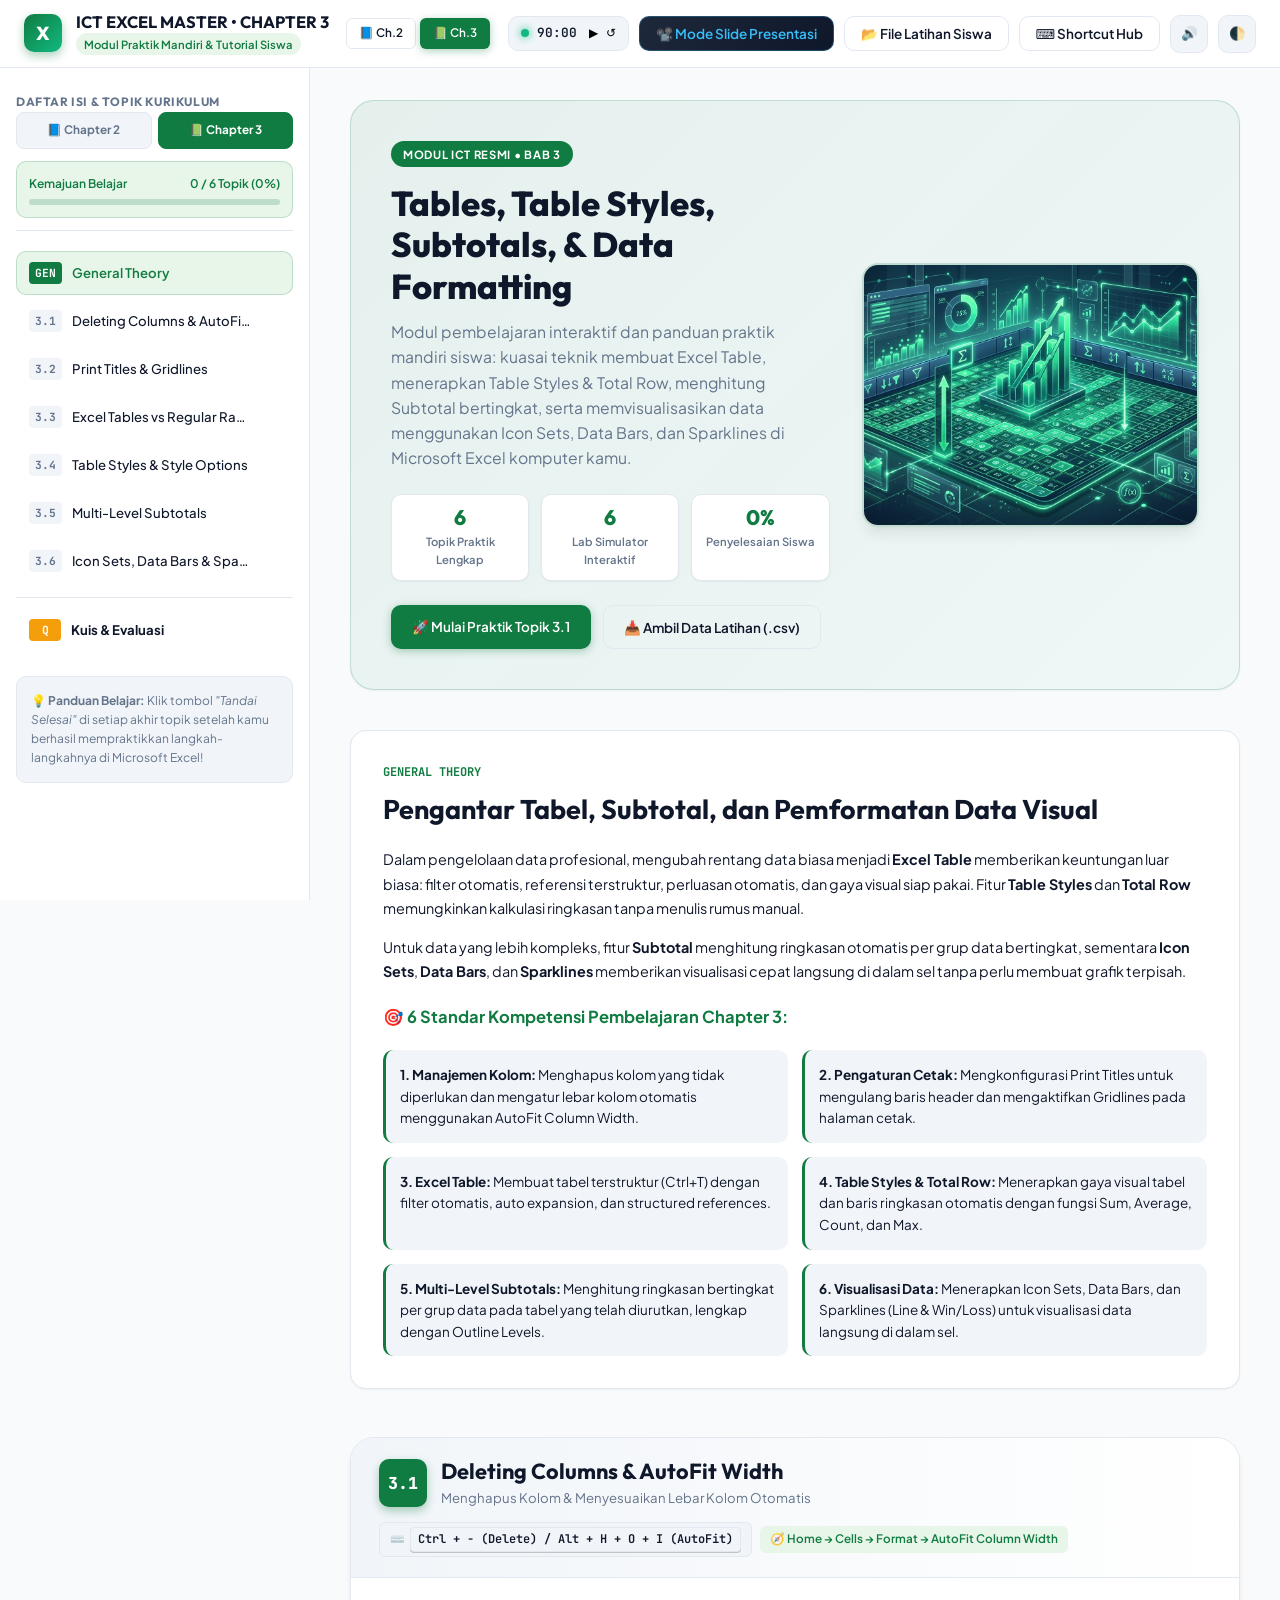
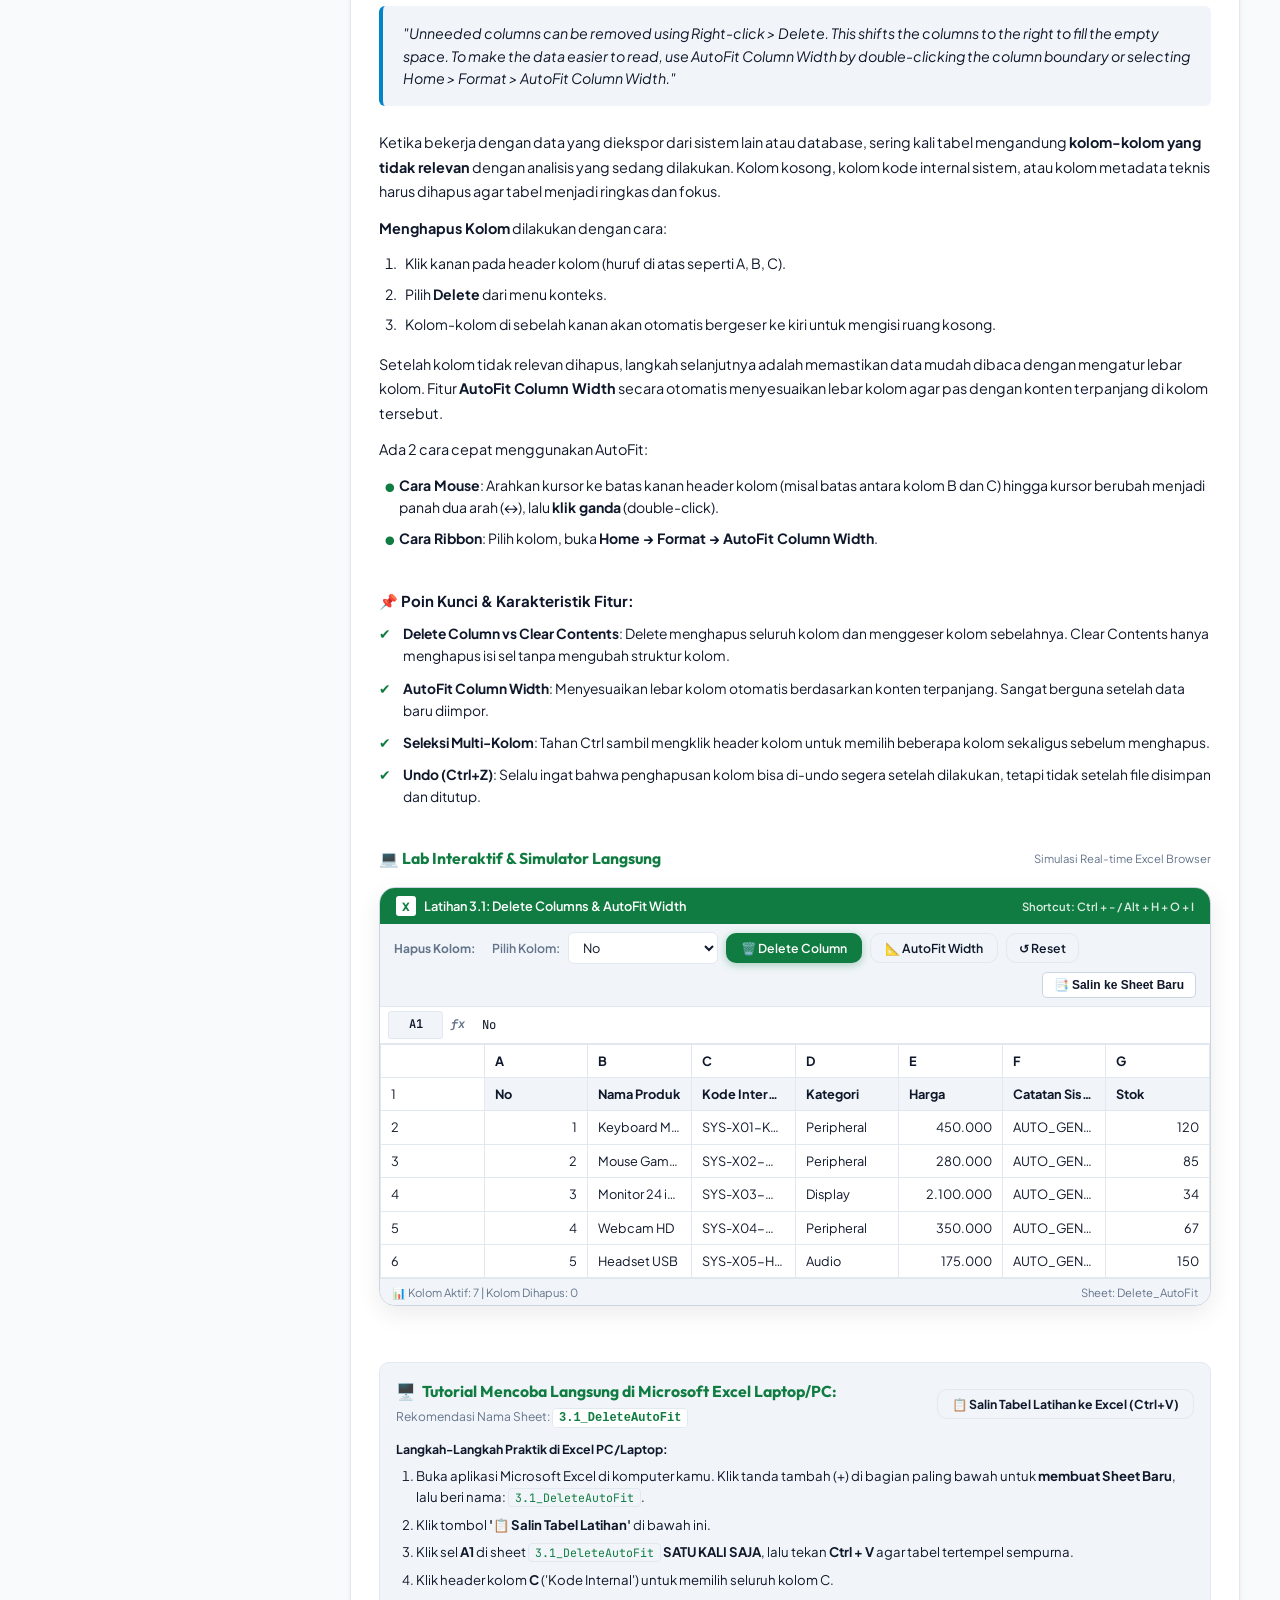
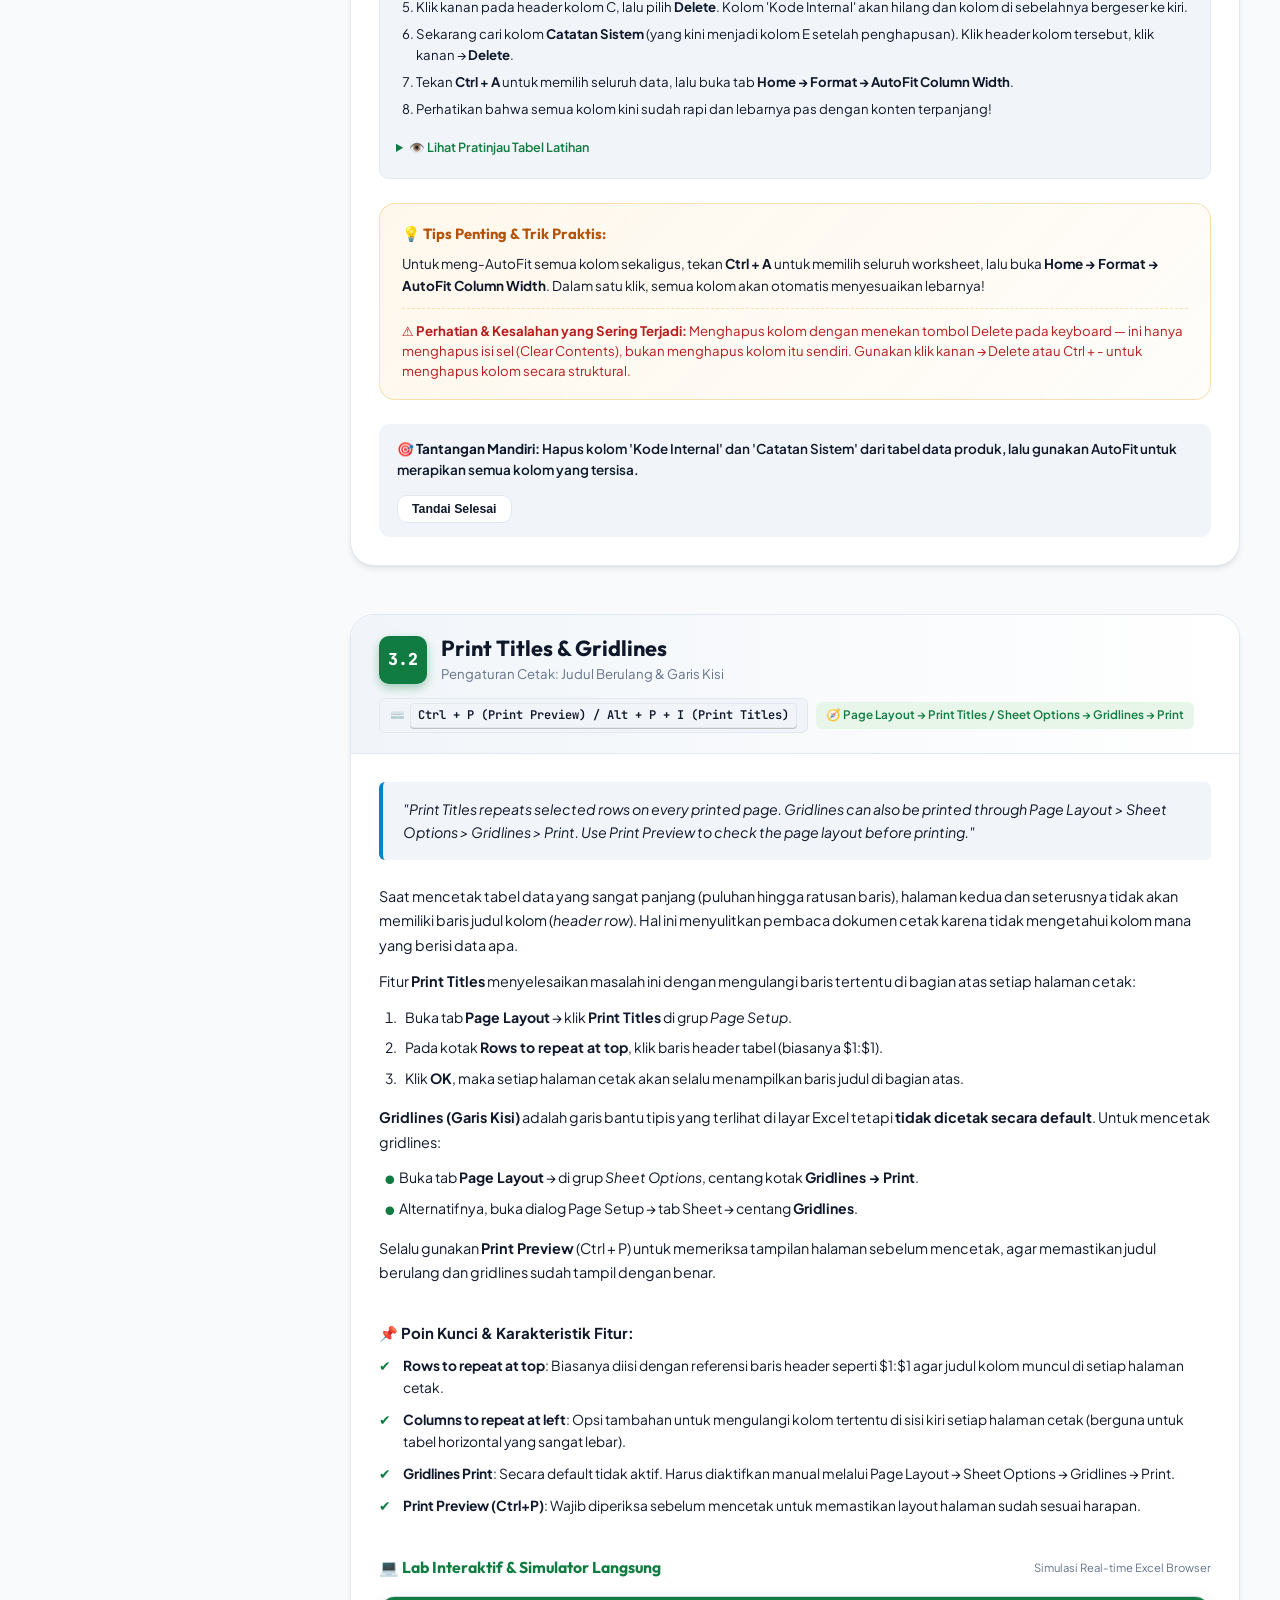
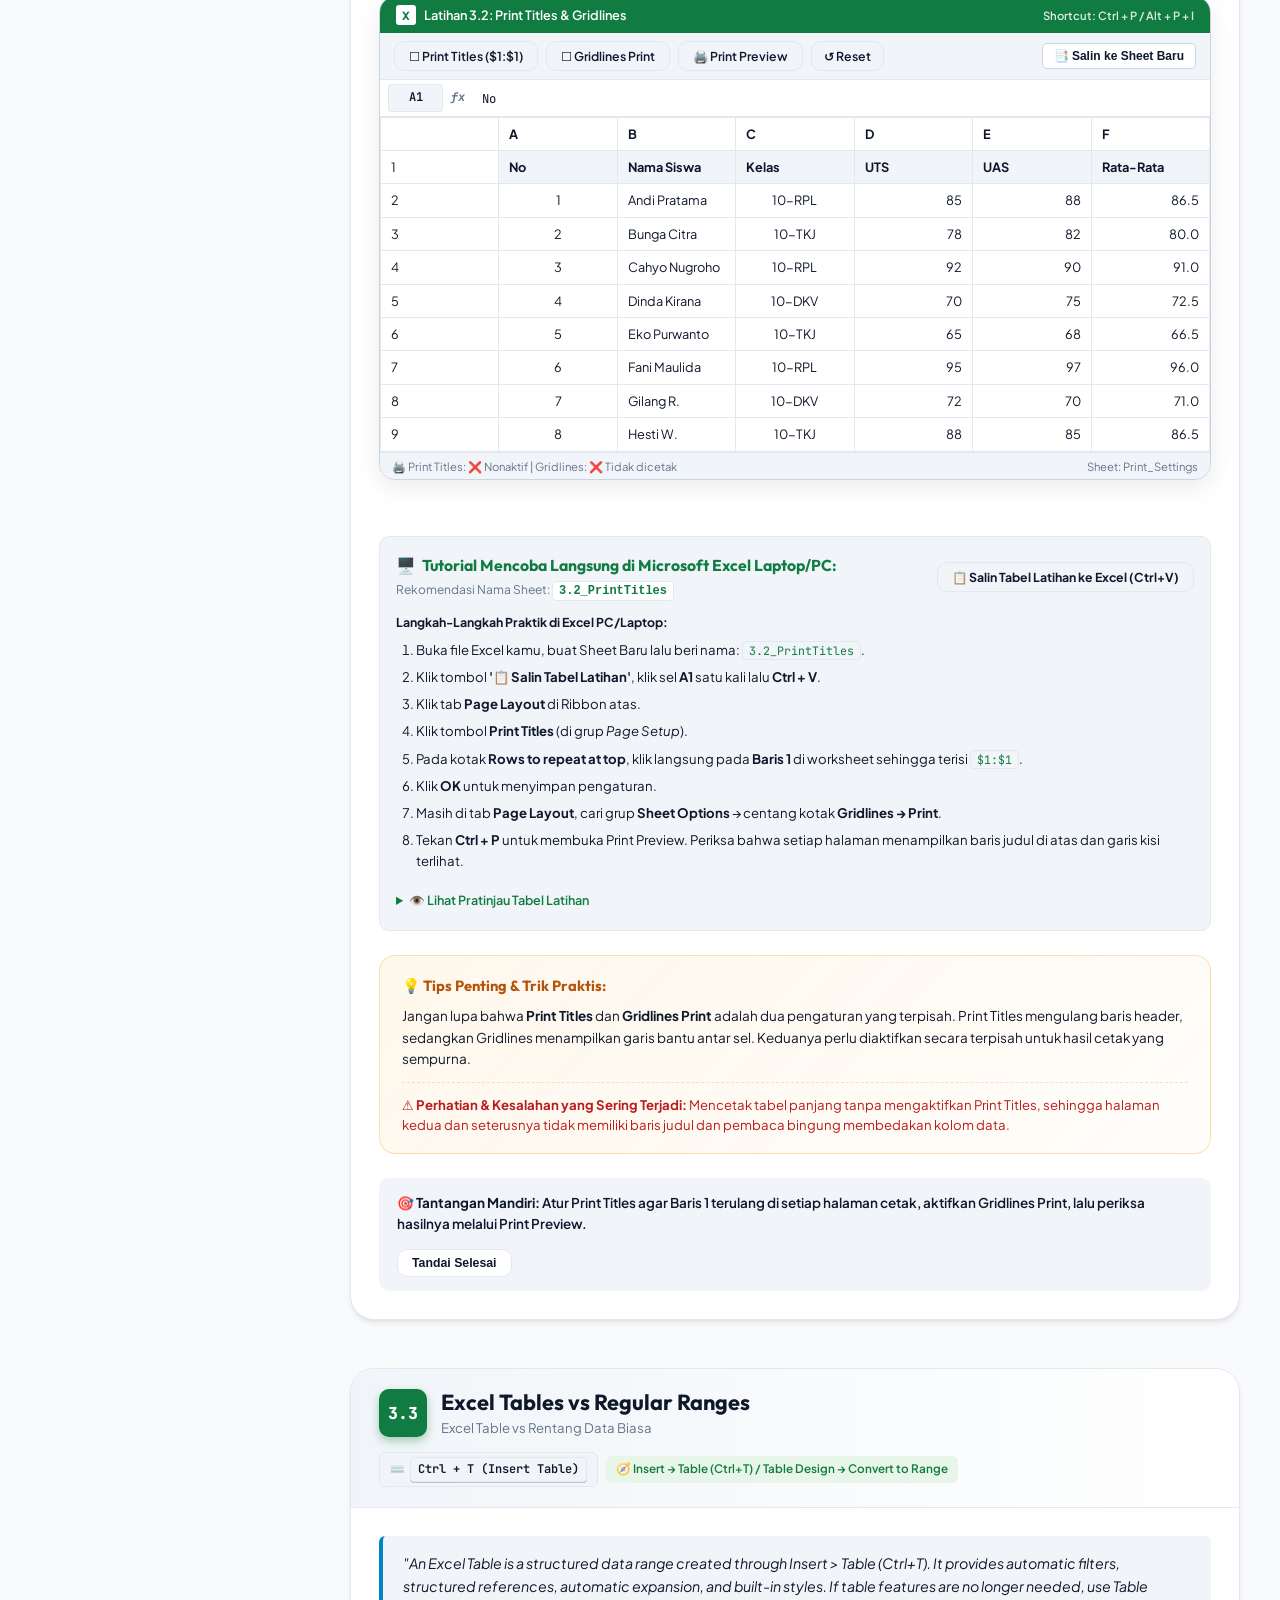
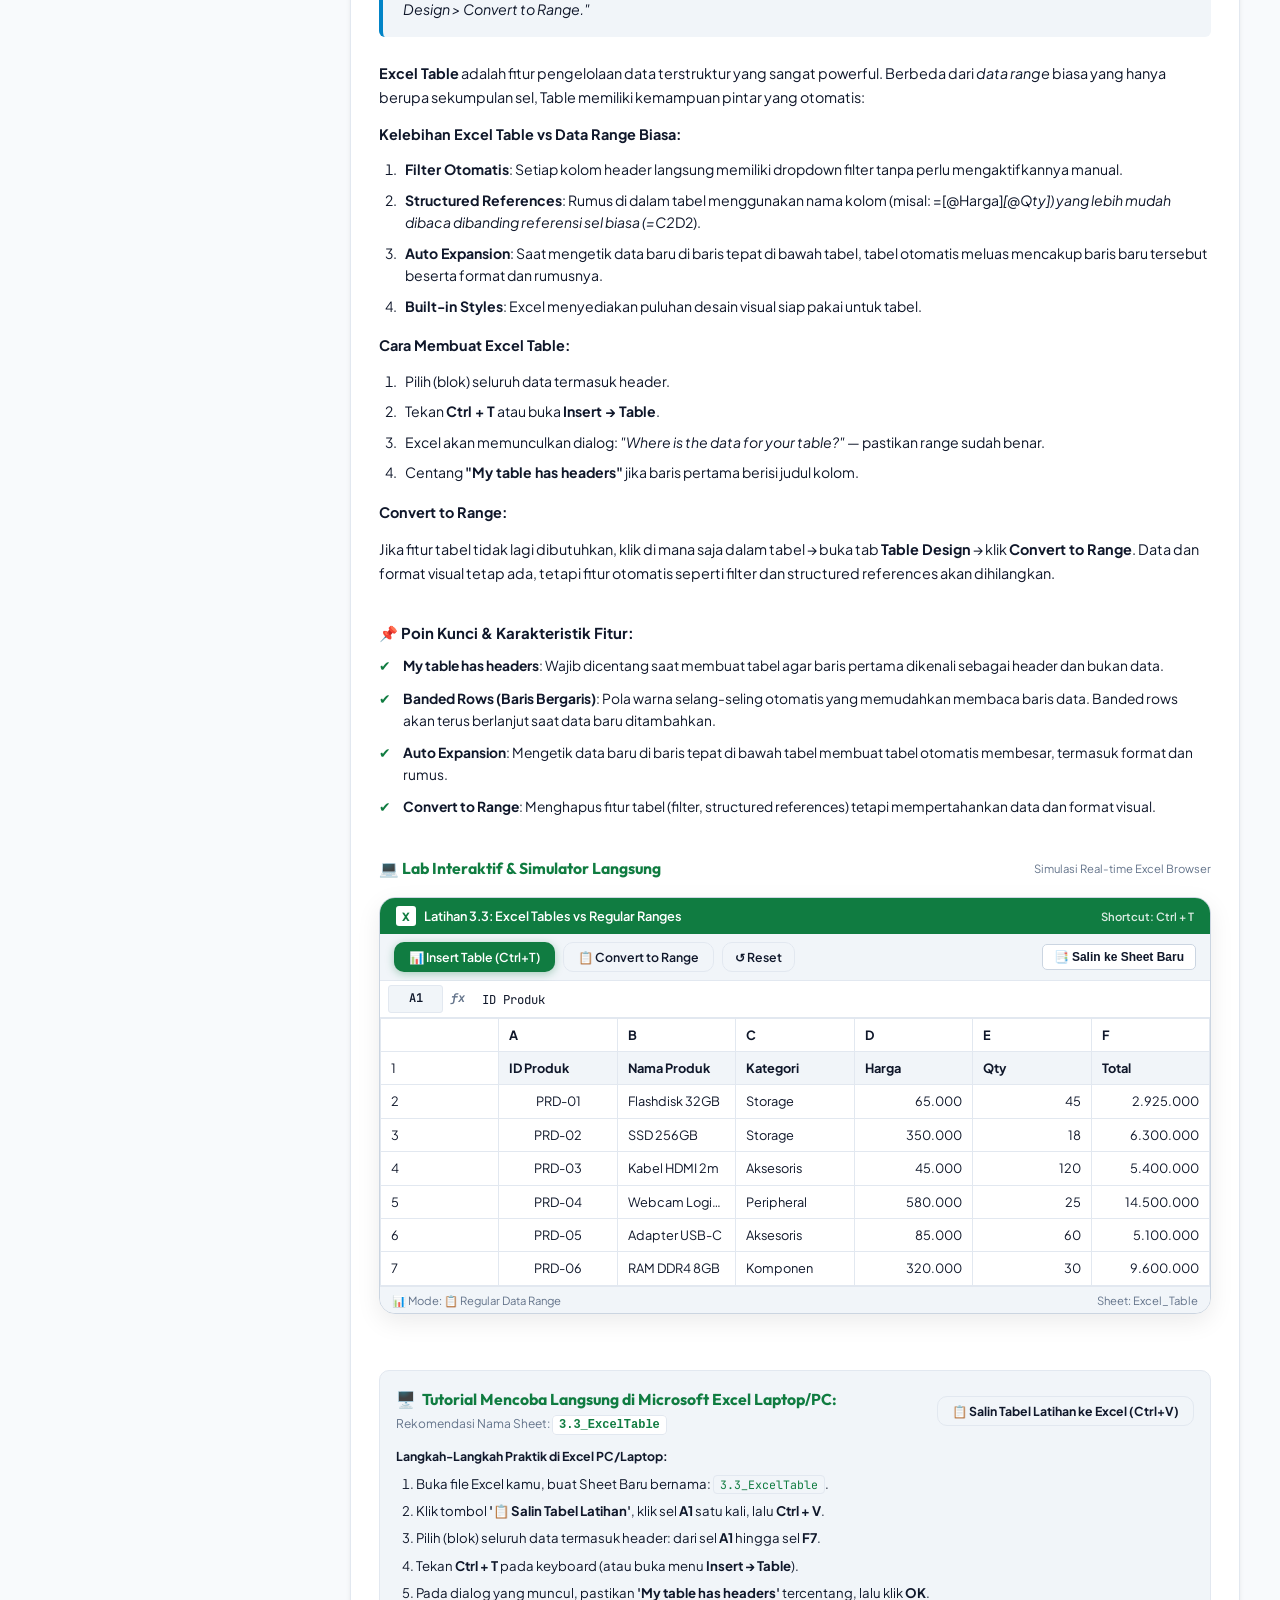
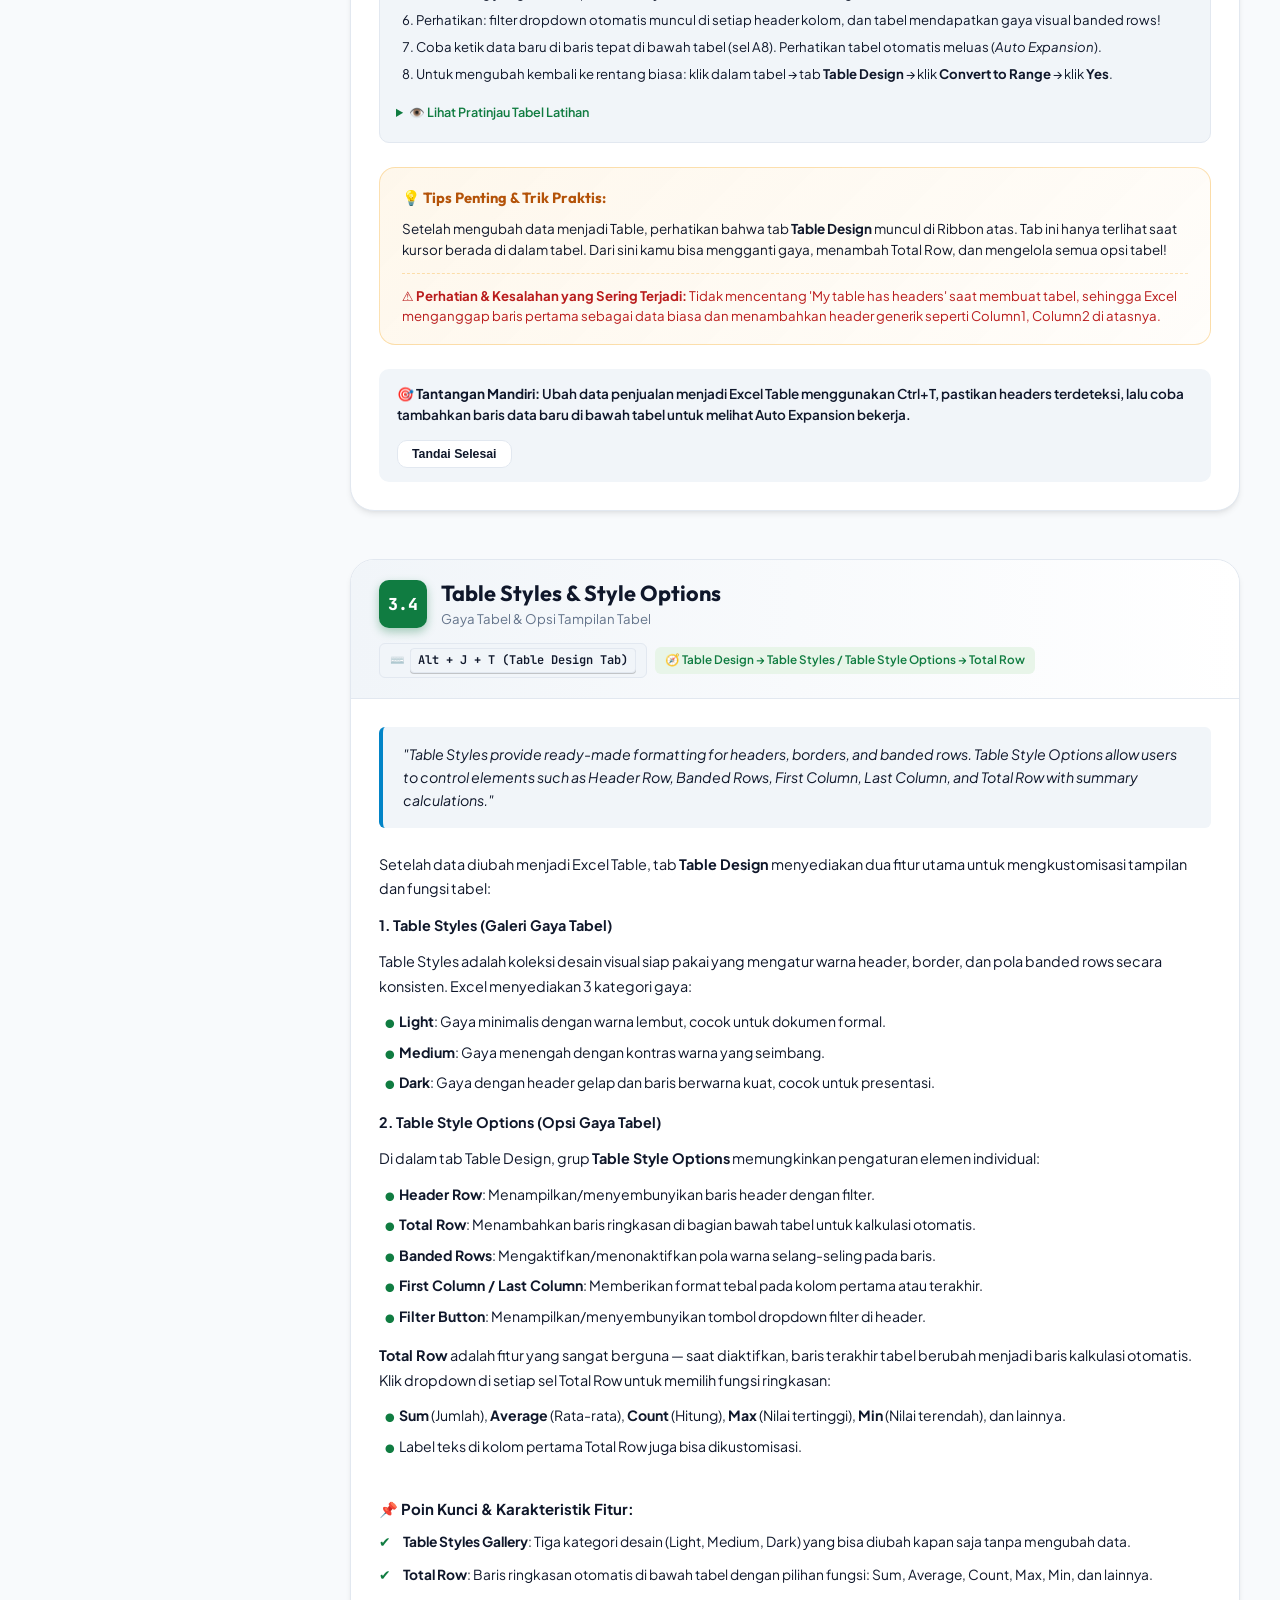
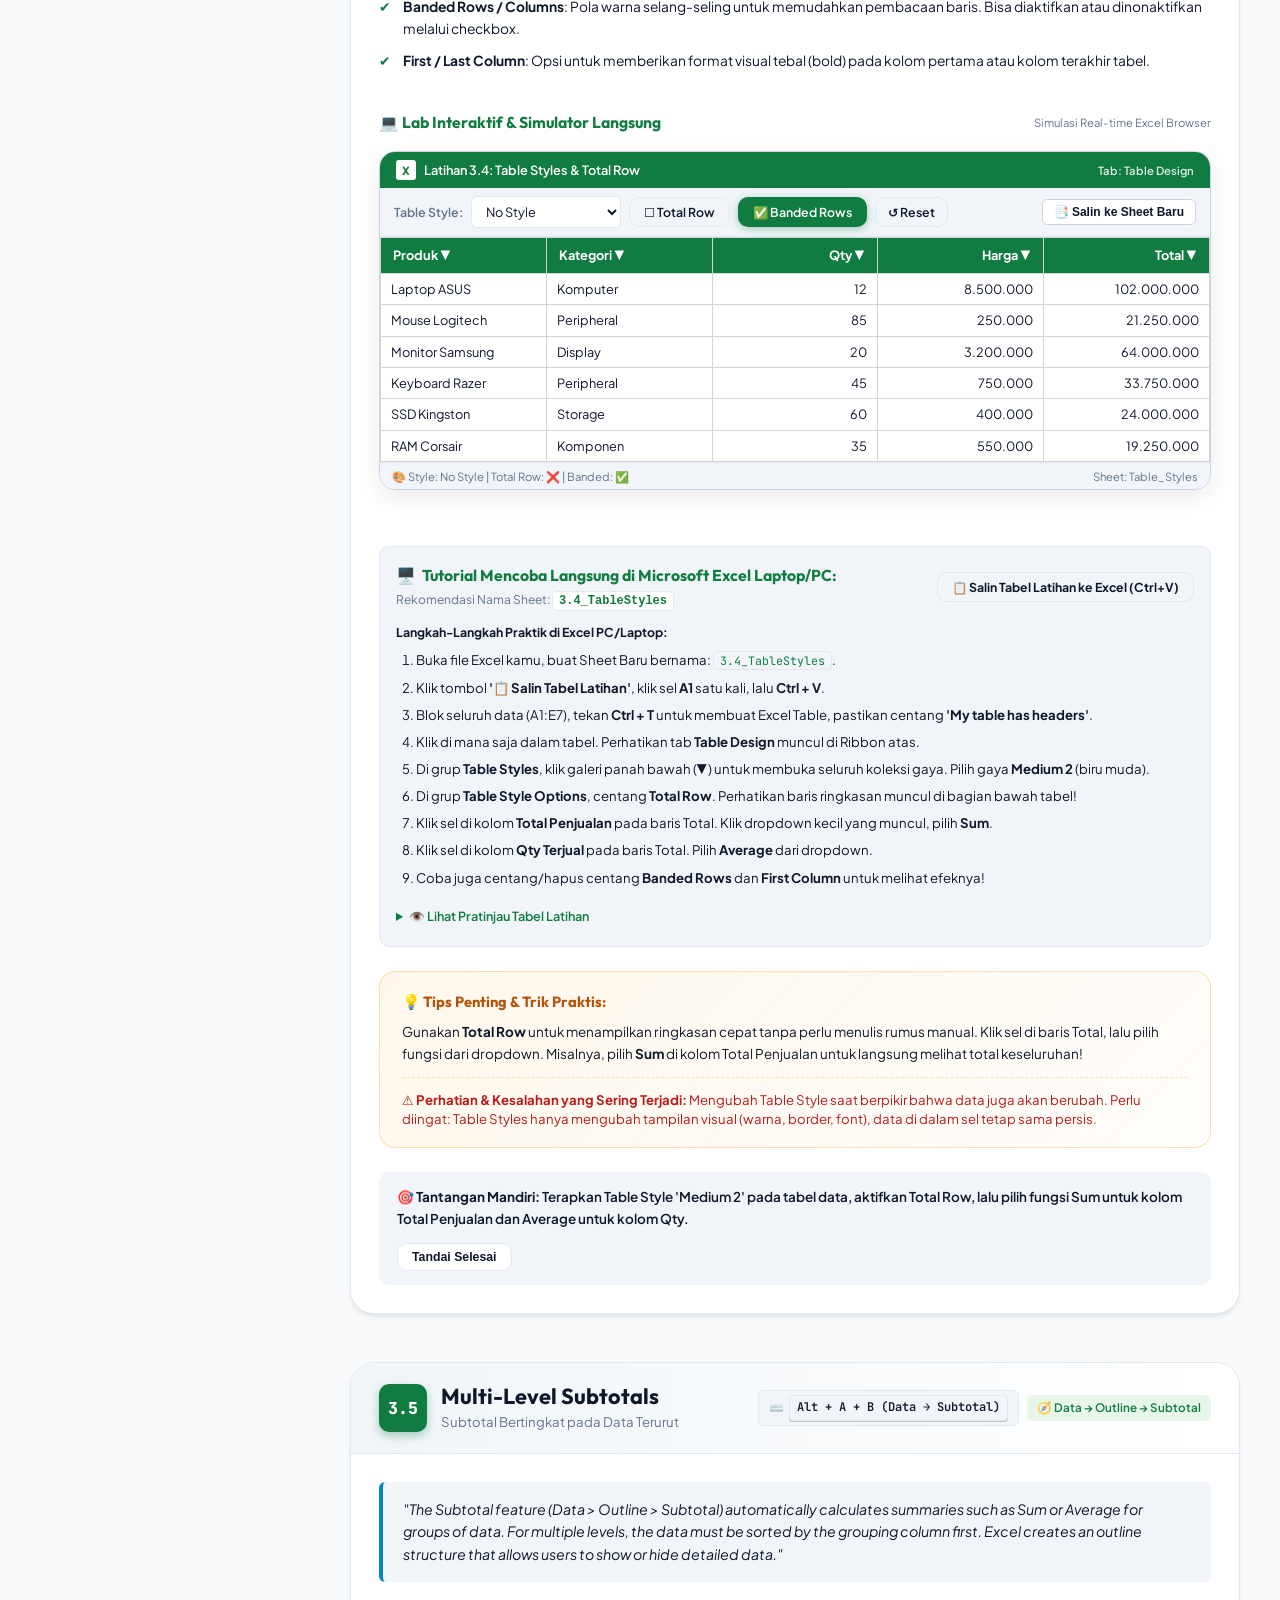
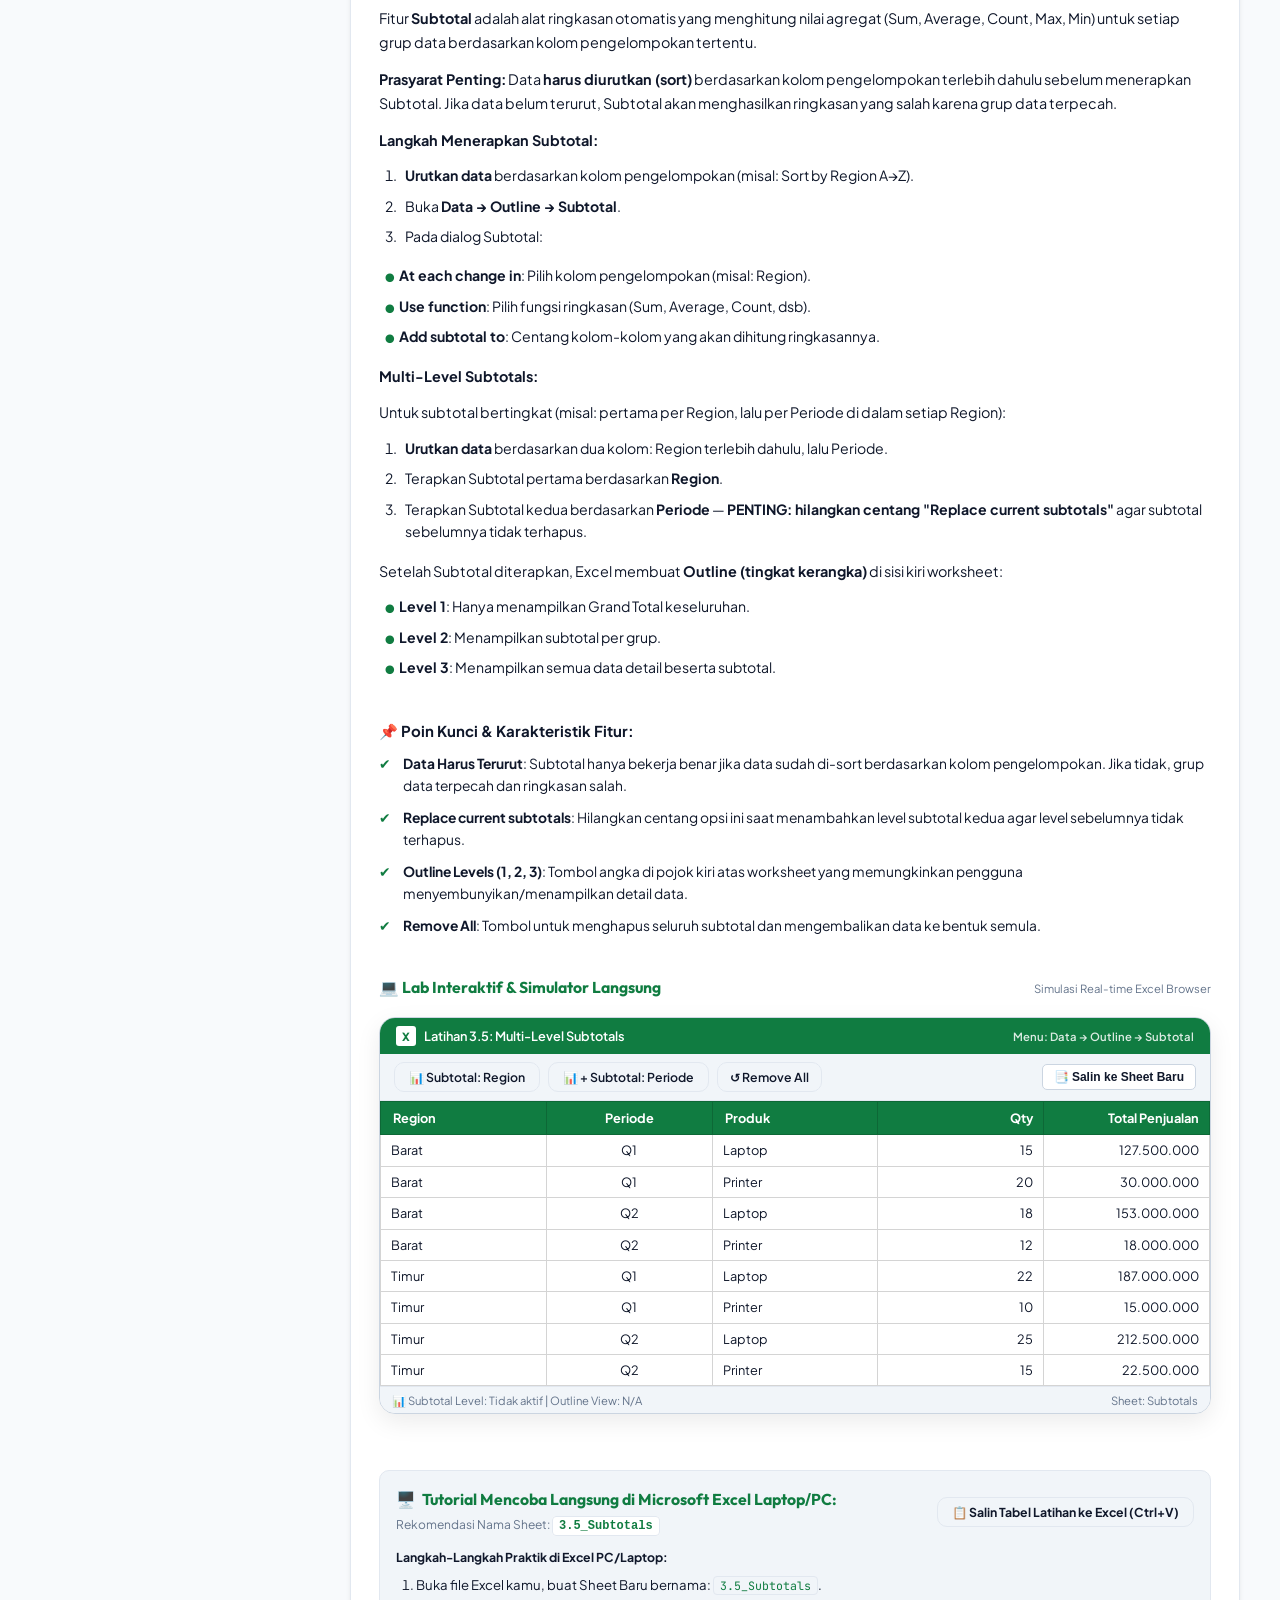
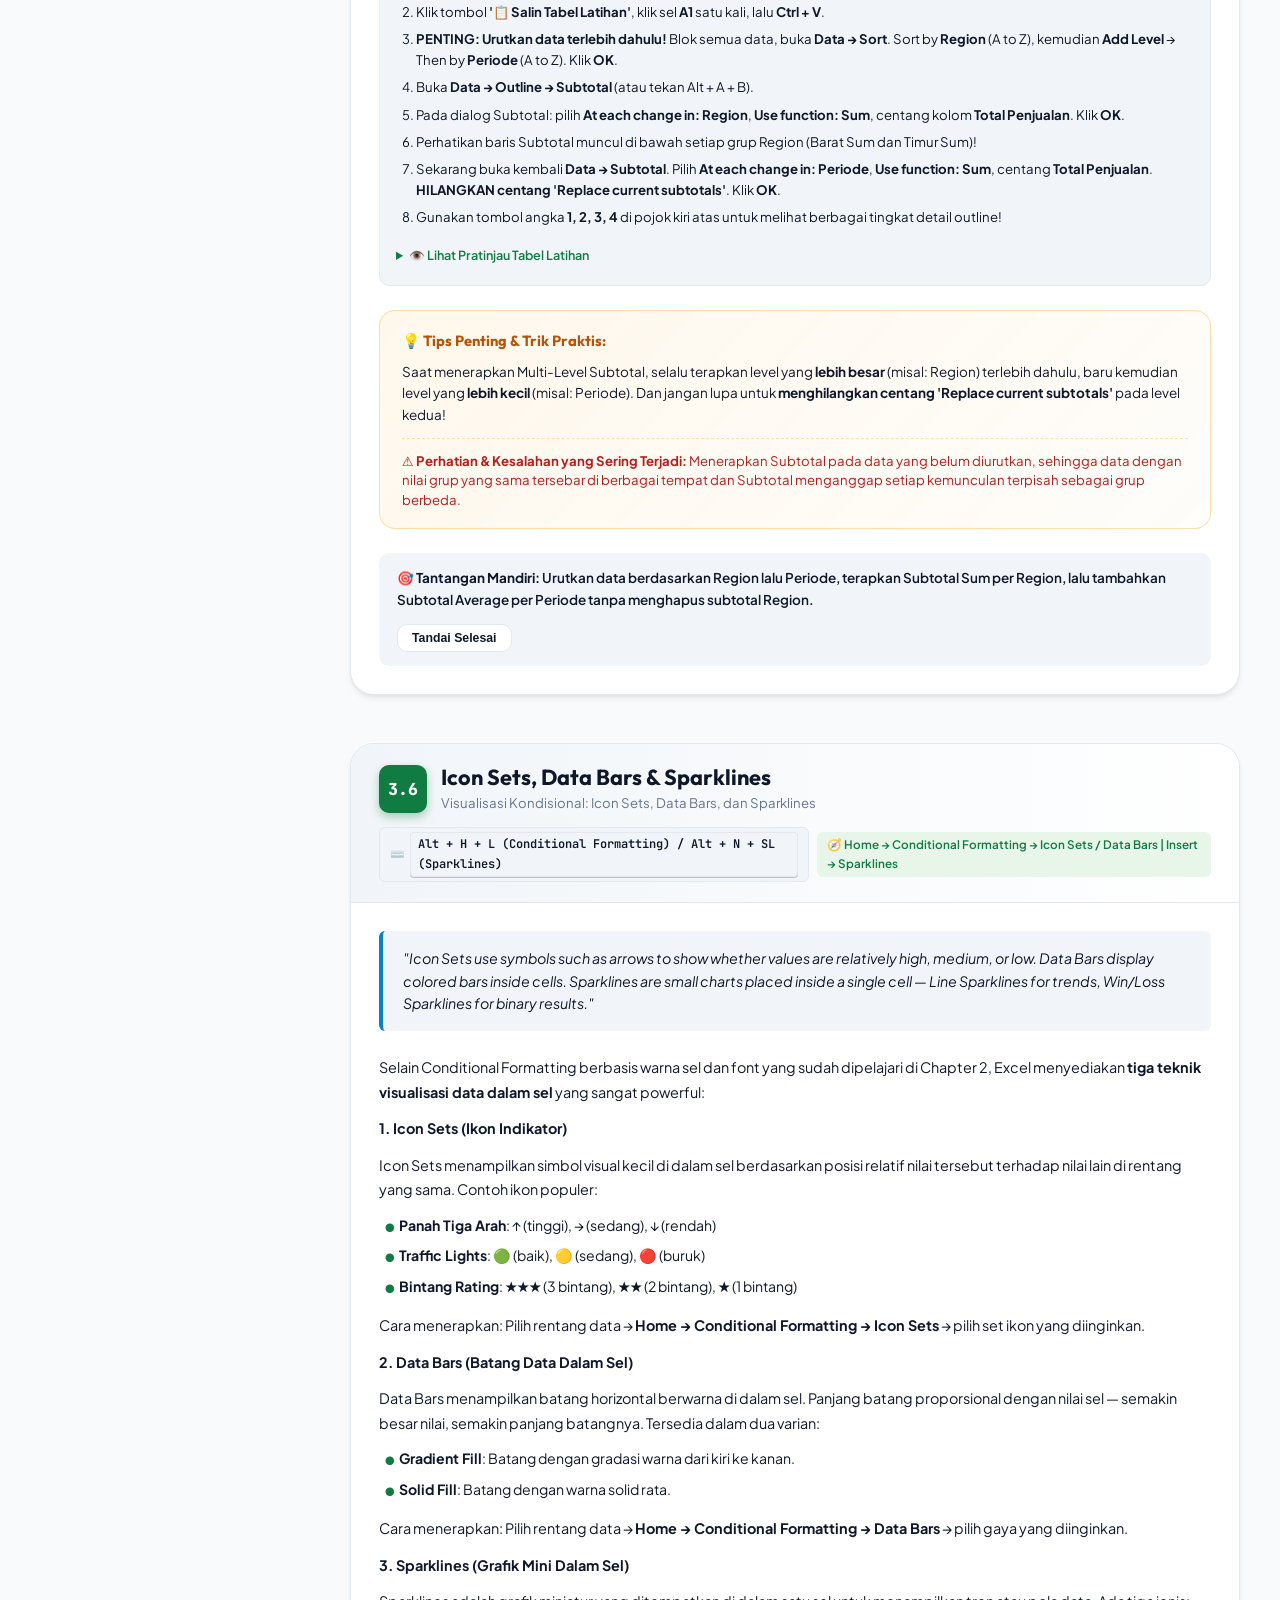
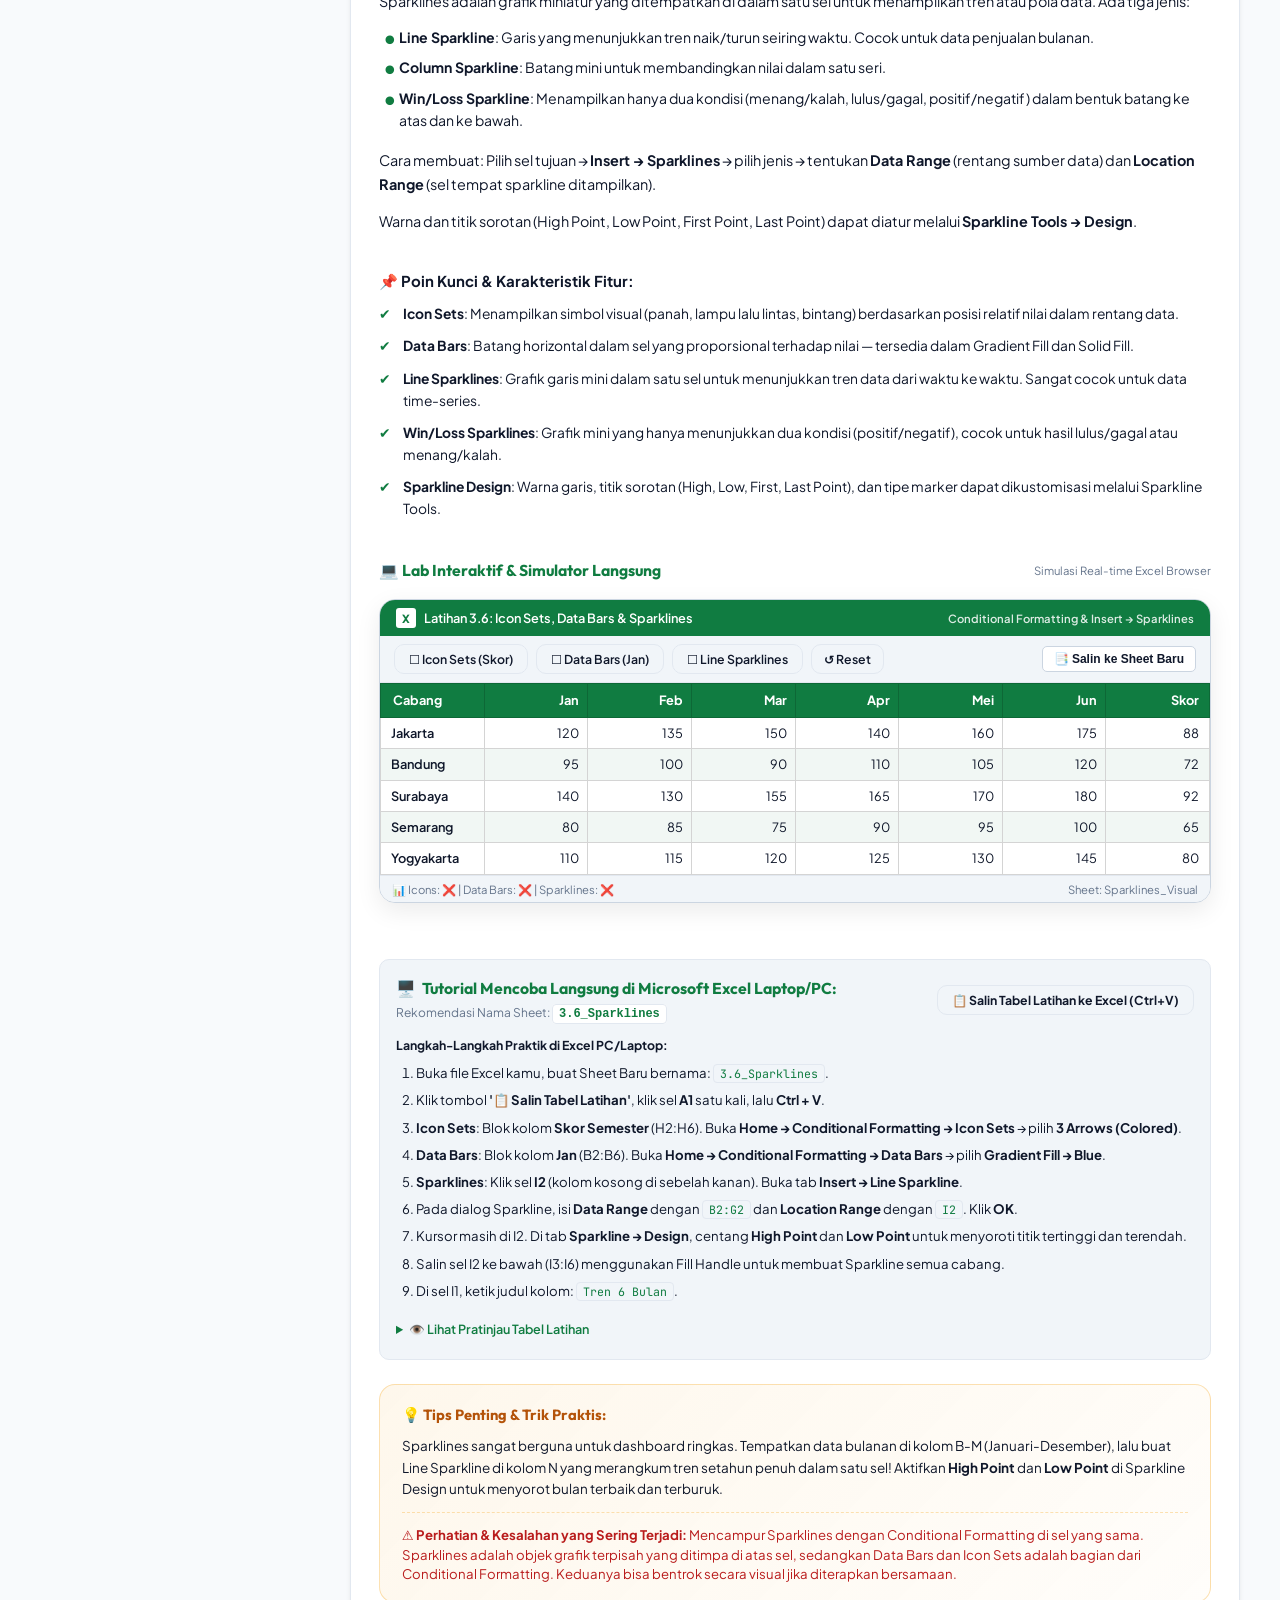
==== chapter3.html @ c806e27d "feat: add Chapter 3 curriculum module and teacher presentation mode suite" ====
<!DOCTYPE html>
<html lang="id">
<head>
  <meta charset="UTF-8">
  <meta name="viewport" content="width=device-width, initial-scale=1.0">
  <title>Modul ICT Excel: Chapter 3 - Tables, Table Styles, Subtotals, & Data Formatting</title>
  <meta name="description" content="Platform tutorial interaktif dan modul praktik mandiri siswa untuk Microsoft Excel Chapter 3: Tables, Table Styles, Subtotals, Icon Sets, Data Bars, dan Sparklines.">
  <meta name="keywords" content="Tutorial Excel, ICT Excel, Belajar Excel, Excel Table, Table Styles, Total Row, Subtotals, Icon Sets, Data Bars, Sparklines, AutoFit, Print Titles">

  <!-- Stylesheets -->
  <link rel="stylesheet" href="css/style.css?v=3.1">
  <link rel="stylesheet" href="css/excel-components.css?v=3.1">
</head>
<body>

  <!-- ================= TOPBAR ================= -->
  <header class="topbar">
    <div class="brand-section">
      <button class="btn-icon" id="btn-mobile-menu" aria-label="Menu">☰</button>
      <div class="brand-logo-icon">X</div>
      <div class="brand-info">
        <h1>ICT EXCEL MASTER • CHAPTER 3</h1>
        <span class="brand-badge">Modul Praktik Mandiri & Tutorial Siswa</span>
      </div>
    </div>

    <!-- Topbar Actions -->
    <div class="topbar-actions">
      <!-- Chapter Navigation -->
      <div class="chapter-nav-pills" style="display:flex; gap:4px; align-items:center; margin-right:8px;">
        <a href="index.html" class="btn btn-outline" style="padding:5px 12px; font-size:0.78rem; border-radius:6px; text-decoration:none;">
          📘 Ch.2
        </a>
        <span class="btn btn-primary" style="padding:5px 12px; font-size:0.78rem; border-radius:6px; cursor:default;">
          📗 Ch.3
        </span>
      </div>

      <!-- Classroom Timer -->
      <div class="class-timer-badge" title="Pacing Timer Praktik Mandiri">
        <span class="timer-dot"></span>
        <span id="timer-countdown">90:00</span>
        <button id="btn-timer-toggle" style="background:none; border:none; cursor:pointer; font-size:0.8rem; margin-left:4px;" title="Mulai / Jeda Timer">▶</button>
        <button id="btn-timer-reset" style="background:none; border:none; cursor:pointer; font-size:0.8rem;" title="Reset Timer (90 Menit)">↺</button>
      </div>

      <!-- Slideshow Presentation Mode Button -->
      <button class="btn btn-presenter" id="btn-open-presentation" title="Buka Mode Slide Pembelajaran Layar Penuh">
        📽️ Mode Slide Presentasi
      </button>

      <!-- Practice Datasets Button -->
      <button class="btn btn-outline" id="btn-open-datasets" title="Unduh File CSV / Contoh Data Latihan">
        📂 File Latihan Siswa
      </button>

      <!-- Shortcuts Cheat Sheet Button -->
      <button class="btn btn-outline" id="btn-open-shortcuts" title="Daftar Pintasan Keyboard Excel">
        ⌨️ Shortcut Hub
      </button>

      <!-- Sound Toggle -->
      <button class="btn-icon" id="btn-toggle-sound" title="Suara Aktif">🔊</button>

      <!-- Theme Mode Toggle -->
      <button class="btn-icon" id="btn-toggle-theme" title="Ubah Mode Gelap / Terang">🌓</button>
    </div>
  </header>

  <!-- ================= APP LAYOUT ================= -->
  <div class="app-layout">

    <!-- ================= SIDEBAR ================= -->
    <aside class="sidebar" id="app-sidebar">
      <div class="sidebar-header">
        <span class="sidebar-title">Daftar Isi & Topik Kurikulum</span>

        <!-- Chapter Switcher in Sidebar -->
        <div style="display:flex; gap:6px; margin-bottom:12px;">
          <a href="index.html" style="flex:1; text-decoration:none; padding:8px 10px; border-radius:8px; text-align:center; font-size:0.78rem; font-weight:700; background:var(--bg-subtle); color:var(--text-muted); border:1px solid var(--border-color); transition:all 0.2s;">
            📘 Chapter 2
          </a>
          <span style="flex:1; padding:8px 10px; border-radius:8px; text-align:center; font-size:0.78rem; font-weight:700; background:var(--excel-green); color:white; border:1px solid var(--excel-green);">
            📗 Chapter 3
          </span>
        </div>

        <div class="progress-card">
          <div class="progress-header">
            <span>Kemajuan Belajar</span>
            <span id="progress-text">0 / 6 Topik (0%)</span>
          </div>
          <div class="progress-bar-bg">
            <div class="progress-bar-fill" id="progress-bar-fill"></div>
          </div>
        </div>
      </div>

      <!-- Navigation Menu -->
      <ul class="nav-menu" id="sidebar-nav-list">
        <!-- Rendered by js/app-ch3.js -->
      </ul>

      <div style="margin-top:24px; padding:14px; background:var(--bg-subtle); border-radius:var(--radius-md); font-size:0.8rem; color:var(--text-muted); border:1px solid var(--border-color);">
        💡 <strong>Panduan Belajar:</strong> Klik tombol <em>"Tandai Selesai"</em> di setiap akhir topik setelah kamu berhasil mempraktikkan langkah-langkahnya di Microsoft Excel!
      </div>
    </aside>

    <!-- ================= MAIN CONTENT ================= -->
    <main class="main-content">

      <!-- ================= HERO SECTION ================= -->
      <section class="hero-card" id="overview">
        <div>
          <span class="hero-tag">Modul ICT Resmi • Bab 3</span>
          <h1 class="hero-title">
            Tables, Table Styles, Subtotals, & Data Formatting
          </h1>
          <p class="hero-subtitle">
            Modul pembelajaran interaktif dan panduan praktik mandiri siswa: kuasai teknik membuat Excel Table, menerapkan Table Styles & Total Row, menghitung Subtotal bertingkat, serta memvisualisasikan data menggunakan Icon Sets, Data Bars, dan Sparklines di Microsoft Excel komputer kamu.
          </p>

          <div class="hero-meta-grid">
            <div class="hero-stat-pill">
              <div class="hero-stat-num">6</div>
              <div class="hero-stat-label">Topik Praktik Lengkap</div>
            </div>
            <div class="hero-stat-pill">
              <div class="hero-stat-num">6</div>
              <div class="hero-stat-label">Lab Simulator Interaktif</div>
            </div>
            <div class="hero-stat-pill">
              <div class="hero-stat-num" id="hero-stat-progress">0%</div>
              <div class="hero-stat-label">Penyelesaian Siswa</div>
            </div>
          </div>

          <div style="display:flex; gap:12px; flex-wrap:wrap;">
            <a href="#topic-3-1" class="btn btn-primary" style="padding:10px 20px;">
              🚀 Mulai Praktik Topik 3.1
            </a>
            <button class="btn btn-outline" onclick="App.openModal('datasets-modal')" style="padding:10px 20px;">
              📥 Ambil Data Latihan (.csv)
            </button>
          </div>
        </div>

        <div class="hero-banner-frame">
          <img src="assets/hero-banner.jpg" alt="Excel Data Analytics Dashboard Illustration" class="hero-banner-img">
        </div>
      </section>

      <!-- ================= GENERAL THEORY ================= -->
      <section class="general-theory-card">
        <span class="section-eyebrow">General Theory</span>
        <h2 class="section-heading">Pengantar Tabel, Subtotal, dan Pemformatan Data Visual</h2>
        <p style="font-size:0.96rem; line-height:1.7; color:var(--text-main); margin-bottom:14px;">
          Dalam pengelolaan data profesional, mengubah rentang data biasa menjadi <strong>Excel Table</strong> memberikan keuntungan luar biasa: filter otomatis, referensi terstruktur, perluasan otomatis, dan gaya visual siap pakai. Fitur <strong>Table Styles</strong> dan <strong>Total Row</strong> memungkinkan kalkulasi ringkasan tanpa menulis rumus manual.
        </p>
        <p style="font-size:0.96rem; line-height:1.7; color:var(--text-main); margin-bottom:20px;">
          Untuk data yang lebih kompleks, fitur <strong>Subtotal</strong> menghitung ringkasan otomatis per grup data bertingkat, sementara <strong>Icon Sets</strong>, <strong>Data Bars</strong>, dan <strong>Sparklines</strong> memberikan visualisasi cepat langsung di dalam sel tanpa perlu membuat grafik terpisah.
        </p>

        <h3 style="font-size:1.1rem; font-weight:700; color:var(--excel-green); margin-bottom:12px;">
          🎯 6 Standar Kompetensi Pembelajaran Chapter 3:
        </h3>
        <div class="competencies-grid">
          <div class="competency-item">
            <span><strong>1. Manajemen Kolom:</strong> Menghapus kolom yang tidak diperlukan dan mengatur lebar kolom otomatis menggunakan AutoFit Column Width.</span>
          </div>
          <div class="competency-item">
            <span><strong>2. Pengaturan Cetak:</strong> Mengkonfigurasi Print Titles untuk mengulang baris header dan mengaktifkan Gridlines pada halaman cetak.</span>
          </div>
          <div class="competency-item">
            <span><strong>3. Excel Table:</strong> Membuat tabel terstruktur (Ctrl+T) dengan filter otomatis, auto expansion, dan structured references.</span>
          </div>
          <div class="competency-item">
            <span><strong>4. Table Styles & Total Row:</strong> Menerapkan gaya visual tabel dan baris ringkasan otomatis dengan fungsi Sum, Average, Count, dan Max.</span>
          </div>
          <div class="competency-item">
            <span><strong>5. Multi-Level Subtotals:</strong> Menghitung ringkasan bertingkat per grup data pada tabel yang telah diurutkan, lengkap dengan Outline Levels.</span>
          </div>
          <div class="competency-item">
            <span><strong>6. Visualisasi Data:</strong> Menerapkan Icon Sets, Data Bars, dan Sparklines (Line & Win/Loss) untuk visualisasi data langsung di dalam sel.</span>
          </div>
        </div>
      </section>

      <!-- ================= 6 TOPICS CONTAINER ================= -->
      <section class="topic-container" id="topics-render-container">
        <!-- Injected dynamically by js/app-ch3.js:
             Topic 3.1 to Topic 3.6 with theory, labs, teacher pedagogy, and challenges -->
      </section>

      <!-- ================= QUIZ & EVALUATION SECTION ================= -->
      <section class="quiz-section" id="quiz-section">
        <div class="quiz-header">
          <span class="section-eyebrow">Evaluasi Formatif</span>
          <h2 class="section-heading" style="font-size:2.1rem;">Kuis Evaluasi Pemahaman Siswa</h2>
          <p style="color:var(--text-muted); font-size:1rem;">
            Uji pemahaman komprehensif Anda mengenai 6 topik Chapter 3. Setiap soal berbasis studi kasus nyata yang sering ditemui di dunia administrasi dan pengolahan data.
          </p>
        </div>

        <!-- Live Quiz Progress Bar -->
        <div class="quiz-progress-banner" id="quiz-progress-banner">
          <div class="quiz-progress-meta">
            <span id="quiz-progress-text">Progres Pengerjaan: 0 / 6 Soal Terjawab (0%)</span>
            <span id="quiz-badge-status" style="font-size:0.8rem; font-weight:700; color:var(--text-muted); background:var(--bg-surface); padding:3px 10px; border-radius:999px; border:1px solid var(--border-color);">Status: Belum Dikumpulkan</span>
          </div>
          <div class="quiz-progress-track">
            <div class="quiz-progress-fill" id="quiz-progress-fill"></div>
          </div>
        </div>

        <div id="quiz-questions-list">
          <!-- Injected dynamically by js/app-ch3.js -->
        </div>

        <div style="display:flex; justify-content:center; gap:16px; margin-top:28px;">
          <button class="btn btn-primary" id="btn-submit-quiz" style="padding:12px 28px; font-size:1rem;">
            📝 Kumpulkan Jawaban & Hitung Skor
          </button>
          <button class="btn btn-outline" id="btn-reset-quiz" style="padding:12px 20px;">
            ↺ Reset Ulang Soal
          </button>
        </div>
      </section>

      <!-- ================= FOOTER ================= -->
      <footer style="margin-top:80px; padding-top:24px; border-top:1px solid var(--border-color); text-align:center; color:var(--text-muted); font-size:0.85rem;">
        <p><strong>Modul Pembelajaran ICT - Microsoft Excel Chapter 3</strong></p>
        <p style="margin-top:4px;">Dirancang khusus sebagai Modul Interaktif dan Panduan Praktik Mandiri Siswa.</p>
        <p style="margin-top:8px;">
          <a href="index.html" style="color:var(--excel-green); text-decoration:none; font-weight:600;">← Kembali ke Chapter 2</a>
        </p>
      </footer>

    </main>
  </div>

  <!-- ================= MODAL: SHORTCUTS CHEAT SHEET ================= -->
  <div class="modal-overlay" id="shortcuts-modal">
    <div class="modal-box">
      <div class="modal-header">
        <h3 class="modal-title">⌨️ Pintasan Keyboard Penting (Excel Shortcuts Chapter 3)</h3>
        <button class="btn-icon modal-close-btn">&times;</button>
      </div>
      <div class="modal-body">
        <p style="font-size:0.9rem; color:var(--text-muted); margin-bottom:16px;">
          Menguasai pintasan keyboard mempercepat pekerjaan pengelolaan tabel dan data formatting:
        </p>
        <table class="shortcut-table">
          <thead>
            <tr>
              <th>Fitur / Aksi</th>
              <th>Pintasan Windows</th>
              <th>Fungsi Utama</th>
            </tr>
          </thead>
          <tbody>
            <tr>
              <td><strong>Delete Column</strong></td>
              <td><kbd>Ctrl</kbd> + <kbd>-</kbd></td>
              <td>Menghapus kolom atau baris yang sedang dipilih secara struktural</td>
            </tr>
            <tr>
              <td><strong>Insert Table</strong></td>
              <td><kbd>Ctrl</kbd> + <kbd>T</kbd></td>
              <td>Mengubah data range menjadi Excel Table dengan filter dan gaya otomatis</td>
            </tr>
            <tr>
              <td><strong>Print Preview</strong></td>
              <td><kbd>Ctrl</kbd> + <kbd>P</kbd></td>
              <td>Membuka pratinjau cetak untuk memeriksa layout halaman</td>
            </tr>
            <tr>
              <td><strong>AutoFit Column Width</strong></td>
              <td><kbd>Alt</kbd> + <kbd>H</kbd> + <kbd>O</kbd> + <kbd>I</kbd></td>
              <td>Menyesuaikan lebar kolom agar pas dengan konten terpanjang</td>
            </tr>
            <tr>
              <td><strong>Conditional Formatting</strong></td>
              <td><kbd>Alt</kbd> + <kbd>H</kbd> + <kbd>L</kbd></td>
              <td>Akses Icon Sets, Data Bars, dan aturan format bersyarat lainnya</td>
            </tr>
            <tr>
              <td><strong>Subtotal</strong></td>
              <td><kbd>Alt</kbd> + <kbd>A</kbd> + <kbd>B</kbd></td>
              <td>Membuka dialog Subtotal untuk ringkasan data per grup</td>
            </tr>
            <tr>
              <td><strong>Sort Dialog</strong></td>
              <td><kbd>Alt</kbd> + <kbd>A</kbd> + <kbd>S</kbd> + <kbd>S</kbd></td>
              <td>Membuka dialog Sort untuk pengurutan data multi-level</td>
            </tr>
            <tr>
              <td><strong>Select All</strong></td>
              <td><kbd>Ctrl</kbd> + <kbd>A</kbd></td>
              <td>Memilih seluruh data atau worksheet untuk operasi massal</td>
            </tr>
          </tbody>
        </table>
      </div>
    </div>
  </div>

  <!-- ================= MODAL: PRACTICE DATASETS ================= -->
  <div class="modal-overlay" id="datasets-modal">
    <div class="modal-box">
      <div class="modal-header">
        <h3 class="modal-title">📂 Bank Data Latihan Siswa (Practice Datasets)</h3>
        <button class="btn-icon modal-close-btn">&times;</button>
      </div>
      <div class="modal-body">
        <p style="font-size:0.9rem; color:var(--text-muted); margin-bottom:16px;">
          Gunakan dataset siap pakai berikut untuk latihan di Microsoft Excel desktop atau tugas kelas:
        </p>
        <div id="datasets-list-container">
          <!-- Injected dynamically by js/app-ch3.js -->
        </div>
      </div>
    </div>
  </div>

  <!-- ================= MODAL: QUIZ RESULT ================= -->
  <div class="modal-overlay" id="quiz-result-modal">
    <div class="modal-box" id="quiz-result-modal-box">
      <!-- Injected dynamically by js/app-ch3.js -->
    </div>
  </div>

  <!-- ================= MODAL: COPY SUCCESS & EXCEL PASTE GUIDE ================= -->
  <div class="modal-overlay" id="copy-success-modal">
    <div class="modal-box" style="max-width: 600px;">
      <div class="modal-header">
        <h3 class="modal-title" style="color:var(--excel-green); display:flex; align-items:center; gap:8px;">
          <span>📋</span> Tabel & Desain Siap Ditempel ke Excel!
        </h3>
        <button class="btn-icon modal-close-btn">&times;</button>
      </div>
      <div class="modal-body" id="copy-success-modal-body">
        <!-- Injected dynamically by js/app-ch3.js -->
      </div>
    </div>
  </div>

  <!-- ================= TEACHER PRESENTATION OVERLAY ================= -->
  <div id="presentation-overlay">
    <!-- Pres Topbar -->
    <div class="pres-topbar">
      <div style="display:flex; align-items:center; gap:12px;">
        <span style="font-weight:800; font-family:var(--font-heading); color:#38bdf8;">📽️ MODE SLIDE PEMBELAJARAN</span>
        <span style="font-size:0.8rem; background:#1e293b; color:#94a3b8; padding:3px 10px; border-radius:4px;">
          Gunakan Tombol Panah [ ← / → ] atau Space
        </span>
      </div>

      <div style="display:flex; align-items:center; gap:12px;">
        <button class="btn btn-outline" id="btn-pres-laser" style="padding:6px 14px; font-size:0.82rem; border-color:#334155; color:#f8fafc;" title="Nyalakan Laser Pointer Virtual (Tekan L)">
          🔴 Laser Pointer (L)
        </button>
        <button class="btn btn-outline" id="btn-pres-close" style="padding:6px 14px; font-size:0.82rem; border-color:#334155; color:#f8fafc;">
          ✕ Tutup Presentasi (Esc)
        </button>
      </div>
    </div>

    <!-- Pres Slide Viewport -->
    <div class="pres-slide-viewport">
      <div id="pres-slide-render">
        <!-- Injected by js/presentation-mode.js -->
      </div>
    </div>

    <!-- Pres Footer Navigation -->
    <div class="pres-footer-bar">
      <button class="btn btn-outline" id="btn-pres-prev" style="color:white; border-color:#334155;">
        ← Slide Sebelumnya
      </button>

      <div id="pres-slide-counter" style="font-family:var(--font-mono); font-size:1.05rem; font-weight:700; color:#38bdf8;">
        1 / 9
      </div>

      <button class="btn btn-primary" id="btn-pres-next" style="background:#0284c7; border-color:#0284c7;">
        Slide Berikutnya →
      </button>
    </div>
  </div>

  <!-- Virtual Laser Pointer Element -->
  <div class="laser-pointer-dot" id="laser-pointer-dot"></div>

  <!-- Scripts -->
  <script src="js/data-ch3.js?v=3.1"></script>
  <script src="js/spreadsheet-simulators-ch3.js?v=3.1"></script>
  <script src="js/presentation-mode-ch3.js?v=3.1"></script>
  <script src="js/app-ch3.js?v=3.1"></script>
</body>
</html>
---- css/style.css ----
/* =====================================================================
   DESIGN SYSTEM - ICT EXCEL CHAPTER 2 TUTORIAL & TEACHING PLATFORM
   ===================================================================== */

@import url('https://fonts.googleapis.com/css2?family=JetBrains+Mono:wght@400;500;600;700&family=Outfit:wght@400;500;600;700;800&family=Plus+Jakarta+Sans:wght@300;400;500;600;700;800&display=swap');

:root {
  /* Colors */
  --excel-green: #107c41;
  --excel-green-hover: #0d6836;
  --excel-green-light: #e8f5e9;
  --excel-green-glow: rgba(16, 124, 65, 0.35);
  --accent-mint: #10b981;
  --accent-blue: #0284c7;
  --accent-amber: #f59e0b;
  --accent-rose: #f43f5e;
  --accent-purple: #8b5cf6;

  /* Theme Tokens - Default Light */
  --bg-main: #f8fafc;
  --bg-surface: #ffffff;
  --bg-subtle: #f1f5f9;
  --bg-card: #ffffff;
  --border-color: #e2e8f0;
  --border-focus: #107c41;
  --text-main: #0f172a;
  --text-muted: #64748b;
  --text-light: #94a3b8;
  --shadow-sm: 0 1px 2px 0 rgba(0, 0, 0, 0.05);
  --shadow-md: 0 4px 6px -1px rgba(0, 0, 0, 0.08), 0 2px 4px -2px rgba(0, 0, 0, 0.06);
  --shadow-lg: 0 10px 15px -3px rgba(0, 0, 0, 0.08), 0 4px 6px -4px rgba(0, 0, 0, 0.04);
  --shadow-glow: 0 0 25px var(--excel-green-glow);

  /* Fonts */
  --font-body: 'Plus Jakarta Sans', system-ui, -apple-system, sans-serif;
  --font-heading: 'Outfit', system-ui, sans-serif;
  --font-mono: 'JetBrains Mono', monospace;

  /* Layout */
  --sidebar-width: 310px;
  --topbar-height: 68px;
  --radius-sm: 6px;
  --radius-md: 10px;
  --radius-lg: 16px;
  --radius-xl: 24px;
}

/* Dark Theme */
body.dark-mode {
  --bg-main: #0b1120;
  --bg-surface: #111827;
  --bg-subtle: #1e293b;
  --bg-card: #151f32;
  --border-color: #1e293b;
  --border-focus: #10b981;
  --text-main: #f8fafc;
  --text-muted: #94a3b8;
  --text-light: #64748b;
  --excel-green-light: rgba(16, 124, 65, 0.2);
  --shadow-sm: 0 1px 2px 0 rgba(0, 0, 0, 0.4);
  --shadow-md: 0 4px 12px rgba(0, 0, 0, 0.5);
  --shadow-lg: 0 12px 24px rgba(0, 0, 0, 0.6);
  --shadow-glow: 0 0 30px rgba(16, 185, 129, 0.25);
}

/* Base Styles */
* {
  margin: 0;
  padding: 0;
  box-sizing: border-box;
}

html {
  scroll-behavior: smooth;
  font-size: 15px;
}

body {
  font-family: var(--font-body);
  background-color: var(--bg-main);
  color: var(--text-main);
  line-height: 1.6;
  min-height: 100vh;
  display: flex;
  flex-direction: column;
  overflow-x: hidden;
  transition: background-color 0.3s ease, color 0.3s ease;
}

/* Scrollbar */
::-webkit-scrollbar {
  width: 8px;
  height: 8px;
}
::-webkit-scrollbar-track {
  background: var(--bg-main);
}
::-webkit-scrollbar-thumb {
  background: var(--text-light);
  border-radius: 4px;
}
::-webkit-scrollbar-thumb:hover {
  background: var(--excel-green);
}

/* Top Navigation Bar */
.topbar {
  position: fixed;
  top: 0;
  left: 0;
  right: 0;
  height: var(--topbar-height);
  background: rgba(255, 255, 255, 0.88);
  backdrop-filter: blur(12px);
  -webkit-backdrop-filter: blur(12px);
  border-bottom: 1px solid var(--border-color);
  z-index: 1000;
  display: flex;
  align-items: center;
  justify-content: space-between;
  padding: 0 24px;
  transition: all 0.3s ease;
}

body.dark-mode .topbar {
  background: rgba(17, 24, 39, 0.88);
}

.brand-section {
  display: flex;
  align-items: center;
  gap: 14px;
}

.brand-logo-icon {
  width: 38px;
  height: 38px;
  background: linear-gradient(135deg, #107c41, #10b981);
  color: white;
  border-radius: var(--radius-md);
  display: flex;
  align-items: center;
  justify-content: center;
  font-weight: 800;
  font-size: 1.25rem;
  font-family: var(--font-heading);
  box-shadow: 0 4px 10px var(--excel-green-glow);
}

.brand-info h1 {
  font-family: var(--font-heading);
  font-size: 1.1rem;
  font-weight: 700;
  color: var(--text-main);
  line-height: 1.2;
}

.brand-badge {
  font-size: 0.75rem;
  font-weight: 600;
  color: var(--excel-green);
  background: var(--excel-green-light);
  padding: 2px 8px;
  border-radius: 12px;
  display: inline-block;
  margin-top: 2px;
}

/* Topbar Actions */
.topbar-actions {
  display: flex;
  align-items: center;
  gap: 10px;
}

.btn {
  display: inline-flex;
  align-items: center;
  justify-content: center;
  gap: 8px;
  padding: 8px 16px;
  border-radius: var(--radius-md);
  font-size: 0.9rem;
  font-weight: 600;
  cursor: pointer;
  border: 1px solid transparent;
  transition: all 0.2s cubic-bezier(0.4, 0, 0.2, 1);
  text-decoration: none;
  font-family: var(--font-body);
}

.btn:active {
  transform: scale(0.98);
}

.btn-primary {
  background: var(--excel-green);
  color: #ffffff;
  box-shadow: 0 2px 8px var(--excel-green-glow);
}

.btn-primary:hover {
  background: var(--excel-green-hover);
  box-shadow: 0 4px 14px var(--excel-green-glow);
}

.btn-outline {
  background: transparent;
  border-color: var(--border-color);
  color: var(--text-main);
}

.btn-outline:hover {
  background: var(--bg-subtle);
  border-color: var(--text-muted);
}

.btn-presenter {
  background: linear-gradient(135deg, #1e293b, #0f172a);
  color: #38bdf8;
  border: 1px solid rgba(56, 189, 248, 0.3);
}

.btn-presenter:hover {
  background: #0f172a;
  border-color: #38bdf8;
  box-shadow: 0 0 15px rgba(56, 189, 248, 0.2);
}

#btn-mobile-menu {
  display: none;
}

.btn-icon {
  width: 38px;
  height: 38px;
  padding: 0;
  border-radius: var(--radius-md);
  background: var(--bg-subtle);
  border: 1px solid var(--border-color);
  color: var(--text-main);
}

.btn-icon:hover {
  background: var(--border-color);
}

/* Classroom Timer Bar */
.class-timer-badge {
  display: flex;
  align-items: center;
  gap: 8px;
  background: var(--bg-subtle);
  padding: 6px 12px;
  border-radius: var(--radius-md);
  border: 1px solid var(--border-color);
  font-family: var(--font-mono);
  font-size: 0.85rem;
  font-weight: 600;
  color: var(--text-main);
}

.timer-dot {
  width: 8px;
  height: 8px;
  border-radius: 50%;
  background: var(--accent-mint);
  box-shadow: 0 0 8px var(--accent-mint);
  animation: pulse-dot 2s infinite;
}

@keyframes pulse-dot {
  0%, 100% { opacity: 1; transform: scale(1); }
  50% { opacity: 0.4; transform: scale(0.85); }
}

/* App Container Layout */
.app-layout {
  display: flex;
  margin-top: var(--topbar-height);
  min-height: calc(100vh - var(--topbar-height));
  position: relative;
}

/* Sidebar Navigation */
.sidebar {
  width: var(--sidebar-width);
  background: var(--bg-surface);
  border-right: 1px solid var(--border-color);
  position: fixed;
  top: var(--topbar-height);
  bottom: 0;
  left: 0;
  overflow-y: auto;
  padding: 20px 16px;
  z-index: 900;
  transition: transform 0.3s ease;
}

.sidebar-header {
  margin-bottom: 20px;
  padding-bottom: 12px;
  border-bottom: 1px solid var(--border-color);
}

.sidebar-title {
  font-family: var(--font-heading);
  font-size: 0.8rem;
  font-weight: 700;
  text-transform: uppercase;
  letter-spacing: 0.05em;
  color: var(--text-muted);
}

.progress-card {
  background: var(--excel-green-light);
  border: 1px solid rgba(16, 124, 65, 0.2);
  border-radius: var(--radius-md);
  padding: 12px;
  margin-top: 10px;
}

.progress-header {
  display: flex;
  justify-content: space-between;
  font-size: 0.8rem;
  font-weight: 600;
  color: var(--excel-green);
  margin-bottom: 6px;
}

.progress-bar-bg {
  width: 100%;
  height: 6px;
  background: rgba(16, 124, 65, 0.2);
  border-radius: 3px;
  overflow: hidden;
}

.progress-bar-fill {
  height: 100%;
  background: var(--excel-green);
  width: 0%;
  transition: width 0.4s ease;
}

/* Nav Menu Items */
.nav-menu {
  list-style: none;
  display: flex;
  flex-direction: column;
  gap: 4px;
}

.nav-link {
  display: flex;
  align-items: center;
  justify-content: space-between;
  padding: 10px 12px;
  border-radius: var(--radius-md);
  color: var(--text-main);
  text-decoration: none;
  font-size: 0.88rem;
  font-weight: 500;
  transition: all 0.2s ease;
  border: 1px solid transparent;
}

.nav-link:hover {
  background: var(--bg-subtle);
  color: var(--excel-green);
}

.nav-link.active {
  background: var(--excel-green-light);
  color: var(--excel-green);
  border-color: rgba(16, 124, 65, 0.2);
  font-weight: 600;
}

.nav-link-left {
  display: flex;
  align-items: center;
  gap: 10px;
  overflow: hidden;
}

.nav-badge-num {
  font-family: var(--font-mono);
  font-size: 0.75rem;
  font-weight: 700;
  background: var(--bg-subtle);
  color: var(--text-muted);
  padding: 2px 6px;
  border-radius: 4px;
  min-width: 32px;
  text-align: center;
}

.nav-link.active .nav-badge-num {
  background: var(--excel-green);
  color: #ffffff;
}

.nav-check-icon {
  color: var(--accent-mint);
  opacity: 0;
  transition: opacity 0.2s ease;
}

.nav-link.completed .nav-check-icon {
  opacity: 1;
}

/* Main Content Area */
.main-content {
  margin-left: var(--sidebar-width);
  flex: 1;
  padding: 32px 40px 80px;
  max-width: 1200px;
}

/* Hero Section */
.hero-card {
  position: relative;
  background: linear-gradient(135deg, rgba(16, 124, 65, 0.08) 0%, rgba(16, 185, 129, 0.04) 100%);
  border: 1px solid rgba(16, 124, 65, 0.2);
  border-radius: var(--radius-xl);
  overflow: hidden;
  padding: 40px;
  margin-bottom: 40px;
  display: grid;
  grid-template-columns: 1.3fr 1fr;
  gap: 32px;
  align-items: center;
  box-shadow: var(--shadow-sm);
}

body.dark-mode .hero-card {
  background: linear-gradient(135deg, rgba(16, 124, 65, 0.15) 0%, rgba(15, 23, 42, 0.6) 100%);
  border-color: rgba(16, 185, 129, 0.2);
}

.hero-tag {
  display: inline-flex;
  align-items: center;
  gap: 6px;
  background: var(--excel-green);
  color: white;
  padding: 4px 12px;
  border-radius: 20px;
  font-size: 0.75rem;
  font-weight: 700;
  text-transform: uppercase;
  letter-spacing: 0.06em;
  margin-bottom: 16px;
}

.hero-title {
  font-family: var(--font-heading);
  font-size: 2.3rem;
  font-weight: 800;
  line-height: 1.2;
  color: var(--text-main);
  margin-bottom: 12px;
}

.hero-subtitle {
  font-size: 1.05rem;
  color: var(--text-muted);
  margin-bottom: 24px;
}

.hero-meta-grid {
  display: grid;
  grid-template-columns: repeat(3, 1fr);
  gap: 12px;
  margin-bottom: 24px;
}

.hero-stat-pill {
  background: var(--bg-surface);
  border: 1px solid var(--border-color);
  padding: 12px;
  border-radius: var(--radius-md);
  text-align: center;
  box-shadow: var(--shadow-sm);
}

.hero-stat-num {
  font-family: var(--font-heading);
  font-size: 1.4rem;
  font-weight: 800;
  color: var(--excel-green);
  line-height: 1;
}

.hero-stat-label {
  font-size: 0.75rem;
  font-weight: 600;
  color: var(--text-muted);
  margin-top: 4px;
}

.hero-banner-frame {
  position: relative;
  border-radius: var(--radius-lg);
  overflow: hidden;
  box-shadow: var(--shadow-lg);
  border: 2px solid rgba(16, 124, 65, 0.2);
}

.hero-banner-img {
  width: 100%;
  height: 260px;
  object-fit: cover;
  display: block;
  transition: transform 0.5s ease;
}

.hero-banner-frame:hover .hero-banner-img {
  transform: scale(1.04);
}

/* General Theory Section */
.general-theory-card {
  background: var(--bg-surface);
  border: 1px solid var(--border-color);
  border-radius: var(--radius-lg);
  padding: 32px;
  margin-bottom: 48px;
  box-shadow: var(--shadow-sm);
}

.section-eyebrow {
  font-family: var(--font-mono);
  font-size: 0.8rem;
  font-weight: 700;
  color: var(--excel-green);
  text-transform: uppercase;
  margin-bottom: 6px;
  display: block;
}

.section-heading {
  font-family: var(--font-heading);
  font-size: 1.8rem;
  font-weight: 700;
  color: var(--text-main);
  margin-bottom: 16px;
}

.competencies-grid {
  display: grid;
  grid-template-columns: repeat(auto-fill, minmax(280px, 1fr));
  gap: 14px;
  margin-top: 20px;
}

.competency-item {
  display: flex;
  align-items: flex-start;
  gap: 10px;
  background: var(--bg-subtle);
  padding: 14px;
  border-radius: var(--radius-md);
  border-left: 3px solid var(--excel-green);
  font-size: 0.9rem;
  color: var(--text-main);
}

/* Topic Section Cards */
.topic-container {
  display: flex;
  flex-direction: column;
  gap: 48px;
}

.topic-card {
  background: var(--bg-surface);
  border: 1px solid var(--border-color);
  border-radius: var(--radius-xl);
  overflow: hidden;
  box-shadow: var(--shadow-md);
  scroll-margin-top: 90px;
  transition: border-color 0.2s ease, box-shadow 0.2s ease;
}

.topic-card:hover {
  border-color: rgba(16, 124, 65, 0.4);
  box-shadow: var(--shadow-lg);
}

.topic-header-bar {
  background: linear-gradient(90deg, var(--bg-subtle), var(--bg-surface));
  border-bottom: 1px solid var(--border-color);
  padding: 20px 28px;
  display: flex;
  align-items: center;
  justify-content: space-between;
  flex-wrap: wrap;
  gap: 14px;
}

.topic-title-group {
  display: flex;
  align-items: center;
  gap: 14px;
}

.topic-num-badge {
  font-family: var(--font-mono);
  font-size: 1.1rem;
  font-weight: 800;
  background: var(--excel-green);
  color: white;
  width: 48px;
  height: 48px;
  border-radius: var(--radius-md);
  display: flex;
  align-items: center;
  justify-content: center;
  box-shadow: 0 4px 10px var(--excel-green-glow);
}

.topic-headings h2 {
  font-family: var(--font-heading);
  font-size: 1.45rem;
  font-weight: 700;
  color: var(--text-main);
  line-height: 1.2;
}

.topic-subheading {
  font-size: 0.88rem;
  color: var(--text-muted);
  margin-top: 2px;
}

.topic-header-badges {
  display: flex;
  align-items: center;
  gap: 8px;
}

.shortcut-badge {
  background: var(--bg-subtle);
  border: 1px solid var(--border-color);
  font-family: var(--font-mono);
  font-size: 0.78rem;
  font-weight: 600;
  padding: 4px 10px;
  border-radius: var(--radius-sm);
  color: var(--text-main);
  display: inline-flex;
  align-items: center;
  gap: 5px;
}

.ribbon-badge {
  background: var(--excel-green-light);
  color: var(--excel-green);
  font-size: 0.78rem;
  font-weight: 600;
  padding: 4px 10px;
  border-radius: var(--radius-sm);
  display: inline-flex;
  align-items: center;
  gap: 5px;
}

.topic-body {
  padding: 28px;
  display: flex;
  flex-direction: column;
  gap: 24px;
}

/* Theory & Explanation */
.topic-summary-box {
  background: var(--bg-subtle);
  border-left: 4px solid var(--accent-blue);
  padding: 16px 20px;
  border-radius: var(--radius-sm);
  font-size: 0.95rem;
  color: var(--text-main);
  font-style: italic;
}

.theory-text {
  font-size: 0.96rem;
  color: var(--text-main);
  line-height: 1.7;
}

.theory-text p {
  margin-bottom: 12px;
}

.theory-bullet-list {
  list-style: none;
  margin: 10px 0 16px 0;
  padding-left: 0;
  display: flex;
  flex-direction: column;
  gap: 8px;
}

.theory-bullet-list li {
  position: relative;
  padding-left: 20px;
  font-size: 0.94rem;
  line-height: 1.6;
  color: var(--text-main);
}

.theory-bullet-list li::before {
  content: "•";
  position: absolute;
  left: 4px;
  color: var(--excel-green);
  font-size: 1.3rem;
  line-height: 1.2;
  font-weight: 900;
}

.theory-numbered-list {
  margin: 10px 0 16px 20px;
  display: flex;
  flex-direction: column;
  gap: 8px;
}

.theory-numbered-list li {
  font-size: 0.94rem;
  line-height: 1.6;
  color: var(--text-main);
  padding-left: 6px;
}

.inline-code {
  background: var(--bg-subtle);
  border: 1px solid var(--border-color);
  padding: 1px 6px;
  border-radius: 4px;
  font-family: var(--font-mono);
  font-size: 0.88em;
  color: var(--excel-green);
}

.key-points-list {
  list-style: none;
  display: flex;
  flex-direction: column;
  gap: 10px;
  margin-top: 10px;
}

.key-points-list li {
  position: relative;
  padding-left: 24px;
  font-size: 0.92rem;
  color: var(--text-main);
}

.key-points-list li::before {
  content: "✔";
  position: absolute;
  left: 0;
  color: var(--excel-green);
  font-weight: 700;
}

/* Student Tips & Pro-Tips Box */
.student-tips-box,
.teacher-pedagogy-box {
  background: linear-gradient(135deg, rgba(245, 158, 11, 0.08) 0%, rgba(245, 158, 11, 0.02) 100%);
  border: 1px solid rgba(245, 158, 11, 0.3);
  border-radius: var(--radius-lg);
  padding: 18px 22px;
}

.student-tips-title,
.pedagogy-title {
  display: flex;
  align-items: center;
  gap: 8px;
  font-family: var(--font-heading);
  font-size: 0.98rem;
  font-weight: 700;
  color: #b45309;
  margin-bottom: 8px;
}

body.dark-mode .student-tips-title,
body.dark-mode .pedagogy-title {
  color: #fbbf24;
}

.student-tips-content,
.pedagogy-content {
  font-size: 0.9rem;
  color: var(--text-main);
  line-height: 1.6;
}

.common-pitfall-box {
  margin-top: 12px;
  padding-top: 12px;
  border-top: 1px dashed rgba(245, 158, 11, 0.3);
  font-size: 0.88rem;
  color: #b91c1c;
  line-height: 1.5;
}

body.dark-mode .common-pitfall-box {
  color: #f87171;
}

/* Desktop Excel Practical Guide Box (Untuk Dicoba di Laptop/PC Siswa) */
.excel-desktop-guide-box {
  background: var(--bg-surface);
  border: 1.5px solid rgba(16, 124, 65, 0.35);
  border-radius: var(--radius-lg);
  padding: 24px;
  margin-top: 20px;
  box-shadow: 0 4px 12px rgba(16, 124, 65, 0.06);
  position: relative;
}

body.dark-mode .excel-desktop-guide-box {
  background: #131c2e;
  border-color: rgba(16, 185, 129, 0.35);
  box-shadow: 0 4px 12px rgba(0, 0, 0, 0.3);
}

.guide-box-header {
  display: flex;
  align-items: center;
  justify-content: space-between;
  flex-wrap: wrap;
  gap: 12px;
  margin-bottom: 18px;
  padding-bottom: 12px;
  border-bottom: 1px solid var(--border-color);
}

.guide-box-title {
  display: flex;
  align-items: center;
  gap: 10px;
  font-family: var(--font-heading);
  font-size: 1.15rem;
  font-weight: 700;
  color: var(--excel-green);
}

.copy-practice-btn {
  display: inline-flex;
  align-items: center;
  gap: 6px;
  background: var(--excel-green-light);
  color: var(--excel-green);
  border: 1px solid rgba(16, 124, 65, 0.3);
  padding: 6px 14px;
  border-radius: var(--radius-md);
  font-size: 0.82rem;
  font-weight: 600;
  cursor: pointer;
  transition: all 0.2s ease;
}

.copy-practice-btn:hover {
  background: var(--excel-green);
  color: #ffffff;
}

.sheet-target-pill {
  display: inline-flex;
  align-items: center;
  gap: 8px;
  background: var(--excel-green-light);
  border: 1px solid rgba(16, 124, 65, 0.25);
  padding: 6px 14px;
  border-radius: var(--radius-md);
  font-size: 0.86rem;
  color: var(--text-main);
  margin-bottom: 14px;
  flex-wrap: wrap;
}

.sheet-target-pill code {
  background: var(--bg-surface);
  border: 1px solid rgba(16, 124, 65, 0.4);
  padding: 2px 8px;
  border-radius: 4px;
  font-family: var(--font-mono);
  font-weight: 700;
  color: var(--excel-green);
  font-size: 0.9rem;
}

/* Visual Table Preview in Desktop Guide Box */
.desktop-sample-table-container {
  background: var(--bg-surface);
  border: 1.5px solid var(--border-color);
  border-radius: var(--radius-md);
  padding: 16px;
  margin-bottom: 16px;
  box-shadow: 0 2px 8px rgba(0, 0, 0, 0.04);
}

body.dark-mode .desktop-sample-table-container {
  background: #0f172a;
  border-color: #334155;
  box-shadow: 0 2px 8px rgba(0, 0, 0, 0.3);
}

.sample-table-header-info {
  display: flex;
  align-items: center;
  justify-content: space-between;
  flex-wrap: wrap;
  gap: 8px;
  margin-bottom: 12px;
  padding-bottom: 8px;
  border-bottom: 1px dashed var(--border-color);
}

.sample-table-badge {
  font-family: var(--font-heading);
  font-size: 0.88rem;
  font-weight: 700;
  color: var(--excel-green);
  display: inline-flex;
  align-items: center;
  gap: 6px;
}

.sample-table-hint {
  font-size: 0.78rem;
  color: var(--text-muted);
}

.sample-table-wrapper {
  overflow-x: auto;
  border-radius: 6px;
  border: 1px solid rgba(16, 124, 65, 0.3);
  margin-bottom: 8px;
  background: #ffffff;
}

.sample-table-wrapper table {
  width: 100%;
  border-collapse: collapse;
  font-family: Calibri, 'Segoe UI', Arial, sans-serif;
  font-size: 11pt;
}

.sample-table-wrapper th,
.sample-table-wrapper td {
  user-select: text;
}

/* Excel Paste Pro-Tip Box (Rahasia Agar Desain Persis Sama) */
.excel-paste-pro-tip {
  background: linear-gradient(135deg, rgba(16, 124, 65, 0.08), rgba(6, 182, 212, 0.08));
  border: 1.5px solid rgba(16, 124, 65, 0.35);
  border-radius: var(--radius-md);
  padding: 16px 18px;
  margin-bottom: 18px;
}

body.dark-mode .excel-paste-pro-tip {
  background: linear-gradient(135deg, rgba(16, 185, 129, 0.12), rgba(6, 182, 212, 0.12));
  border-color: rgba(16, 185, 129, 0.4);
}

.paste-tip-badge {
  display: inline-flex;
  align-items: center;
  gap: 6px;
  background: var(--excel-green);
  color: #ffffff;
  font-family: var(--font-heading);
  font-size: 0.76rem;
  font-weight: 800;
  letter-spacing: 0.05em;
  padding: 3px 10px;
  border-radius: 4px;
  margin-bottom: 10px;
}

.paste-tip-content p {
  font-size: 0.92rem;
  font-weight: 700;
  color: var(--text-main);
  margin-bottom: 8px;
}

.paste-tip-steps {
  margin: 0 0 10px 0;
  padding-left: 20px;
  display: flex;
  flex-direction: column;
  gap: 6px;
  font-size: 0.88rem;
  color: var(--text-main);
  line-height: 1.5;
}

.paste-tip-steps code {
  background: var(--bg-surface);
  border: 1px solid rgba(16, 124, 65, 0.35);
  padding: 1px 6px;
  border-radius: 4px;
  font-weight: 700;
  color: var(--excel-green);
}

.paste-warning-note {
  font-size: 0.82rem;
  color: #b91c1c;
  background: rgba(239, 68, 68, 0.1);
  border-left: 3px solid #ef4444;
  padding: 8px 12px;
  border-radius: 4px;
  line-height: 1.45;
}

body.dark-mode .paste-warning-note {
  color: #fca5a5;
  background: rgba(239, 68, 68, 0.18);
}

.desktop-steps-list {
  list-style: none;
  display: flex;
  flex-direction: column;
  gap: 12px;
  margin-bottom: 18px;
}

.desktop-step-item {
  display: flex;
  align-items: flex-start;
  gap: 12px;
  font-size: 0.92rem;
  color: var(--text-main);
  line-height: 1.6;
}

.step-num-badge {
  background: var(--excel-green);
  color: #ffffff;
  font-family: var(--font-mono);
  font-weight: 700;
  font-size: 0.75rem;
  padding: 2px 8px;
  border-radius: 4px;
  min-width: 70px;
  text-align: center;
  flex-shrink: 0;
  margin-top: 2px;
}

.expected-result-box {
  background: rgba(16, 185, 129, 0.1);
  border-left: 4px solid var(--accent-mint);
  padding: 12px 16px;
  border-radius: var(--radius-sm);
  font-size: 0.88rem;
  color: var(--text-main);
  line-height: 1.5;
}

.expected-result-box strong {
  color: var(--excel-green);
}

/* Hands-on Exercise Bar */
.exercise-action-bar {
  display: flex;
  align-items: center;
  justify-content: space-between;
  background: var(--bg-subtle);
  border-radius: var(--radius-md);
  padding: 14px 18px;
  gap: 14px;
  flex-wrap: wrap;
}

.exercise-label {
  display: flex;
  align-items: center;
  gap: 10px;
  font-size: 0.9rem;
  font-weight: 600;
  color: var(--text-main);
}

.complete-topic-btn {
  display: inline-flex;
  align-items: center;
  gap: 6px;
  font-size: 0.82rem;
  font-weight: 600;
  padding: 6px 14px;
  border-radius: var(--radius-md);
  border: 1px solid var(--border-color);
  background: var(--bg-surface);
  color: var(--text-main);
  cursor: pointer;
  transition: all 0.2s ease;
}

.complete-topic-btn.is-completed {
  background: var(--excel-green);
  color: white;
  border-color: var(--excel-green);
}

/* Quiz Section */
.quiz-section {
  margin-top: 60px;
  background: var(--bg-surface);
  border: 1px solid var(--border-color);
  border-radius: var(--radius-xl);
  padding: 36px;
  box-shadow: var(--shadow-md);
}

.quiz-header {
  text-align: center;
  max-width: 650px;
  margin: 0 auto 36px;
}

.quiz-progress-bar {
  display: flex;
  align-items: center;
  justify-content: space-between;
  margin-bottom: 24px;
  padding: 12px 18px;
  background: var(--bg-subtle);
  border-radius: var(--radius-md);
  font-weight: 600;
  font-size: 0.9rem;
}

.quiz-card {
  background: var(--bg-main);
  border: 1px solid var(--border-color);
  border-radius: var(--radius-lg);
  padding: 24px;
  margin-bottom: 20px;
}

.quiz-question-text {
  font-family: var(--font-heading);
  font-size: 1.15rem;
  font-weight: 700;
  color: var(--text-main);
  margin-bottom: 18px;
  line-height: 1.4;
}

.quiz-options {
  display: flex;
  flex-direction: column;
  gap: 10px;
}

/* Quiz Progress Indicator Bar */
.quiz-progress-banner {
  background: var(--bg-subtle);
  border: 1px solid var(--border-color);
  border-radius: var(--radius-md);
  padding: 16px 20px;
  margin-bottom: 24px;
  display: flex;
  flex-direction: column;
  gap: 10px;
}

.quiz-progress-meta {
  display: flex;
  justify-content: space-between;
  align-items: center;
  font-size: 0.9rem;
  font-weight: 700;
  color: var(--text-main);
}

.quiz-progress-track {
  width: 100%;
  height: 8px;
  background: var(--border-color);
  border-radius: 999px;
  overflow: hidden;
}

.quiz-progress-fill {
  height: 100%;
  width: 0%;
  background: linear-gradient(90deg, var(--excel-green) 0%, #10b981 100%);
  border-radius: 999px;
  transition: width 0.3s cubic-bezier(0.4, 0, 0.2, 1);
}

.quiz-option-btn {
  display: flex;
  align-items: center;
  text-align: left;
  padding: 14px 18px;
  border-radius: var(--radius-md);
  background: var(--bg-surface);
  border: 1.5px solid var(--border-color);
  color: var(--text-main);
  font-size: 0.92rem;
  cursor: pointer;
  transition: all 0.2s ease;
  font-family: var(--font-body);
  gap: 12px;
  position: relative;
  width: 100%;
}

.quiz-opt-letter {
  font-weight: 700;
  width: 28px;
  font-family: var(--font-mono);
  color: var(--text-muted);
  flex-shrink: 0;
}

.quiz-opt-text {
  flex: 1;
}

.quiz-opt-radio {
  width: 20px;
  height: 20px;
  border-radius: 50%;
  border: 2px solid var(--border-color);
  display: flex;
  align-items: center;
  justify-content: center;
  margin-left: auto;
  flex-shrink: 0;
  transition: all 0.2s ease;
}

.quiz-option-btn:hover:not(:disabled) {
  border-color: var(--excel-green);
  background: var(--excel-green-light);
  transform: translateX(4px);
}

.quiz-option-btn:hover:not(:disabled) .quiz-opt-radio {
  border-color: var(--excel-green);
}

/* ACTIVE / SELECTED STATE */
.quiz-option-btn.selected {
  border-color: var(--excel-green) !important;
  background: rgba(16, 124, 65, 0.09) !important;
  box-shadow: 0 0 0 2px rgba(16, 124, 65, 0.25) !important;
  font-weight: 600;
  color: var(--text-main);
}

.quiz-option-btn.selected .quiz-opt-letter {
  color: var(--excel-green);
}

.quiz-option-btn.selected .quiz-opt-radio {
  border-color: var(--excel-green);
  background: var(--excel-green);
}

.quiz-option-btn.selected .quiz-opt-radio::after {
  content: '';
  width: 8px;
  height: 8px;
  border-radius: 50%;
  background: #ffffff;
}

body.dark-mode .quiz-option-btn.selected {
  border-color: var(--accent-mint) !important;
  background: rgba(16, 185, 129, 0.16) !important;
  box-shadow: 0 0 0 2px rgba(16, 185, 129, 0.3) !important;
}

body.dark-mode .quiz-option-btn.selected .quiz-opt-letter {
  color: var(--accent-mint);
}

body.dark-mode .quiz-option-btn.selected .quiz-opt-radio {
  border-color: var(--accent-mint);
  background: var(--accent-mint);
}

/* SUBMITTED STATES */
.quiz-option-btn.selected-correct {
  background: rgba(16, 185, 129, 0.18) !important;
  border-color: #10b981 !important;
  color: #065f46 !important;
  font-weight: 700;
}

.quiz-option-btn.selected-correct .quiz-opt-radio {
  border-color: #10b981;
  background: #10b981;
}

.quiz-option-btn.selected-correct .quiz-opt-radio::after {
  content: '✓';
  color: #ffffff;
  font-size: 11px;
  font-weight: 900;
}

body.dark-mode .quiz-option-btn.selected-correct {
  background: rgba(16, 185, 129, 0.25) !important;
  border-color: #34d399 !important;
  color: #a7f3d0 !important;
}

.quiz-option-btn.selected-wrong {
  background: rgba(244, 63, 94, 0.15) !important;
  border-color: var(--accent-rose) !important;
  color: var(--accent-rose) !important;
  font-weight: 700;
}

.quiz-option-btn.selected-wrong .quiz-opt-radio {
  border-color: var(--accent-rose);
  background: var(--accent-rose);
}

.quiz-option-btn.selected-wrong .quiz-opt-radio::after {
  content: '✕';
  color: #ffffff;
  font-size: 11px;
  font-weight: 900;
}

body.dark-mode .quiz-option-btn.selected-wrong {
  background: rgba(244, 63, 94, 0.25) !important;
  border-color: #f87171 !important;
  color: #fca5a5 !important;
}

.quiz-explanation-box {
  margin-top: 16px;
  padding: 16px 20px;
  border-radius: var(--radius-md);
  background: var(--bg-surface);
  border-left: 4px solid var(--excel-green);
  border-top: 1px solid var(--border-color);
  border-right: 1px solid var(--border-color);
  border-bottom: 1px solid var(--border-color);
  font-size: 0.9rem;
  line-height: 1.6;
  display: none;
  animation: modal-pop 0.25s ease;
}

.quiz-result-modal {
  text-align: center;
  padding: 30px;
}

.quiz-score-badge {
  font-family: var(--font-heading);
  font-size: 3.5rem;
  font-weight: 800;
  color: var(--excel-green);
  line-height: 1;
  margin-bottom: 8px;
}

/* Modals */
.modal-overlay {
  position: fixed;
  top: 0;
  left: 0;
  right: 0;
  bottom: 0;
  background: rgba(0, 0, 0, 0.6);
  backdrop-filter: blur(6px);
  z-index: 2000;
  display: none;
  align-items: center;
  justify-content: center;
  padding: 20px;
}

.modal-overlay.active {
  display: flex;
}

.modal-box {
  background: var(--bg-surface);
  border: 1px solid var(--border-color);
  border-radius: var(--radius-xl);
  max-width: 720px;
  width: 100%;
  max-height: 90vh;
  overflow-y: auto;
  box-shadow: var(--shadow-lg);
  animation: modal-pop 0.3s cubic-bezier(0.34, 1.56, 0.64, 1);
}

@keyframes modal-pop {
  from { opacity: 0; transform: scale(0.95); }
  to { opacity: 1; transform: scale(1); }
}

.modal-header {
  padding: 20px 24px;
  border-bottom: 1px solid var(--border-color);
  display: flex;
  align-items: center;
  justify-content: space-between;
}

.modal-title {
  font-family: var(--font-heading);
  font-size: 1.25rem;
  font-weight: 700;
}

.modal-body {
  padding: 24px;
}

/* Shortcuts Cheat Sheet Table */
.shortcut-table {
  width: 100%;
  border-collapse: collapse;
}

.shortcut-table th {
  text-align: left;
  padding: 10px 14px;
  background: var(--bg-subtle);
  border-bottom: 2px solid var(--border-color);
  font-size: 0.8rem;
  text-transform: uppercase;
  color: var(--text-muted);
}

.shortcut-table td {
  padding: 12px 14px;
  border-bottom: 1px solid var(--border-color);
  font-size: 0.9rem;
}

kbd {
  background: var(--bg-subtle);
  border: 1px solid var(--border-color);
  border-radius: 4px;
  padding: 2px 7px;
  font-family: var(--font-mono);
  font-size: 0.8rem;
  box-shadow: 0 1px 0 rgba(0, 0, 0, 0.2);
}

/* Presentation Slideshow Mode */
#presentation-overlay {
  position: fixed;
  top: 0;
  left: 0;
  right: 0;
  bottom: 0;
  background: #090d16;
  color: #f8fafc;
  z-index: 3000;
  display: none;
  flex-direction: column;
}

#presentation-overlay.active {
  display: flex;
}

.pres-topbar {
  height: 60px;
  background: rgba(15, 23, 42, 0.9);
  border-bottom: 1px solid #1e293b;
  display: flex;
  align-items: center;
  justify-content: space-between;
  padding: 0 24px;
}

.pres-slide-viewport {
  flex: 1;
  display: flex;
  align-items: center;
  justify-content: center;
  padding: 30px;
  overflow-y: auto;
}

.pres-slide-card {
  max-width: 1050px;
  width: 100%;
  background: #111827;
  border: 1px solid #1f2937;
  border-radius: var(--radius-xl);
  padding: 48px;
  box-shadow: 0 25px 50px -12px rgba(0, 0, 0, 0.8);
  position: relative;
}

.pres-slide-header {
  display: flex;
  align-items: center;
  gap: 16px;
  margin-bottom: 24px;
}

.pres-slide-number {
  font-family: var(--font-mono);
  font-size: 1.3rem;
  font-weight: 800;
  color: var(--accent-mint);
  background: rgba(16, 185, 129, 0.15);
  padding: 6px 14px;
  border-radius: var(--radius-md);
}

.pres-slide-title {
  font-family: var(--font-heading);
  font-size: 2.2rem;
  font-weight: 800;
  color: #ffffff;
}

.pres-slide-content {
  font-size: 1.25rem;
  line-height: 1.7;
  color: #cbd5e1;
  margin-bottom: 28px;
}

.pres-slide-bullets {
  list-style: none;
  display: flex;
  flex-direction: column;
  gap: 16px;
  margin-bottom: 28px;
}

.pres-slide-bullets li {
  padding-left: 32px;
  position: relative;
  font-size: 1.15rem;
  color: #f1f5f9;
}

.pres-slide-bullets li::before {
  content: "→";
  position: absolute;
  left: 0;
  color: var(--accent-mint);
  font-weight: 700;
}

.pres-teacher-notes {
  background: rgba(245, 158, 11, 0.1);
  border: 1px solid rgba(245, 158, 11, 0.3);
  border-radius: var(--radius-md);
  padding: 16px 20px;
  font-size: 0.95rem;
  color: #fde68a;
}

.pres-footer-bar {
  height: 64px;
  background: #0f172a;
  border-top: 1px solid #1e293b;
  display: flex;
  align-items: center;
  justify-content: space-between;
  padding: 0 24px;
}

/* Laser Pointer Effect in Presenter Mode */
.laser-pointer-dot {
  position: fixed;
  width: 14px;
  height: 14px;
  background: #ef4444;
  border-radius: 50%;
  pointer-events: none;
  box-shadow: 0 0 16px #ef4444, 0 0 32px #ef4444;
  z-index: 9999;
  display: none;
  transform: translate(-50%, -50%);
}

/* Responsive Styles */
@media (max-width: 992px) {
  #btn-mobile-menu {
    display: inline-flex !important;
  }
  .sidebar {
    transform: translateX(-100%);
  }
  .sidebar.open {
    transform: translateX(0);
  }
  .main-content {
    margin-left: 0;
    padding: 24px 20px 60px;
  }
  .hero-card {
    grid-template-columns: 1fr;
  }
  .hero-banner-img {
    height: 180px;
  }
}

@media (max-width: 640px) {
  .hero-meta-grid {
    grid-template-columns: 1fr;
  }
  .topic-header-bar {
    padding: 16px;
  }
  .topic-body {
    padding: 16px;
  }
  .topbar {
    padding: 0 14px;
  }
  .topbar-actions .btn-presenter,
  .topbar-actions .btn-outline {
    display: none;
  }
}
---- css/excel-components.css ----
/* =====================================================================
   EXCEL SPREADSHEET COMPONENTS & SIMULATION LAB STYLES
   ===================================================================== */

.excel-window {
  background: var(--bg-surface);
  border: 1px solid #cbd5e1;
  border-radius: var(--radius-lg);
  overflow: hidden;
  box-shadow: 0 8px 24px rgba(0, 0, 0, 0.08);
  margin: 16px 0;
  display: flex;
  flex-direction: column;
}

body.dark-mode .excel-window {
  border-color: #334155;
  box-shadow: 0 8px 24px rgba(0, 0, 0, 0.4);
}

/* Excel Ribbon Header */
.excel-ribbon-bar {
  background: #107c41;
  color: #ffffff;
  padding: 8px 16px;
  display: flex;
  align-items: center;
  justify-content: space-between;
  font-size: 0.85rem;
  font-weight: 600;
}

.excel-ribbon-title {
  display: flex;
  align-items: center;
  gap: 8px;
}

.excel-ribbon-icon {
  background: white;
  color: #107c41;
  font-weight: 900;
  border-radius: 3px;
  width: 20px;
  height: 20px;
  display: flex;
  align-items: center;
  justify-content: center;
  font-size: 0.75rem;
}

.excel-tab-strip {
  display: flex;
  background: #0d6836;
  padding: 0 12px;
  gap: 2px;
  overflow-x: auto;
}

.excel-tab-item {
  padding: 5px 12px;
  font-size: 0.78rem;
  color: #e2e8f0;
  cursor: pointer;
  border-top-left-radius: 4px;
  border-top-right-radius: 4px;
  transition: all 0.2s ease;
}

.excel-tab-item.active {
  background: var(--bg-surface);
  color: var(--text-main);
  font-weight: 600;
}

body.dark-mode .excel-tab-item.active {
  background: #1e293b;
  color: #f8fafc;
}

/* Toolbar & Action Controls */
.excel-toolbar {
  background: var(--bg-subtle);
  border-bottom: 1px solid var(--border-color);
  padding: 8px 14px;
  display: flex;
  align-items: center;
  gap: 8px;
  flex-wrap: wrap;
}

.excel-tool-group {
  display: flex;
  align-items: center;
  gap: 4px;
  border-right: 1px solid var(--border-color);
  padding-right: 8px;
  margin-right: 4px;
}

.excel-btn-sm {
  background: var(--bg-surface);
  border: 1px solid #cbd5e1;
  border-radius: 5px;
  padding: 5px 11px;
  font-size: 0.8rem;
  font-weight: 600;
  color: var(--text-main);
  cursor: pointer;
  display: inline-flex;
  align-items: center;
  gap: 5px;
  transition: all 0.15s ease;
  white-space: nowrap;
}

body.dark-mode .excel-btn-sm {
  border-color: #475569;
}

.excel-btn-sm:hover {
  background: var(--excel-green-light);
  border-color: var(--excel-green);
  color: var(--excel-green);
  box-shadow: 0 1px 4px rgba(0, 0, 0, 0.06);
}

.excel-btn-sm.active {
  background: var(--excel-green);
  color: white;
  border-color: var(--excel-green);
}

/* Formula Bar */
.excel-formula-bar {
  display: flex;
  align-items: center;
  background: var(--bg-surface);
  border-bottom: 1px solid var(--border-color);
  padding: 4px 8px;
  gap: 8px;
  font-family: var(--font-mono);
  font-size: 0.8rem;
}

.excel-name-box {
  width: 55px;
  padding: 3px 6px;
  border: 1px solid var(--border-color);
  border-radius: 3px;
  background: var(--bg-subtle);
  text-align: center;
  font-weight: 600;
  color: var(--text-main);
}

.excel-fx-icon {
  font-style: italic;
  font-weight: 700;
  color: var(--text-muted);
  user-select: none;
}

.excel-formula-input {
  flex: 1;
  padding: 3px 8px;
  border: 1px solid transparent;
  background: transparent;
  color: var(--text-main);
  font-family: var(--font-mono);
  font-size: 0.82rem;
  outline: none;
}

.excel-formula-input:focus {
  border-color: var(--excel-green);
  background: var(--bg-surface);
}

/* Excel Grid Canvas */
.excel-grid-container {
  overflow-x: auto;
  background: var(--bg-surface);
  position: relative;
  max-height: 400px;
}

.excel-table {
  width: 100%;
  border-collapse: collapse;
  table-layout: fixed;
  font-size: 0.85rem;
}

.excel-table th,
.excel-table td {
  border: 1px solid #e2e8f0;
  padding: 6px 10px;
  text-align: left;
  white-space: nowrap;
  overflow: hidden;
  text-overflow: ellipsis;
  user-select: text; /* Memungkinkan siswa menyeleksi dan menyalin isi tabel langsung */
}

body.dark-mode .excel-table th,
body.dark-mode .excel-table td {
  border-color: #334155;
}

/* Headers */
.excel-col-header {
  background: #f1f5f9;
  color: #475569;
  font-weight: 600;
  text-align: center !important;
  font-family: var(--font-mono);
  font-size: 0.78rem;
  width: 120px;
  height: 26px;
}

body.dark-mode .excel-col-header {
  background: #1e293b;
  color: #94a3b8;
}

.excel-row-header {
  background: #f1f5f9;
  color: #475569;
  font-weight: 600;
  text-align: center !important;
  font-family: var(--font-mono);
  font-size: 0.78rem;
  width: 45px;
}

body.dark-mode .excel-row-header {
  background: #1e293b;
  color: #94a3b8;
}

.excel-corner-header {
  width: 45px;
  background: #e2e8f0;
}

body.dark-mode .excel-corner-header {
  background: #334155;
}

/* Excel Cell States */
.excel-cell {
  background: var(--bg-surface);
  color: var(--text-main);
  position: relative;
  cursor: cell;
  transition: background-color 0.2s ease, border-color 0.2s ease;
}

.excel-cell:hover {
  background: rgba(16, 124, 65, 0.05);
}

.excel-cell.selected {
  outline: 2px solid var(--excel-green);
  outline-offset: -1px;
  background: rgba(16, 124, 65, 0.08) !important;
  z-index: 2;
}

/* The Iconic Excel Fill Handle Square */
.excel-cell.selected::after {
  content: "";
  position: absolute;
  right: -3px;
  bottom: -3px;
  width: 7px;
  height: 7px;
  background: var(--excel-green);
  border: 1px solid white;
  cursor: crosshair;
  z-index: 5;
}

/* Flash Replacement Animation */
.excel-cell.flash-replace {
  animation: flash-green 1.2s cubic-bezier(0.2, 0.8, 0.2, 1);
}

@keyframes flash-green {
  0% { background-color: #86efac; transform: scale(1.05); }
  50% { background-color: #22c55e; color: white; }
  100% { background-color: transparent; transform: scale(1); }
}

/* Duplicate Highlight */
.excel-cell.is-duplicate {
  background-color: #fee2e2 !important;
  color: #b91c1c !important;
}

body.dark-mode .excel-cell.is-duplicate {
  background-color: rgba(239, 68, 68, 0.2) !important;
  color: #fca5a5 !important;
}

/* Conditional Formatting States */
.excel-cell.cf-below-avg {
  background-color: #ffe4e6 !important;
  color: #be123c !important;
  font-weight: 600;
}

body.dark-mode .excel-cell.cf-below-avg {
  background-color: rgba(244, 63, 94, 0.2) !important;
  color: #fda4af !important;
}

.excel-cell.cf-top {
  background-color: #dcfce7 !important;
  color: #15803d !important;
  font-weight: 600;
}

body.dark-mode .excel-cell.cf-top {
  background-color: rgba(34, 197, 94, 0.2) !important;
  color: #86efac !important;
}

/* Cell Styles */
.cell-style-good {
  background-color: #dcfce7 !important;
  color: #166534 !important;
}
.cell-style-bad {
  background-color: #fee2e2 !important;
  color: #991b1b !important;
}
.cell-style-neutral {
  background-color: #fef3c7 !important;
  color: #92400e !important;
}
.cell-style-accent1 {
  background-color: #e0f2fe !important;
  color: #0369a1 !important;
  font-weight: 700;
}
.cell-style-heading {
  font-weight: 800;
  border-bottom: 2px solid var(--excel-green) !important;
}

/* Hyperlink Cell */
.excel-link-cell {
  color: #0284c7 !important;
  text-decoration: underline !important;
  cursor: pointer !important;
}

.excel-link-cell:hover {
  color: #0369a1 !important;
}

/* Text Orientation Classes */
.text-angle-45 {
  transform: rotate(-45deg);
  transform-origin: center;
  display: inline-block;
}

.text-angle-vertical {
  writing-mode: vertical-rl;
  text-orientation: mixed;
  display: inline-block;
  padding: 6px 0;
}

/* Excel Bottom Sheet Tab Strip */
.excel-statusbar {
  background: #f1f5f9;
  border-top: 1px solid var(--border-color);
  padding: 4px 12px;
  display: flex;
  align-items: center;
  justify-content: space-between;
  font-size: 0.75rem;
  color: var(--text-muted);
}

body.dark-mode .excel-statusbar {
  background: #1e293b;
}

.excel-sheet-tabs {
  display: flex;
  align-items: center;
  gap: 4px;
}

.excel-sheet-tab {
  background: var(--bg-surface);
  border: 1px solid var(--border-color);
  padding: 3px 10px;
  border-radius: 3px;
  font-size: 0.75rem;
  font-weight: 600;
  color: var(--text-main);
  display: flex;
  align-items: center;
  gap: 6px;
}

.excel-sheet-tab.active {
  border-bottom: 2px solid var(--excel-green);
  color: var(--excel-green);
}

/* Simulator Control Panel */
.simulator-panel {
  background: var(--bg-subtle);
  border-top: 1px solid var(--border-color);
  padding: 16px;
  display: flex;
  flex-direction: column;
  gap: 12px;
}

.sim-row {
  display: flex;
  align-items: center;
  gap: 12px;
  flex-wrap: wrap;
}

.sim-input-group {
  display: flex;
  align-items: center;
  gap: 8px;
}

.sim-label {
  font-size: 0.82rem;
  font-weight: 600;
  color: var(--text-muted);
  min-width: 80px;
}

.sim-input {
  background: var(--bg-surface);
  border: 1px solid var(--border-color);
  padding: 6px 10px;
  border-radius: var(--radius-sm);
  font-size: 0.85rem;
  color: var(--text-main);
  font-family: var(--font-body);
}

.sim-input:focus {
  outline: none;
  border-color: var(--excel-green);
}

.sim-select {
  background: var(--bg-surface);
  border: 1px solid var(--border-color);
  padding: 6px 10px;
  border-radius: var(--radius-sm);
  font-size: 0.85rem;
  color: var(--text-main);
}

.sim-select:focus {
  outline: none;
  border-color: var(--excel-green);
}

.sim-toast {
  background: var(--excel-green-light);
  border-left: 3px solid var(--excel-green);
  padding: 8px 12px;
  border-radius: 4px;
  font-size: 0.82rem;
  font-weight: 600;
  color: var(--excel-green);
  animation: fade-in 0.3s ease;
}

@keyframes fade-in {
  from { opacity: 0; transform: translateY(-4px); }
  to { opacity: 1; transform: translateY(0); }
}

/* Delimiter Badge */
.delimiter-pill {
  font-family: var(--font-mono);
  background: #e0f2fe;
  color: #0284c7;
  padding: 2px 6px;
  border-radius: 4px;
  font-size: 0.75rem;
  font-weight: 700;
}

body.dark-mode .delimiter-pill {
  background: rgba(2, 132, 199, 0.2);
}
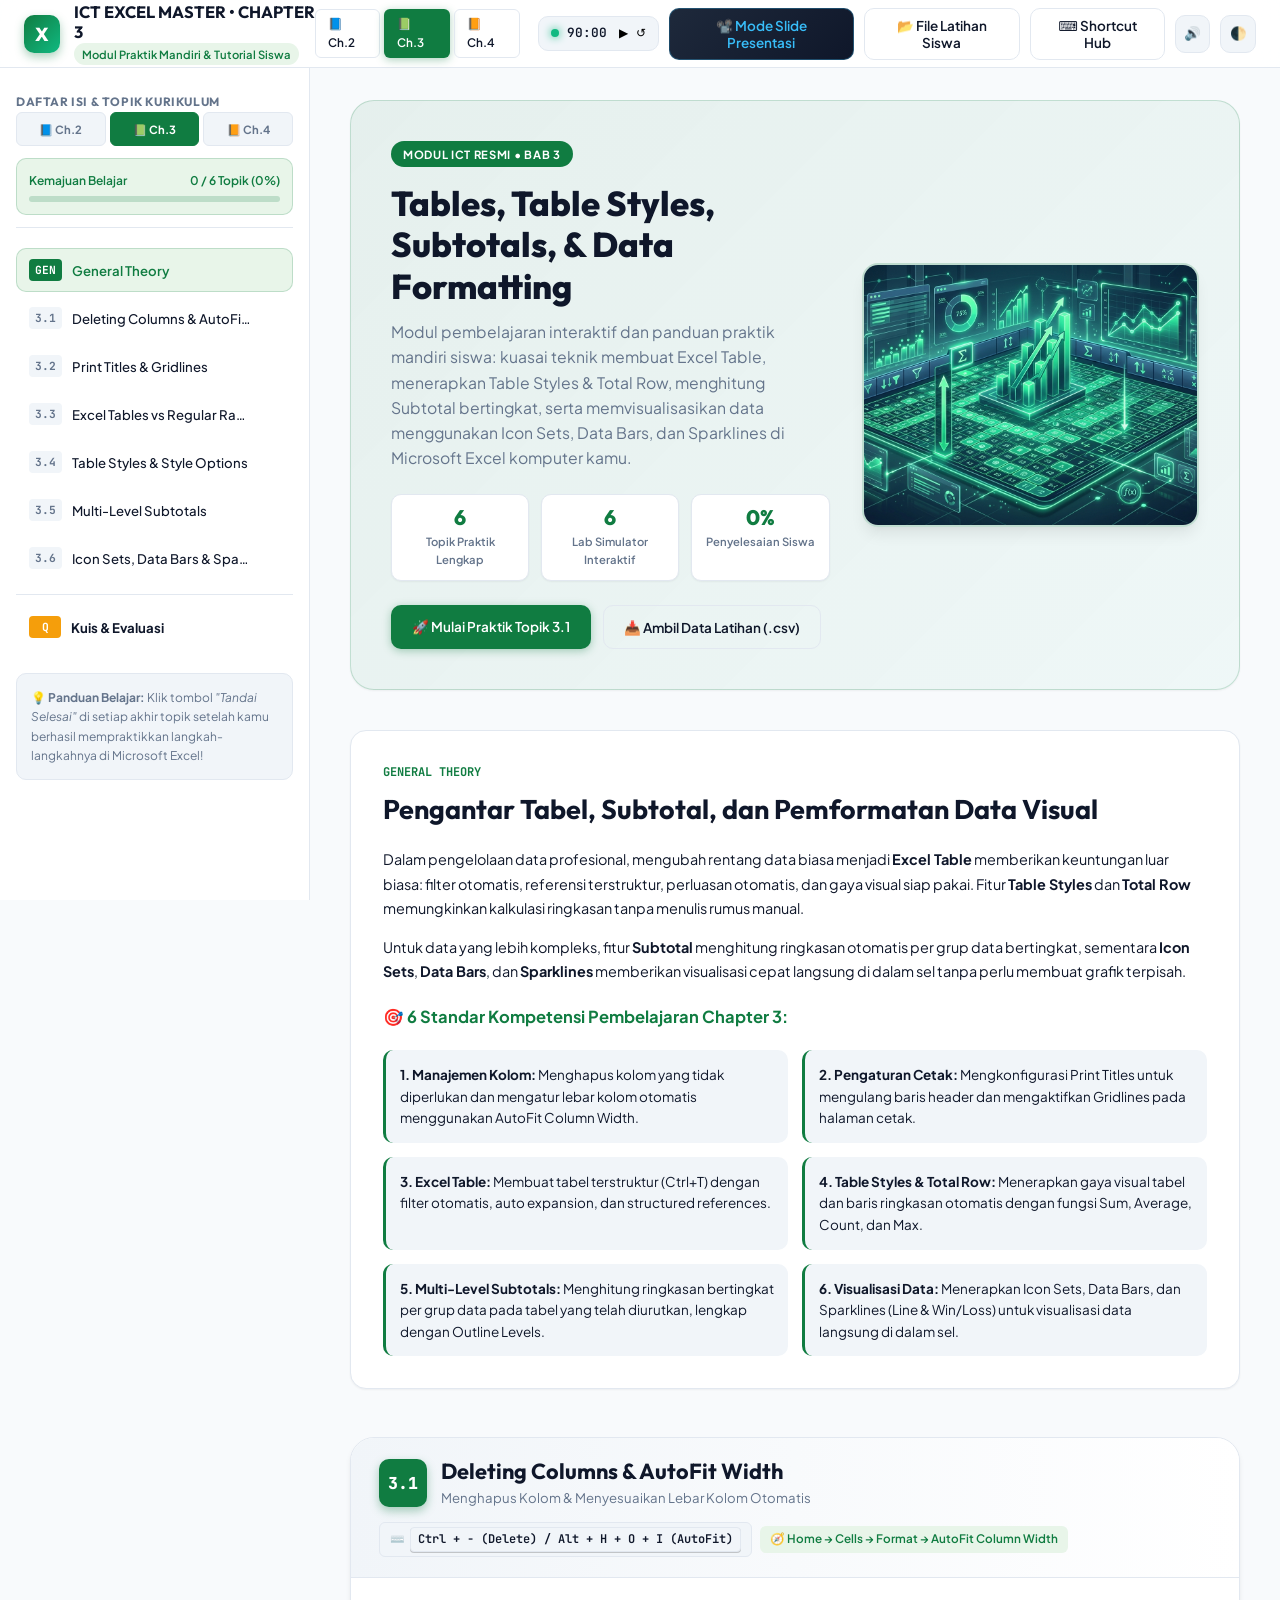
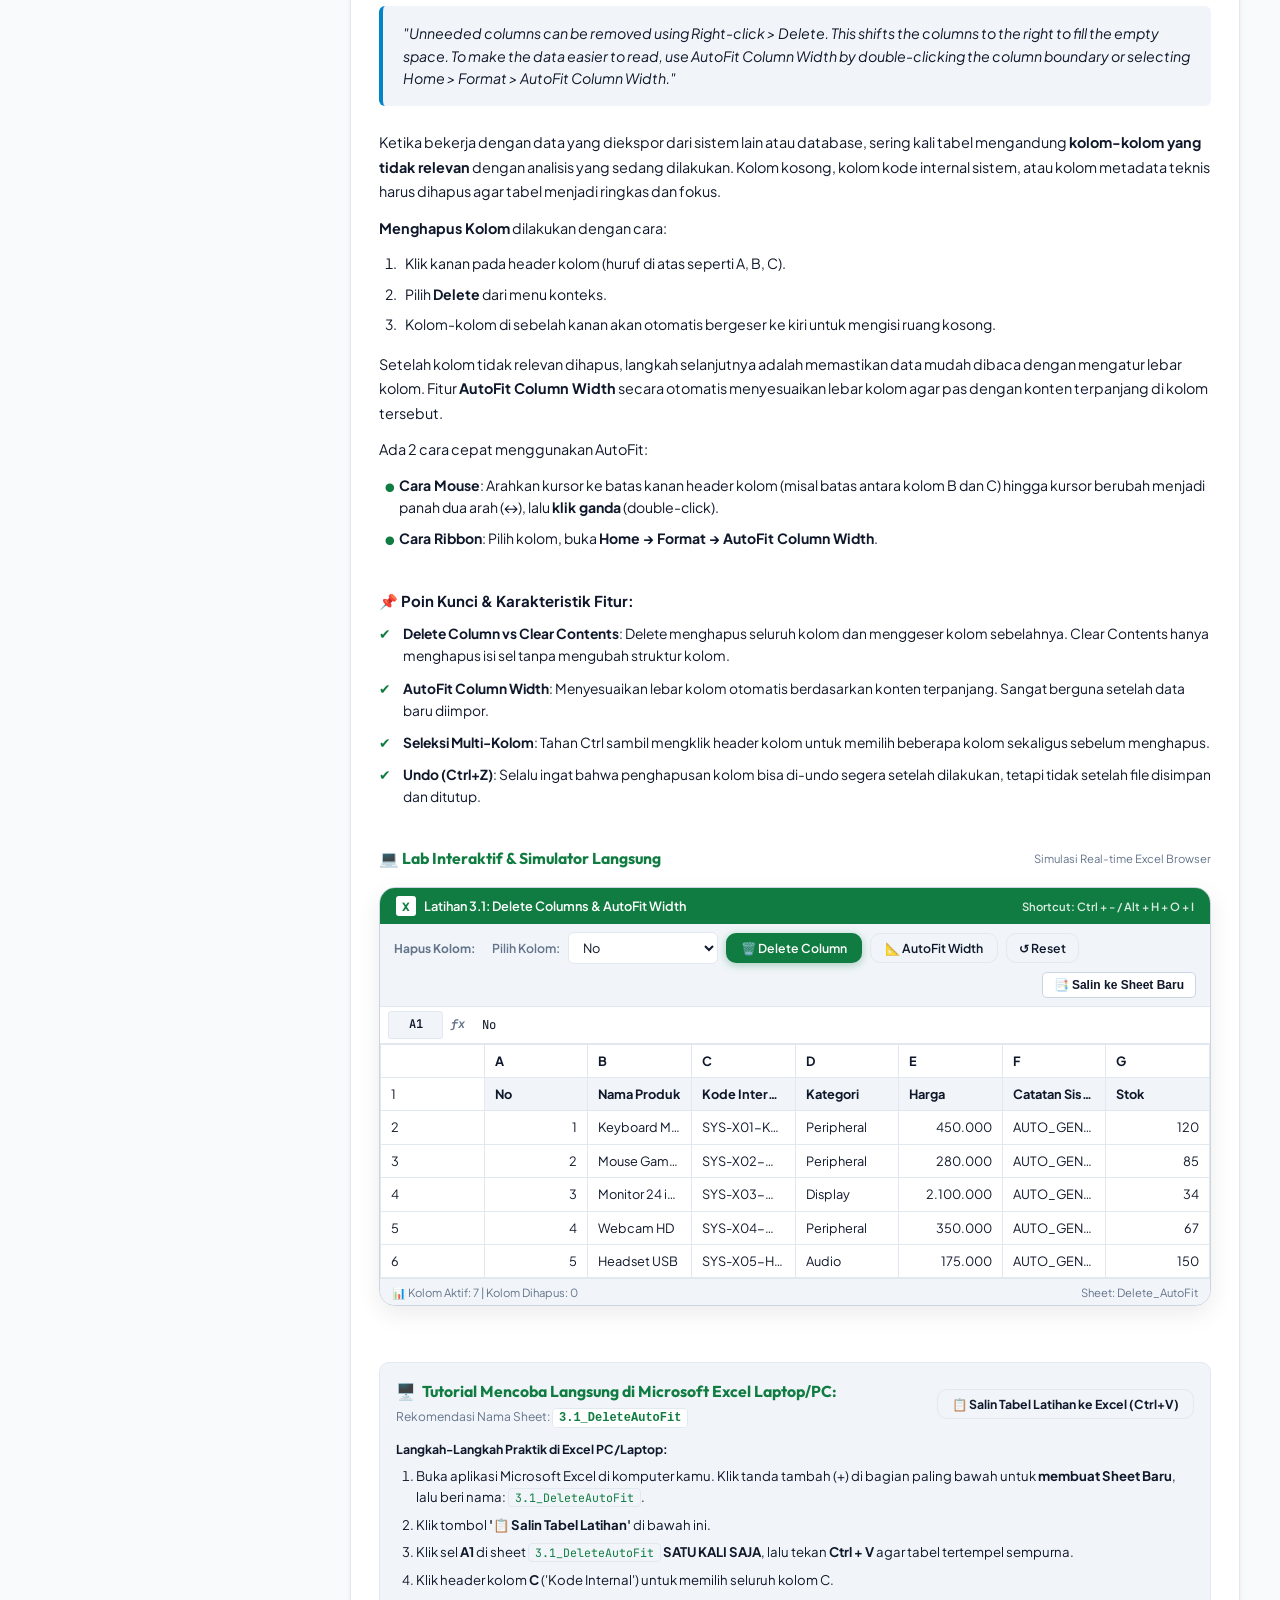
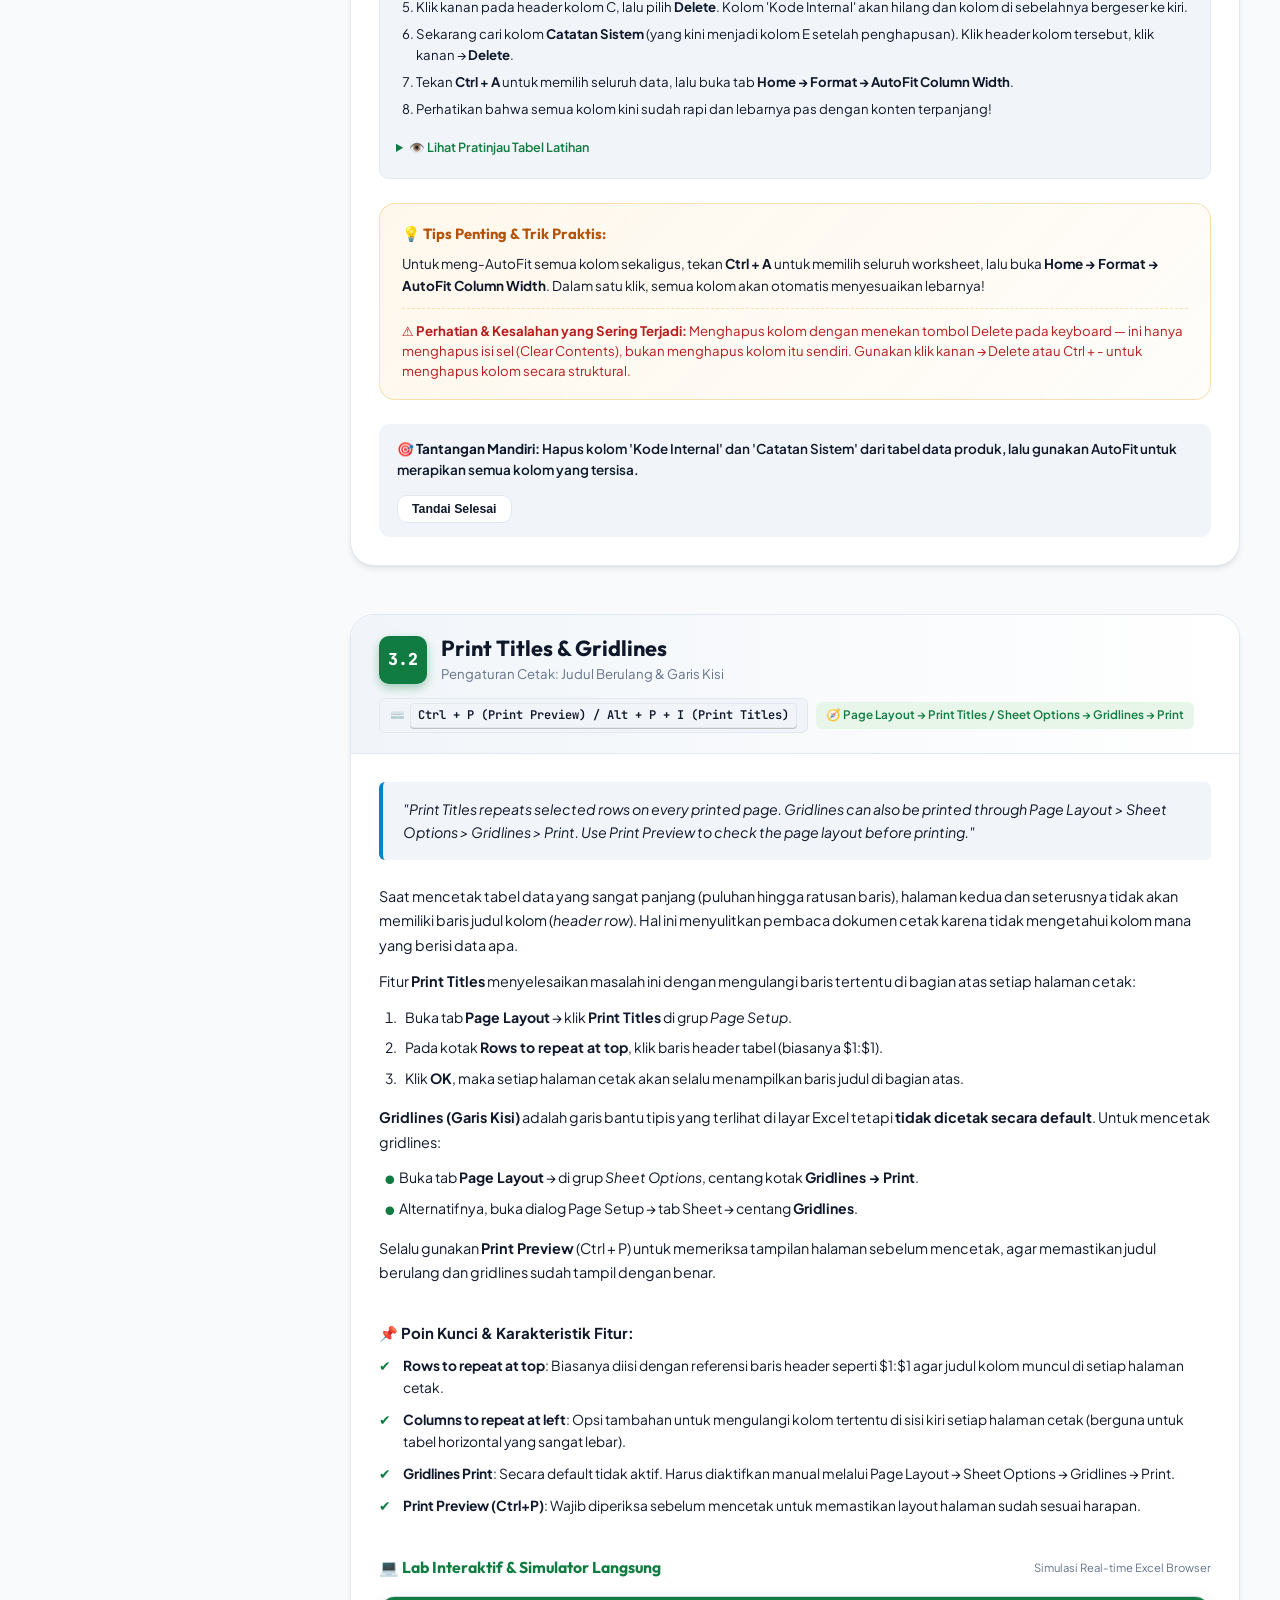
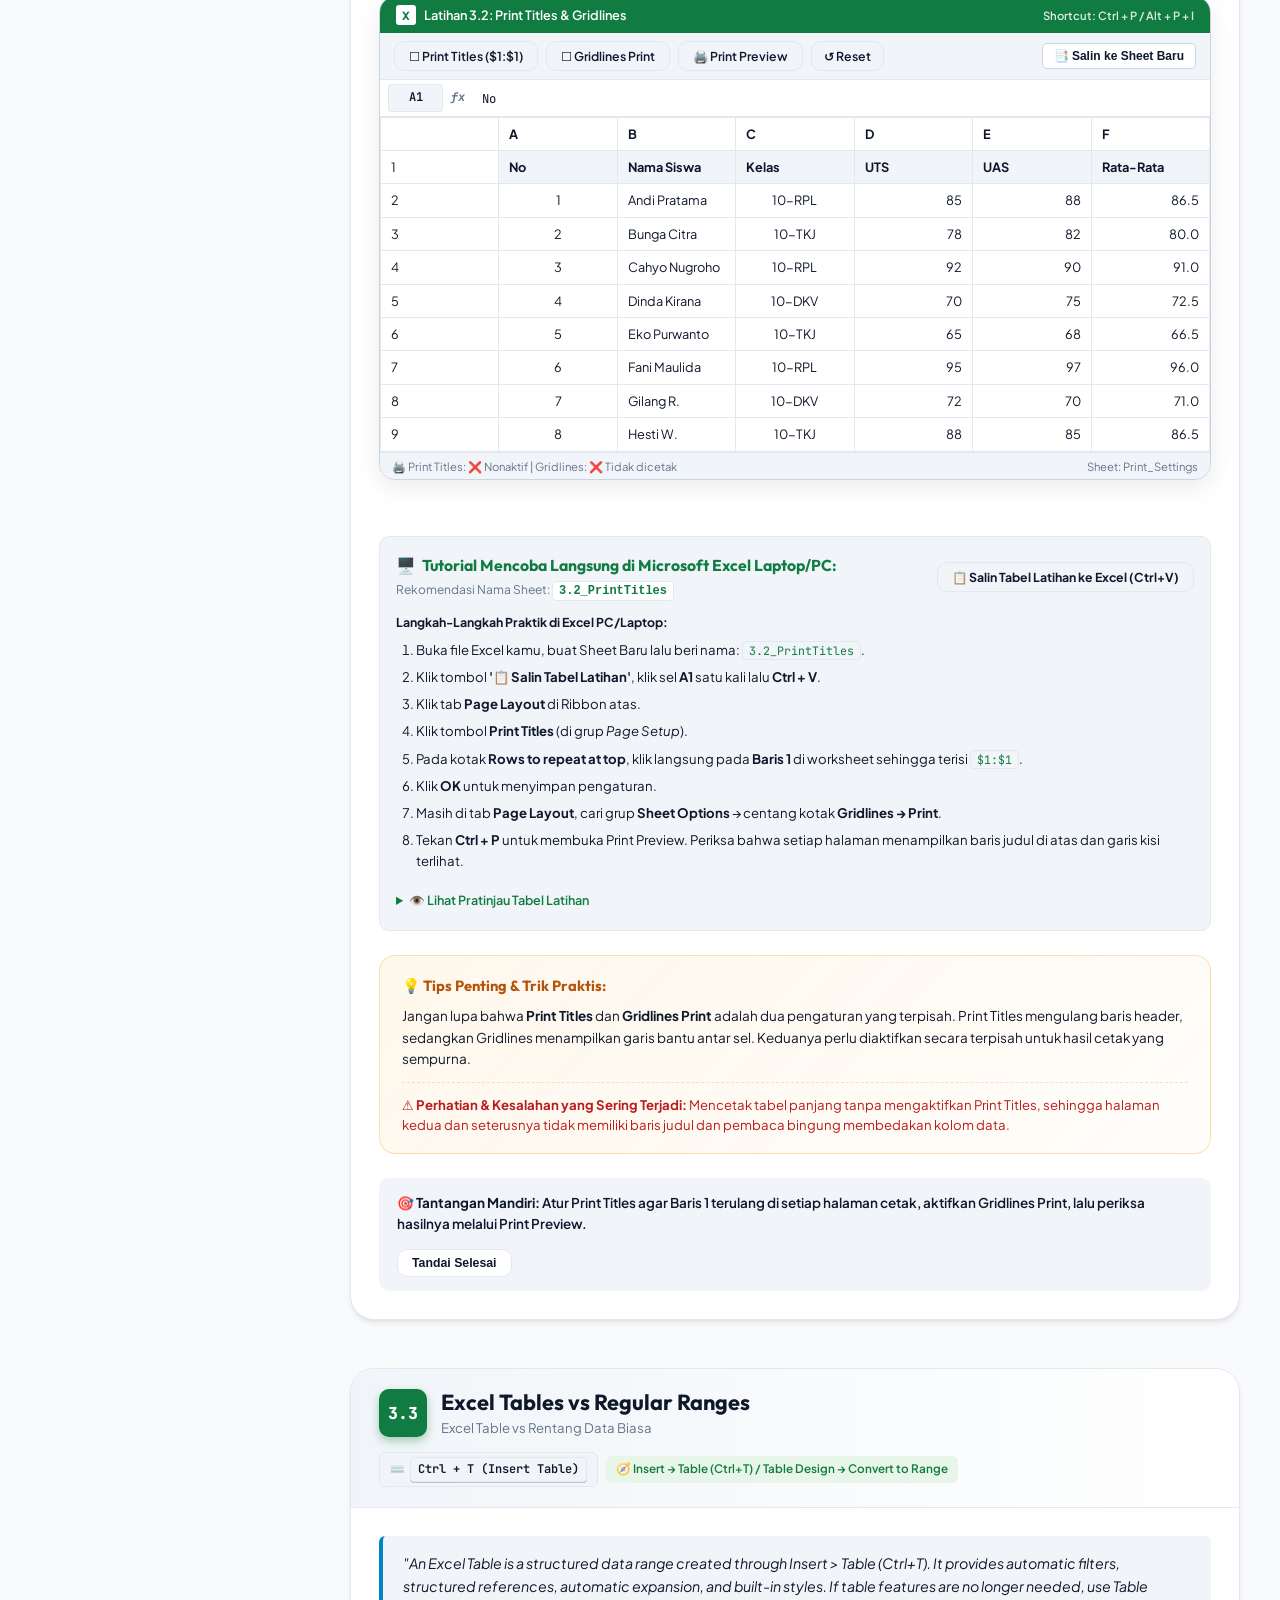
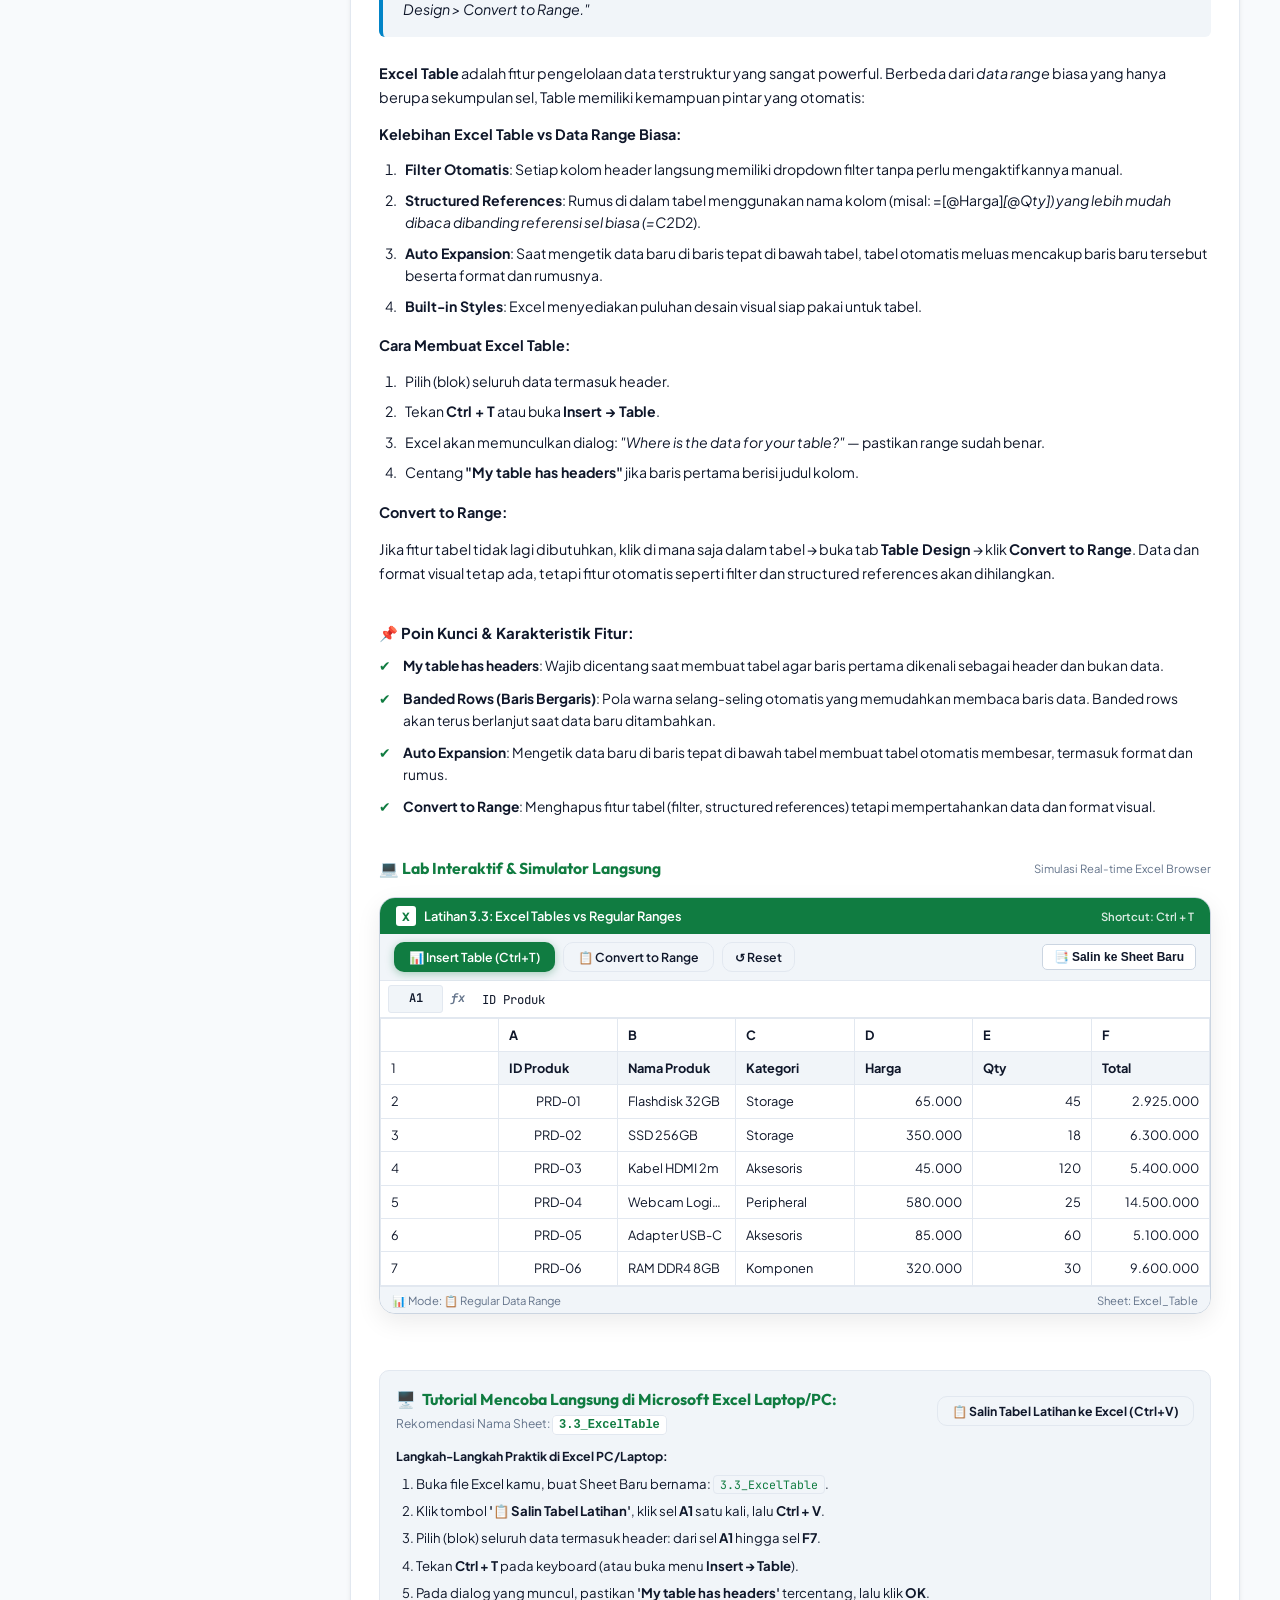
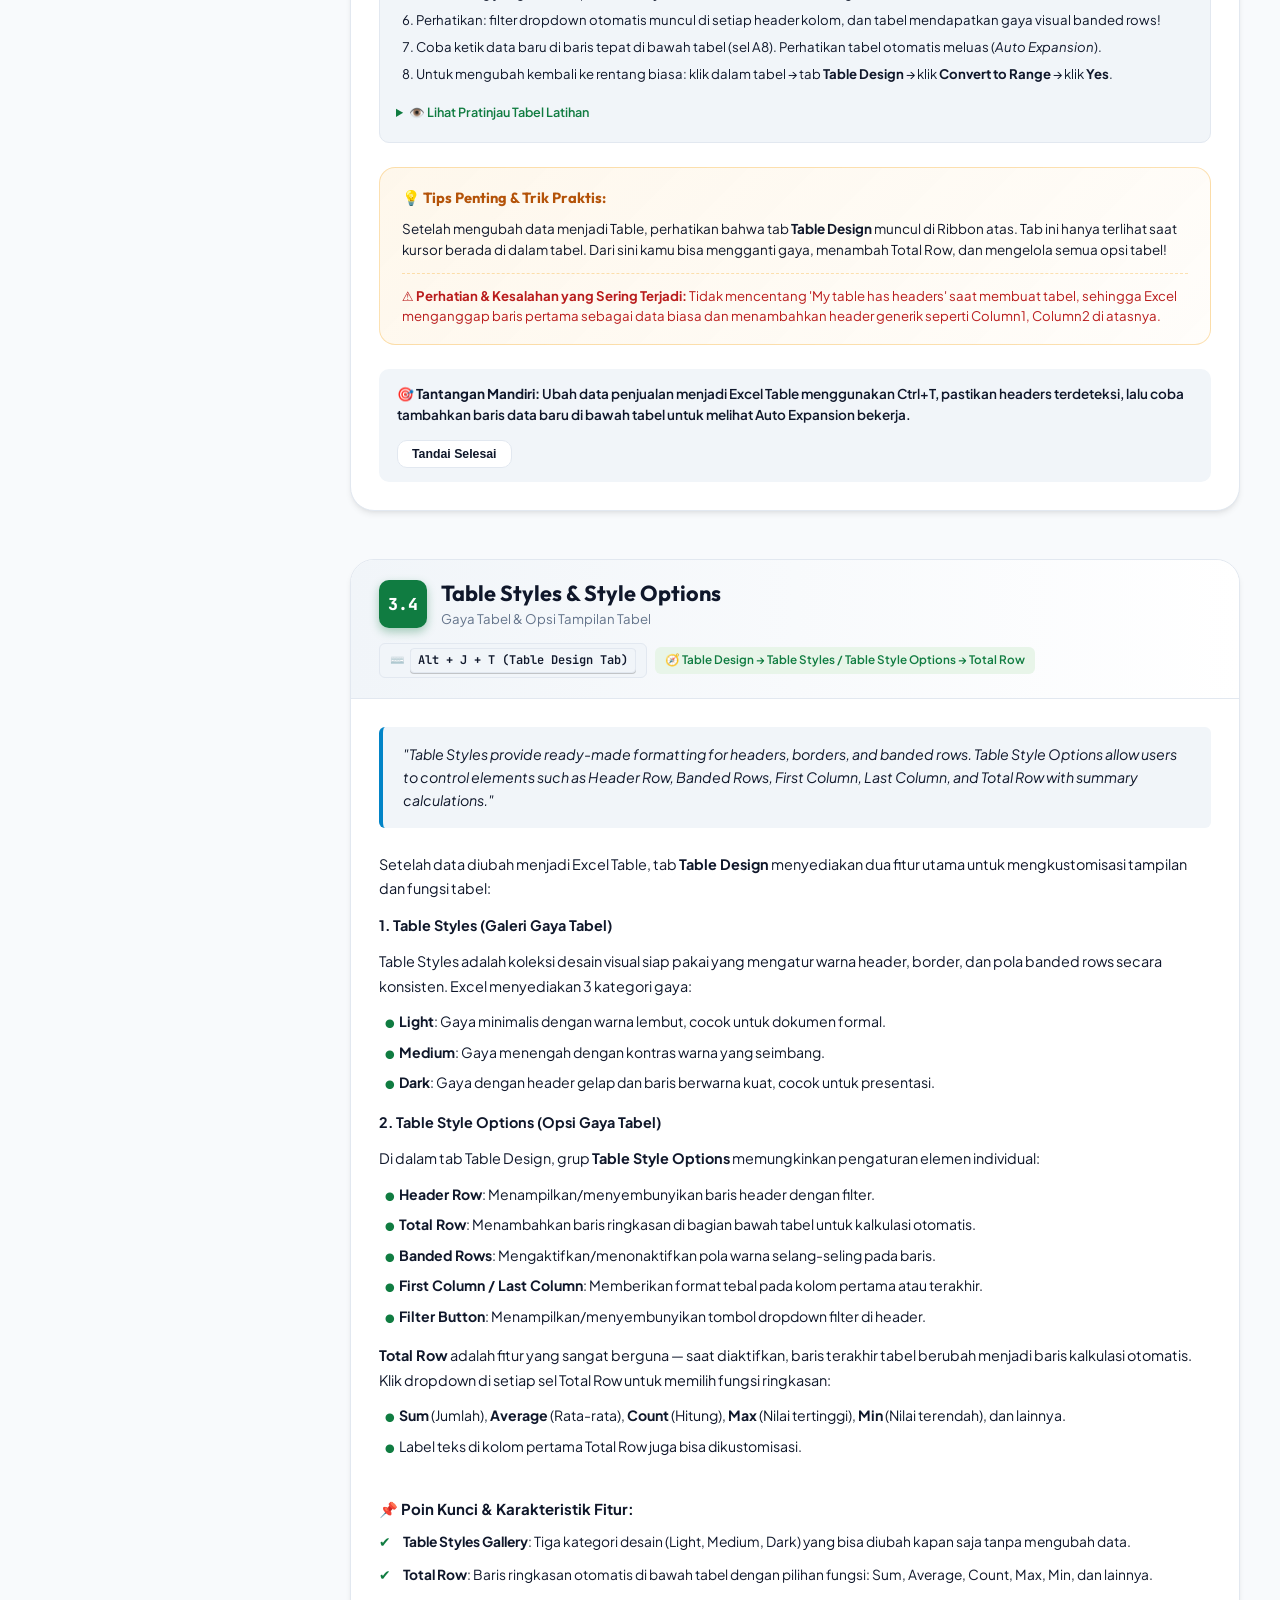
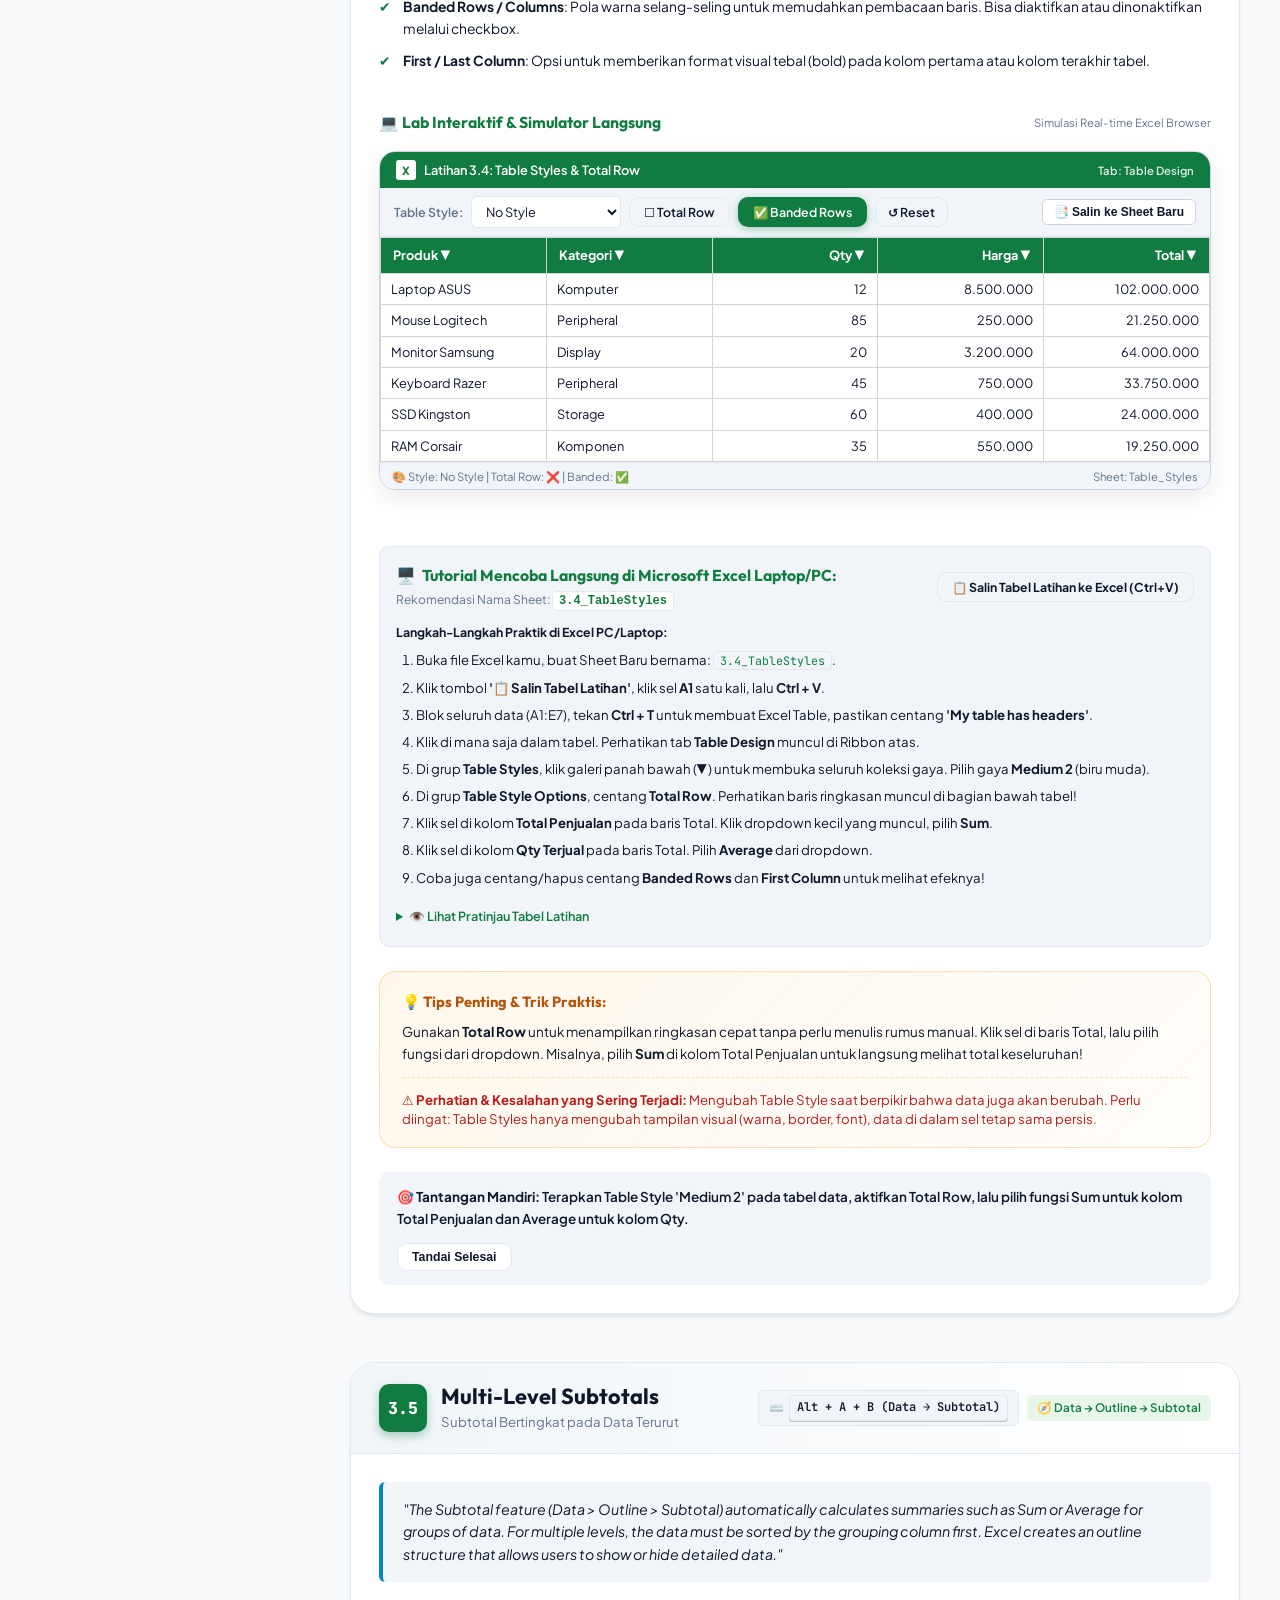
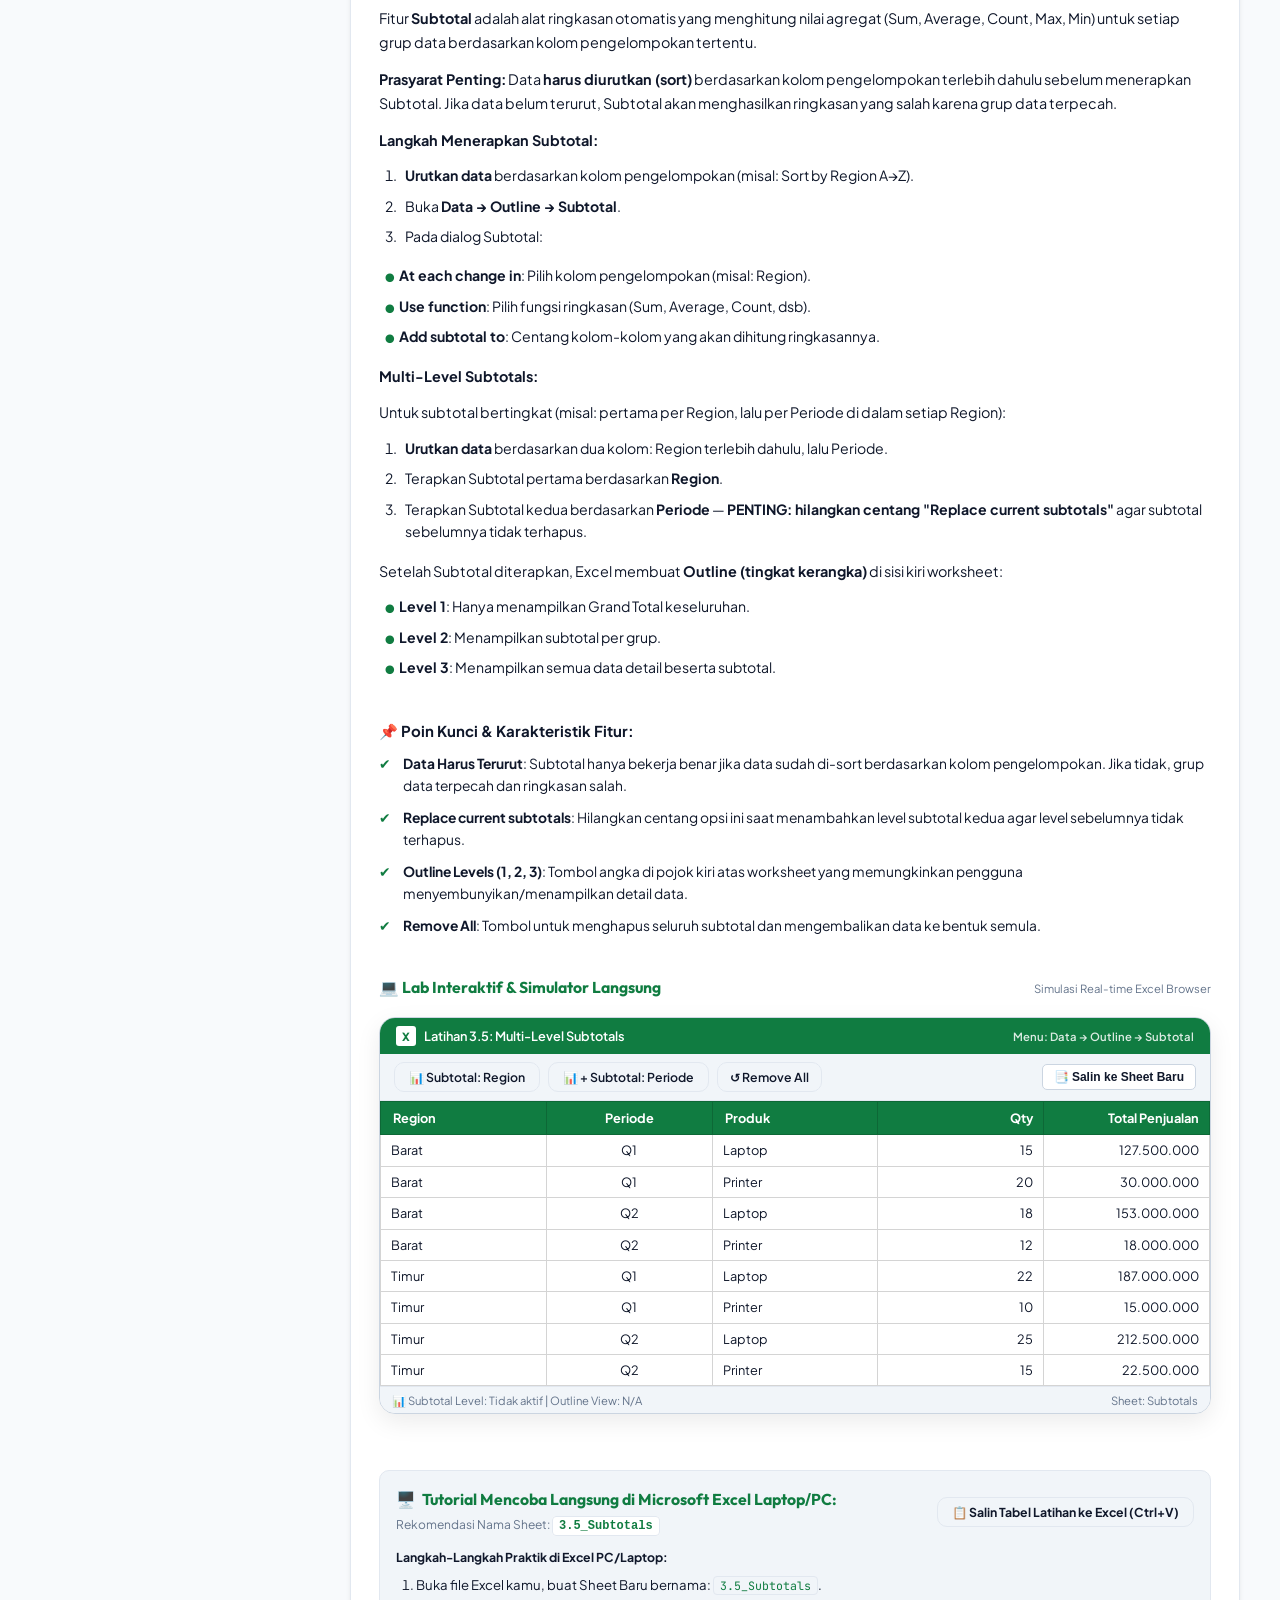
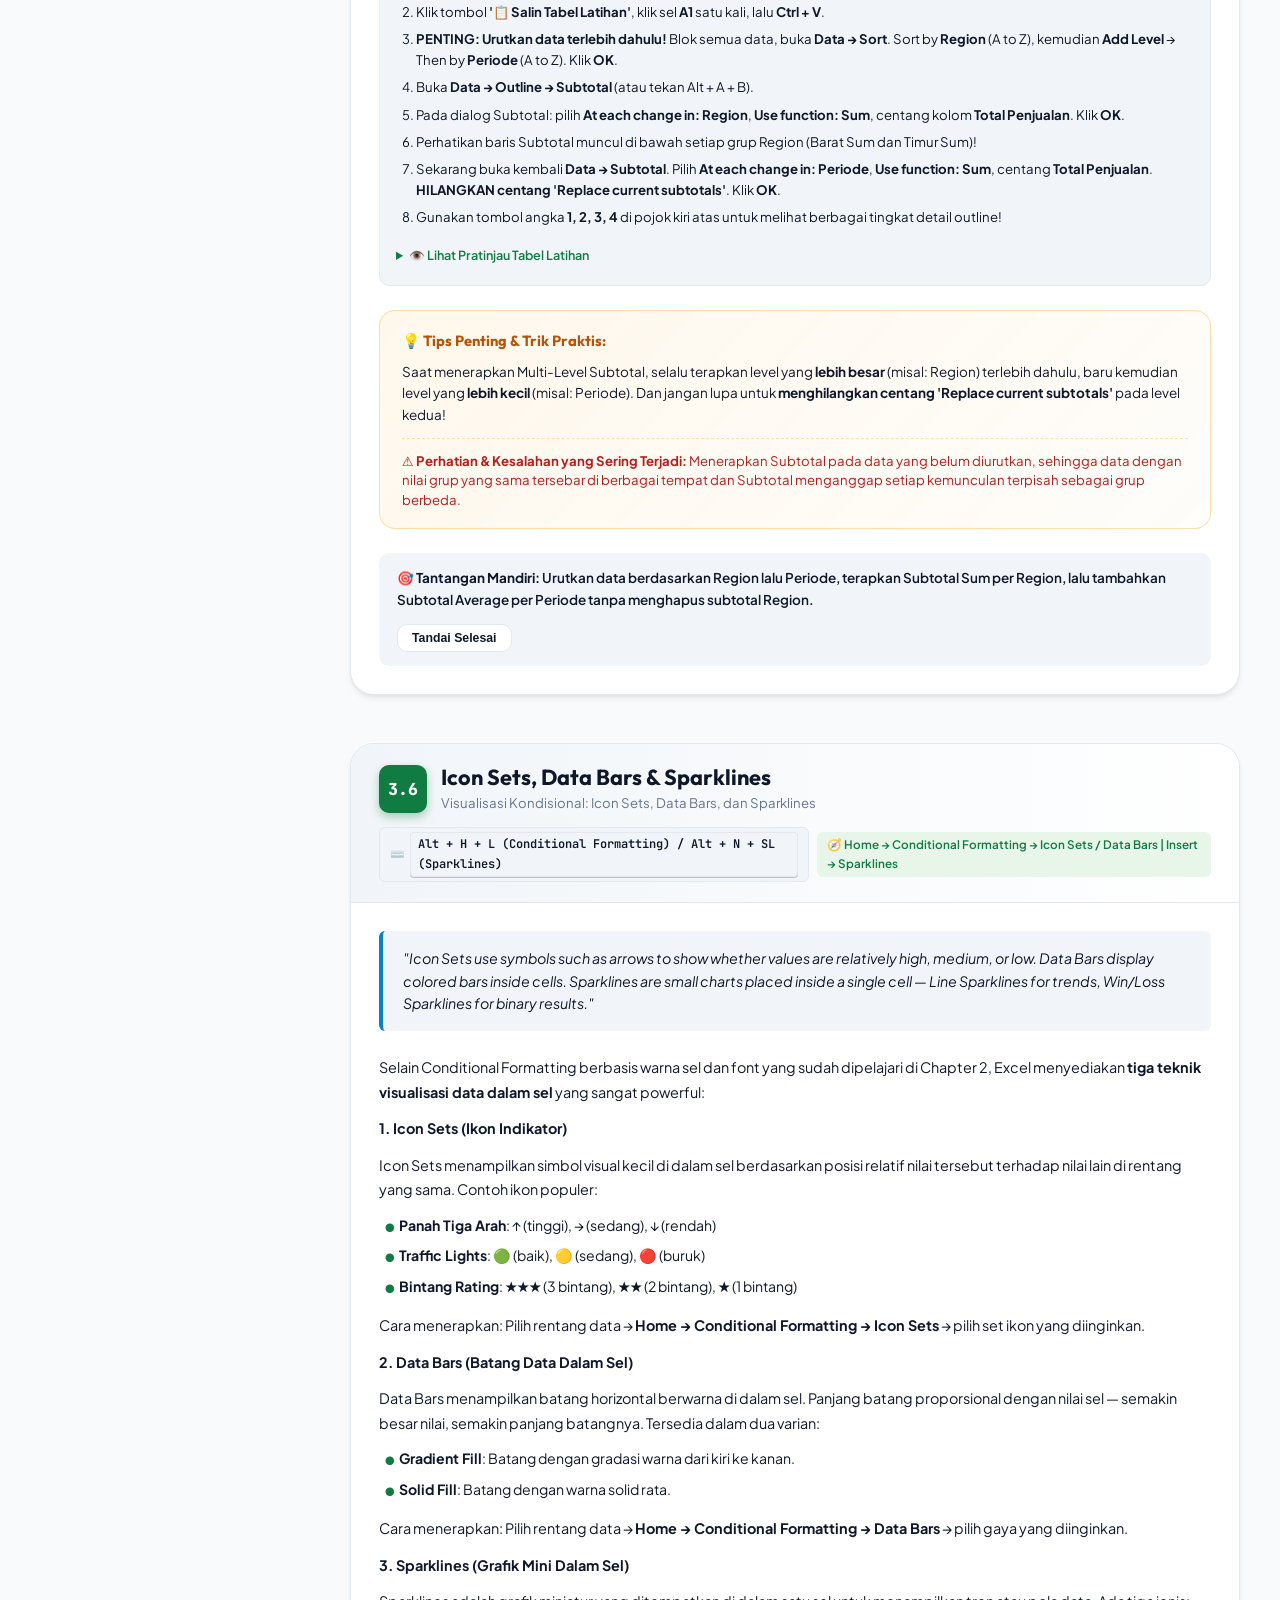
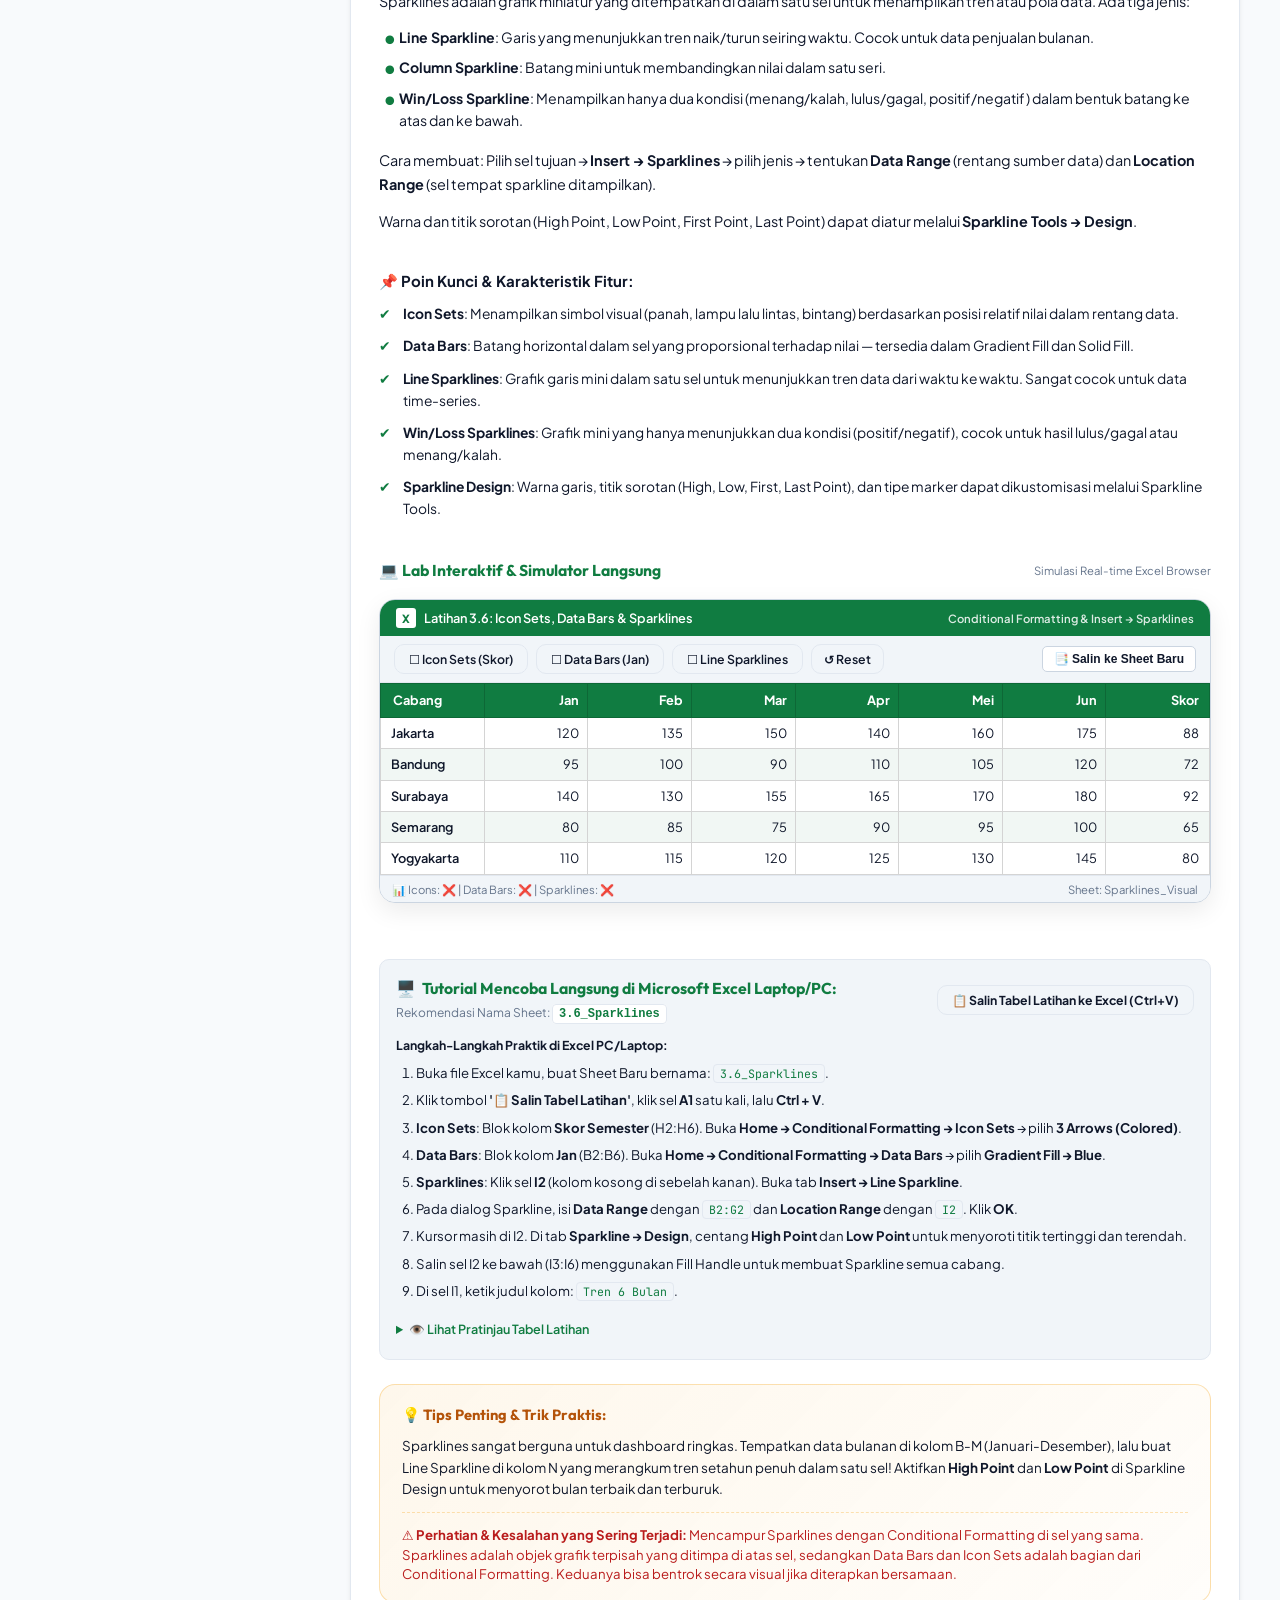
==== commit 5af79fe3: "feat: add Chapter 4 module with formulas, functions, and interactive simulators" ====
--- a/chapter3.html
+++ b/chapter3.html
@@ -34,6 +34,9 @@
         <span class="btn btn-primary" style="padding:5px 12px; font-size:0.78rem; border-radius:6px; cursor:default;">
           📗 Ch.3
         </span>
+        <a href="chapter4.html" class="btn btn-outline" style="padding:5px 12px; font-size:0.78rem; border-radius:6px; text-decoration:none;">
+          📙 Ch.4
+        </a>
       </div>
 
       <!-- Classroom Timer -->
@@ -76,13 +79,16 @@
         <span class="sidebar-title">Daftar Isi & Topik Kurikulum</span>
 
         <!-- Chapter Switcher in Sidebar -->
-        <div style="display:flex; gap:6px; margin-bottom:12px;">
-          <a href="index.html" style="flex:1; text-decoration:none; padding:8px 10px; border-radius:8px; text-align:center; font-size:0.78rem; font-weight:700; background:var(--bg-subtle); color:var(--text-muted); border:1px solid var(--border-color); transition:all 0.2s;">
-            📘 Chapter 2
+        <div style="display:flex; gap:4px; margin-bottom:12px;">
+          <a href="index.html" style="flex:1; text-decoration:none; padding:7px 6px; border-radius:6px; text-align:center; font-size:0.75rem; font-weight:700; background:var(--bg-subtle); color:var(--text-muted); border:1px solid var(--border-color); transition:all 0.2s;">
+            📘 Ch.2
           </a>
-          <span style="flex:1; padding:8px 10px; border-radius:8px; text-align:center; font-size:0.78rem; font-weight:700; background:var(--excel-green); color:white; border:1px solid var(--excel-green);">
-            📗 Chapter 3
+          <span style="flex:1; padding:7px 6px; border-radius:6px; text-align:center; font-size:0.75rem; font-weight:700; background:var(--excel-green); color:white; border:1px solid var(--excel-green);">
+            📗 Ch.3
           </span>
+          <a href="chapter4.html" style="flex:1; text-decoration:none; padding:7px 6px; border-radius:6px; text-align:center; font-size:0.75rem; font-weight:700; background:var(--bg-subtle); color:var(--text-muted); border:1px solid var(--border-color); transition:all 0.2s;">
+            📙 Ch.4
+          </a>
         </div>
 
         <div class="progress-card">
@@ -231,8 +237,10 @@
       <footer style="margin-top:80px; padding-top:24px; border-top:1px solid var(--border-color); text-align:center; color:var(--text-muted); font-size:0.85rem;">
         <p><strong>Modul Pembelajaran ICT - Microsoft Excel Chapter 3</strong></p>
         <p style="margin-top:4px;">Dirancang khusus sebagai Modul Interaktif dan Panduan Praktik Mandiri Siswa.</p>
-        <p style="margin-top:8px;">
+        <p style="margin-top:8px; display:flex; justify-content:center; gap:16px;">
           <a href="index.html" style="color:var(--excel-green); text-decoration:none; font-weight:600;">← Kembali ke Chapter 2</a>
+          <span>•</span>
+          <a href="chapter4.html" style="color:#d97706; text-decoration:none; font-weight:600;">Lanjut ke Chapter 4: Formulas & Functions →</a>
         </p>
       </footer>
 
--- a/css/style.css
+++ b/css/style.css
@@ -1645,3 +1645,266 @@
     display: none;
   }
 }
+
+/* ========================================================
+   BEGINNER QUICKSTART & FORMULA MASTERY GUIDE (CHAPTER 4)
+   ======================================================== */
+.beginner-guide-card {
+  background: var(--bg-surface);
+  border: 2px solid #d97706;
+  border-radius: var(--radius-lg);
+  padding: 24px;
+  margin-bottom: 28px;
+  box-shadow: 0 8px 24px rgba(217, 119, 6, 0.08);
+  position: relative;
+  overflow: hidden;
+}
+
+body.dark-mode .beginner-guide-card {
+  background: #141c2c;
+  border-color: #f59e0b;
+  box-shadow: 0 8px 24px rgba(0, 0, 0, 0.35);
+}
+
+.beginner-guide-badge {
+  display: inline-flex;
+  align-items: center;
+  gap: 6px;
+  background: rgba(217, 119, 6, 0.15);
+  color: #d97706;
+  font-family: var(--font-heading);
+  font-size: 0.8rem;
+  font-weight: 800;
+  padding: 4px 12px;
+  border-radius: 999px;
+  border: 1px solid rgba(217, 119, 6, 0.35);
+  margin-bottom: 10px;
+}
+
+body.dark-mode .beginner-guide-badge {
+  background: rgba(245, 158, 11, 0.2);
+  color: #fbbf24;
+  border-color: rgba(245, 158, 11, 0.4);
+}
+
+.beginner-guide-title {
+  font-family: var(--font-heading);
+  font-size: 1.45rem;
+  font-weight: 800;
+  color: var(--text-main);
+  margin-bottom: 8px;
+  display: flex;
+  align-items: center;
+  gap: 10px;
+}
+
+.beginner-guide-intro {
+  font-size: 0.94rem;
+  color: var(--text-muted);
+  line-height: 1.6;
+  margin-bottom: 20px;
+}
+
+.beginner-rules-grid {
+  display: grid;
+  grid-template-columns: repeat(auto-fit, minmax(260px, 1fr));
+  gap: 16px;
+  margin-bottom: 22px;
+}
+
+.beginner-rule-card {
+  background: var(--bg-subtle);
+  border: 1px solid var(--border-color);
+  border-radius: var(--radius-md);
+  padding: 16px;
+  display: flex;
+  flex-direction: column;
+  transition: transform 0.2s, box-shadow 0.2s;
+}
+
+.beginner-rule-card:hover {
+  transform: translateY(-2px);
+  box-shadow: 0 4px 12px rgba(0, 0, 0, 0.05);
+}
+
+.rule-card-header {
+  display: flex;
+  align-items: center;
+  gap: 10px;
+  margin-bottom: 10px;
+}
+
+.rule-card-icon {
+  width: 34px;
+  height: 34px;
+  border-radius: 8px;
+  display: flex;
+  align-items: center;
+  justify-content: center;
+  font-size: 1.1rem;
+  background: var(--bg-surface);
+  border: 1px solid var(--border-color);
+  flex-shrink: 0;
+}
+
+.rule-card-title {
+  font-family: var(--font-heading);
+  font-size: 0.96rem;
+  font-weight: 700;
+  color: var(--text-main);
+}
+
+.rule-card-desc {
+  font-size: 0.85rem;
+  color: var(--text-muted);
+  line-height: 1.55;
+  flex-grow: 1;
+}
+
+.rule-card-code {
+  background: var(--bg-surface);
+  border: 1px solid var(--border-color);
+  border-radius: 6px;
+  padding: 6px 10px;
+  font-family: var(--font-mono);
+  font-size: 0.82rem;
+  color: #d97706;
+  margin-top: 10px;
+  display: block;
+}
+
+body.dark-mode .rule-card-code {
+  color: #fbbf24;
+}
+
+/* Formula Anatomy Box */
+.formula-anatomy-card {
+  background: linear-gradient(135deg, rgba(217, 119, 6, 0.06), rgba(16, 185, 129, 0.06));
+  border: 1.5px dashed rgba(217, 119, 6, 0.4);
+  border-radius: var(--radius-md);
+  padding: 18px;
+  margin-bottom: 20px;
+}
+
+.anatomy-header {
+  font-family: var(--font-heading);
+  font-size: 0.95rem;
+  font-weight: 700;
+  color: #d97706;
+  margin-bottom: 12px;
+  display: flex;
+  align-items: center;
+  gap: 8px;
+}
+
+.anatomy-visual-row {
+  display: flex;
+  align-items: center;
+  gap: 8px;
+  flex-wrap: wrap;
+  font-family: var(--font-mono);
+  font-size: 0.95rem;
+  margin-bottom: 14px;
+  padding: 12px;
+  background: var(--bg-surface);
+  border-radius: 8px;
+  border: 1px solid var(--border-color);
+}
+
+.anatomy-tag {
+  display: inline-flex;
+  flex-direction: column;
+  align-items: center;
+  padding: 4px 10px;
+  border-radius: 6px;
+  text-align: center;
+}
+
+.anatomy-tag-code {
+  font-weight: 800;
+  font-size: 0.95rem;
+}
+
+.anatomy-tag-label {
+  font-size: 0.68rem;
+  font-family: var(--font-sans);
+  text-transform: uppercase;
+  margin-top: 2px;
+  opacity: 0.9;
+  letter-spacing: 0.04em;
+}
+
+.tag-equal { background: #fee2e2; color: #b91c1c; }
+.tag-fn { background: #dbeafe; color: #1d4ed8; }
+.tag-paren { background: #e2e8f0; color: #475569; }
+.tag-range { background: #dcfce7; color: #15803d; }
+.tag-comma { background: #fef3c7; color: #b45309; }
+.tag-val { background: #f3e8ff; color: #7e22ce; }
+
+body.dark-mode .tag-equal { background: #7f1d1d; color: #fca5a5; }
+body.dark-mode .tag-fn { background: #1e3a8a; color: #93c5fd; }
+body.dark-mode .tag-paren { background: #334155; color: #cbd5e1; }
+body.dark-mode .tag-range { background: #14532d; color: #86efac; }
+body.dark-mode .tag-comma { background: #78350f; color: #fde68a; }
+body.dark-mode .tag-val { background: #581c87; color: #d8b4fe; }
+
+/* Error Dictionary Mini Grid */
+.error-dict-container {
+  display: grid;
+  grid-template-columns: repeat(auto-fit, minmax(180px, 1fr));
+  gap: 10px;
+  margin-top: 12px;
+}
+
+.error-dict-pill {
+  background: var(--bg-surface);
+  border: 1px solid var(--border-color);
+  border-left: 3px solid #ef4444;
+  border-radius: 6px;
+  padding: 8px 12px;
+}
+
+.error-code-name {
+  font-family: var(--font-mono);
+  font-weight: 800;
+  font-size: 0.85rem;
+  color: #ef4444;
+  margin-bottom: 2px;
+}
+
+.error-code-meaning {
+  font-size: 0.76rem;
+  color: var(--text-muted);
+  line-height: 1.4;
+}
+
+/* Formula Copy Mini Buttons in Steps */
+.copy-formula-btn {
+  display: inline-flex;
+  align-items: center;
+  gap: 4px;
+  background: var(--bg-surface);
+  color: var(--excel-green);
+  border: 1px solid rgba(16, 124, 65, 0.4);
+  padding: 2px 8px;
+  border-radius: 4px;
+  font-size: 0.76rem;
+  font-family: var(--font-sans);
+  font-weight: 700;
+  cursor: pointer;
+  margin-left: 6px;
+  vertical-align: middle;
+  transition: all 0.15s ease;
+}
+
+.copy-formula-btn:hover {
+  background: var(--excel-green);
+  color: #ffffff;
+}
+
+.copy-formula-btn.copied {
+  background: #16a34a;
+  color: #ffffff;
+  border-color: #16a34a;
+}
+
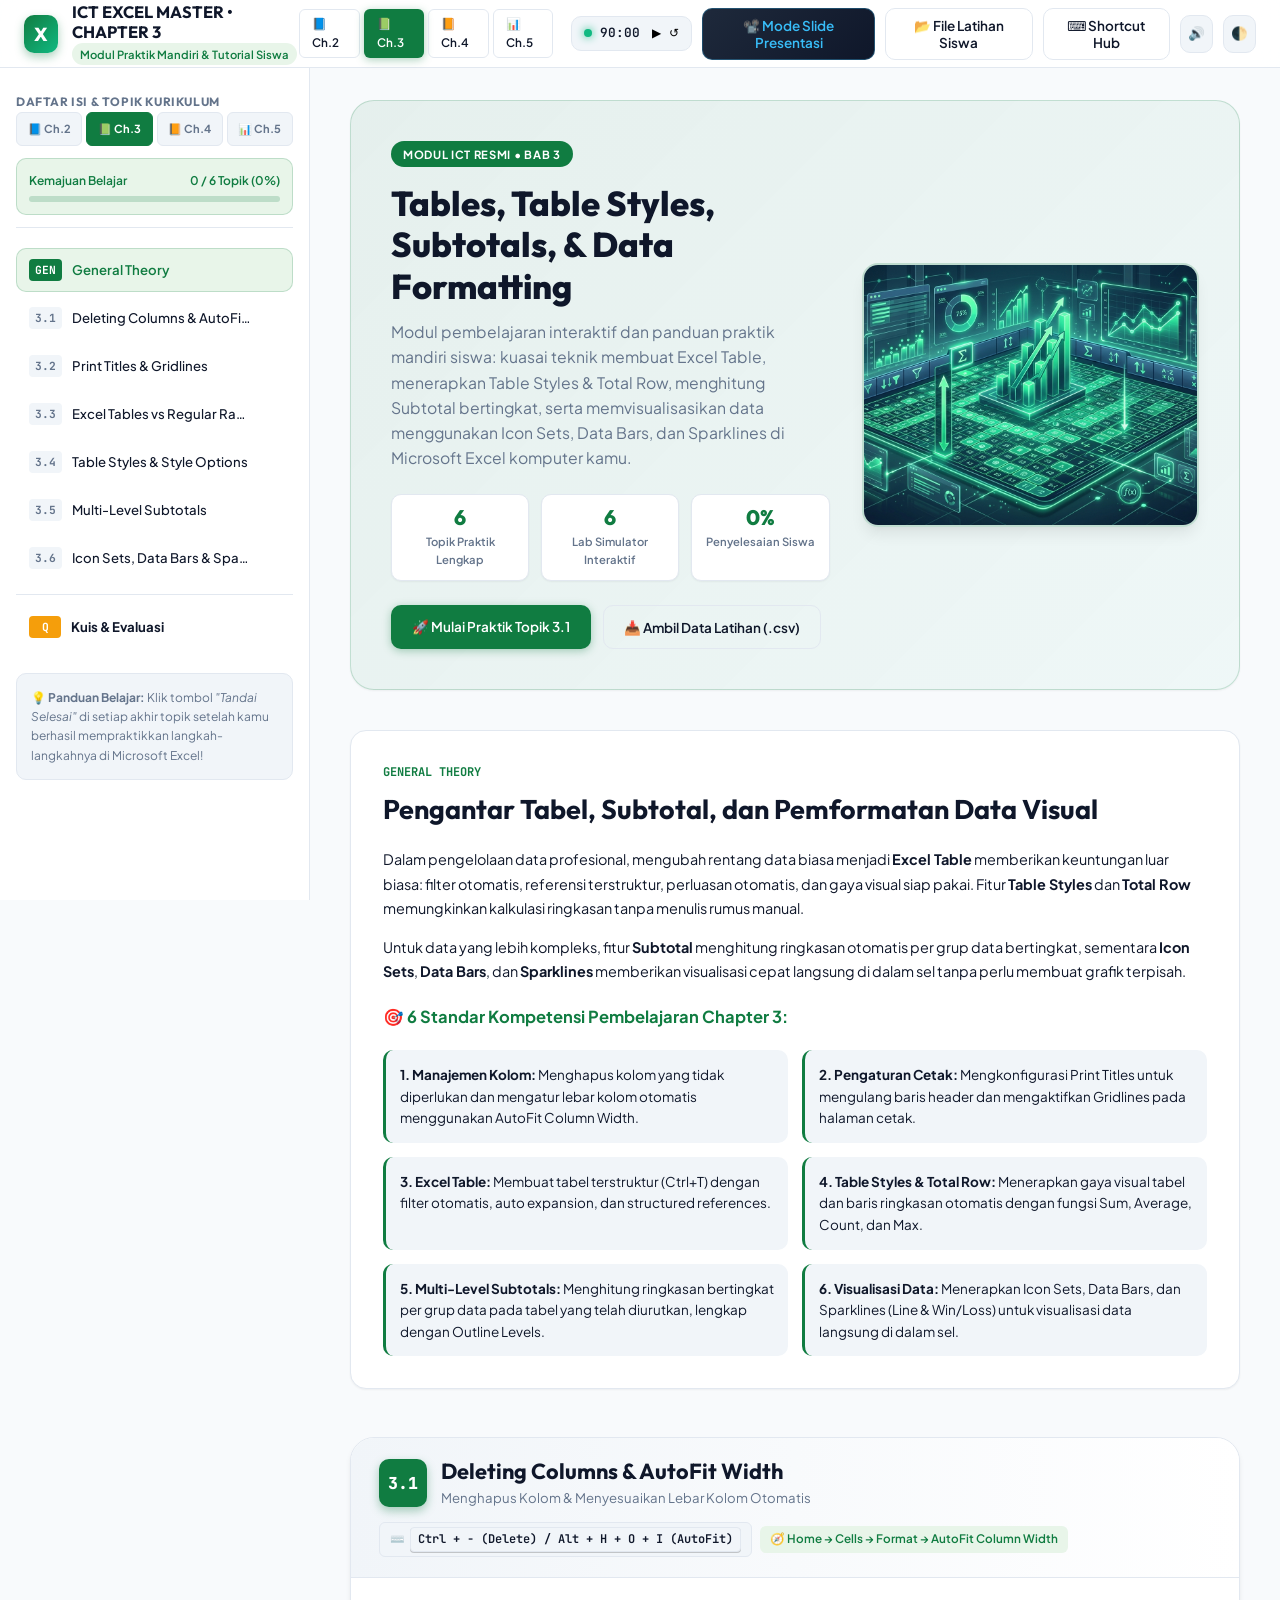
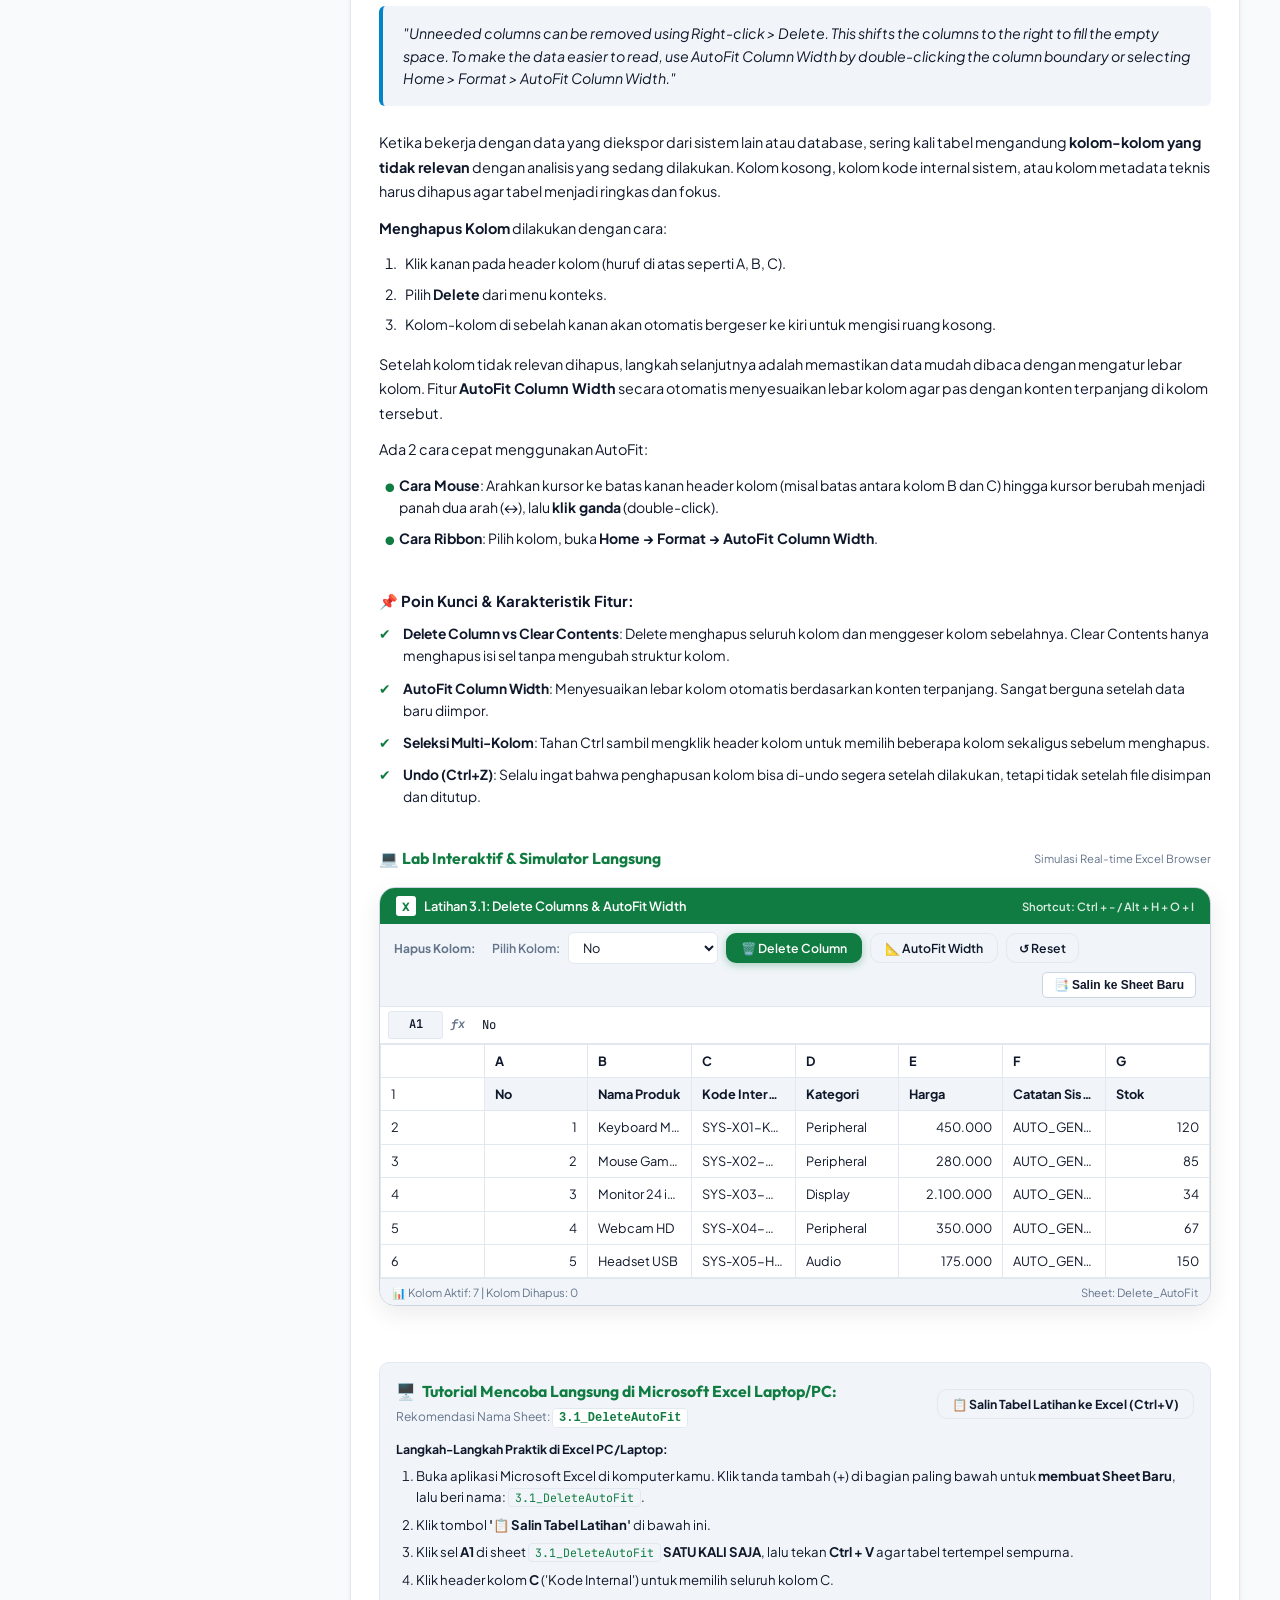
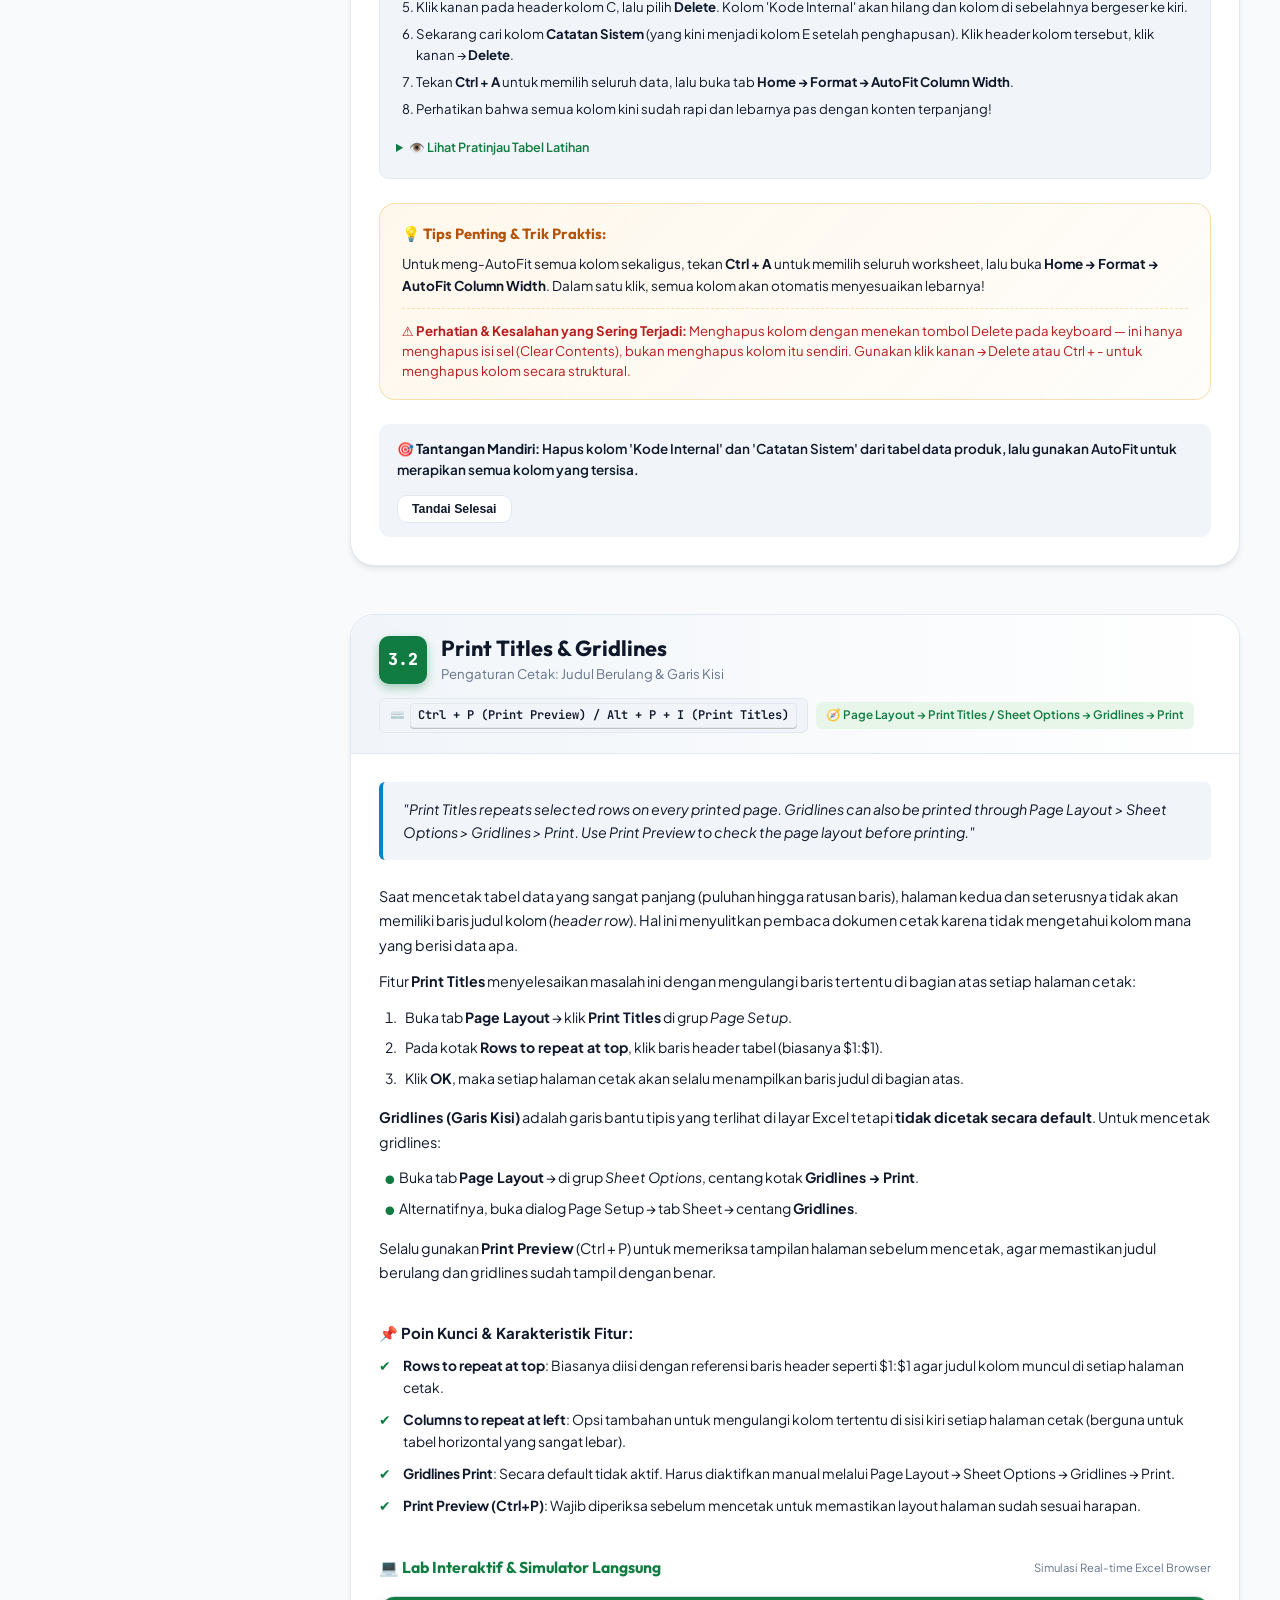
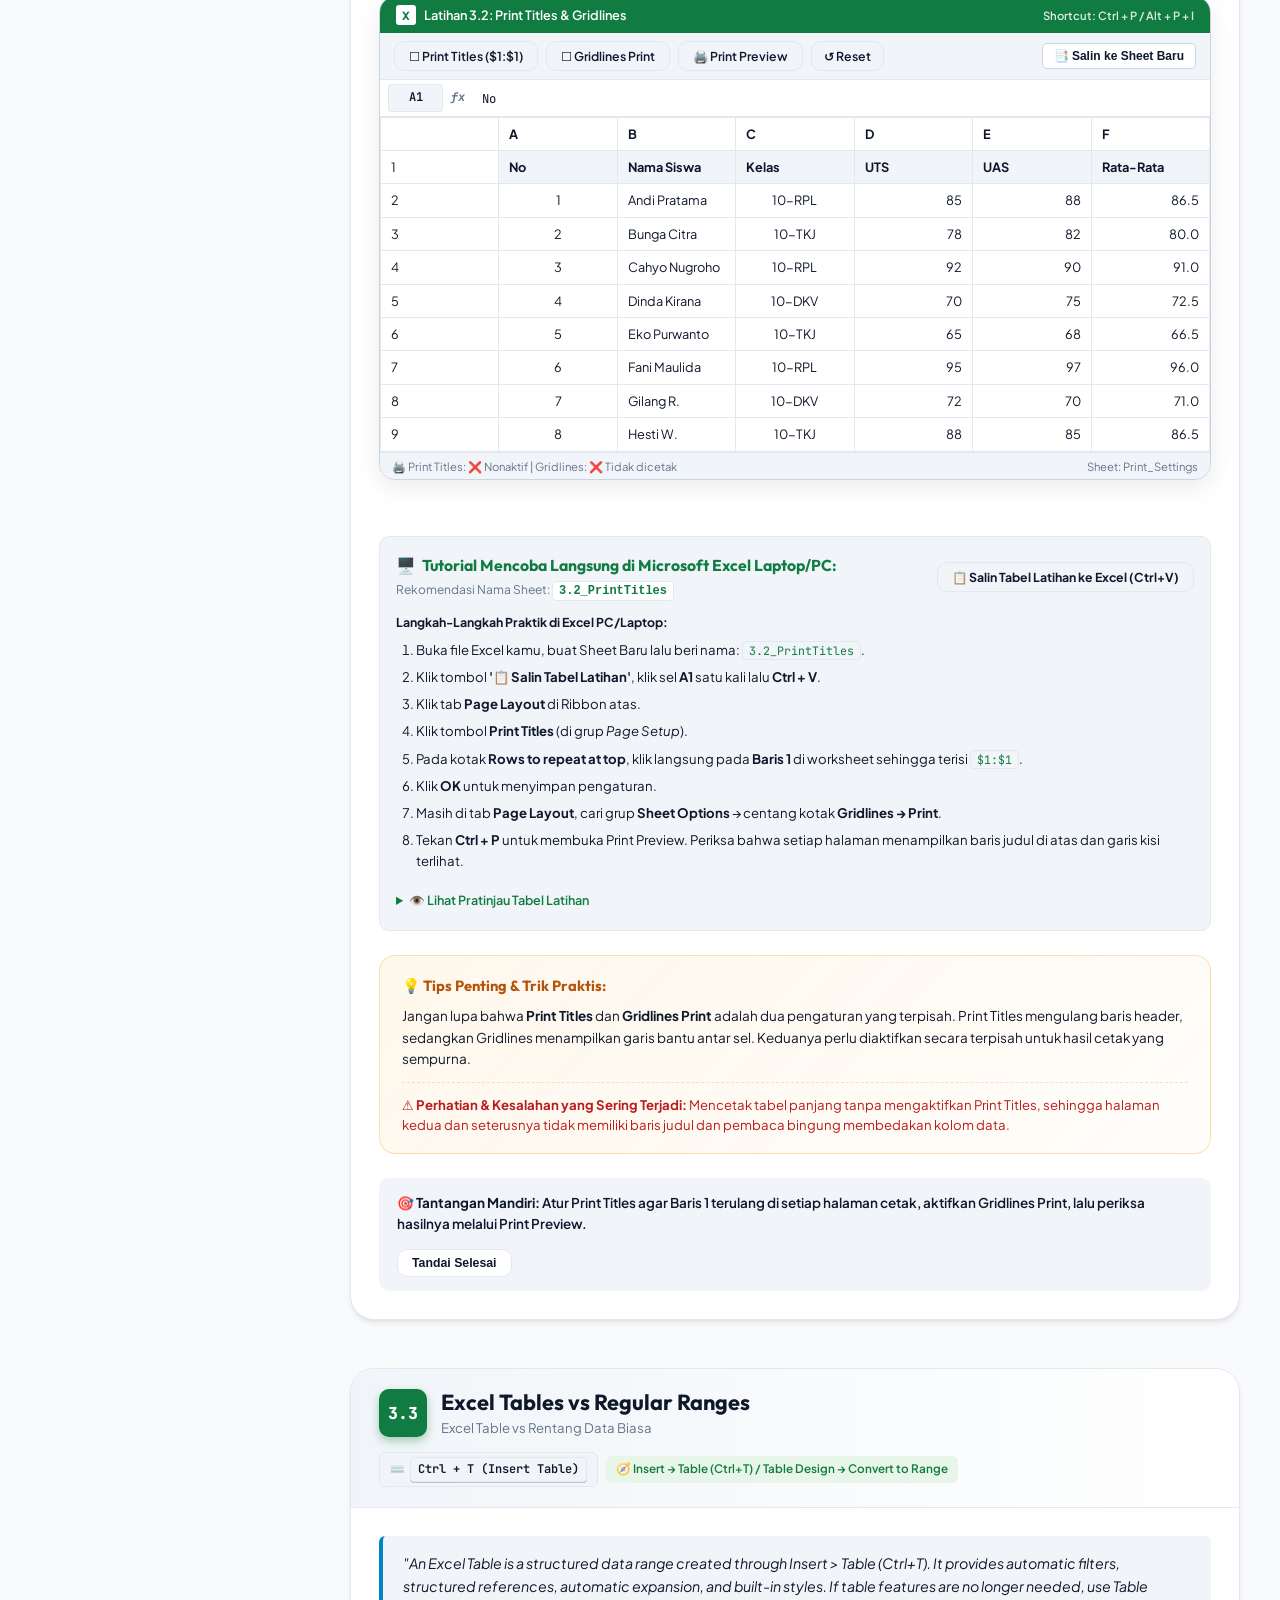
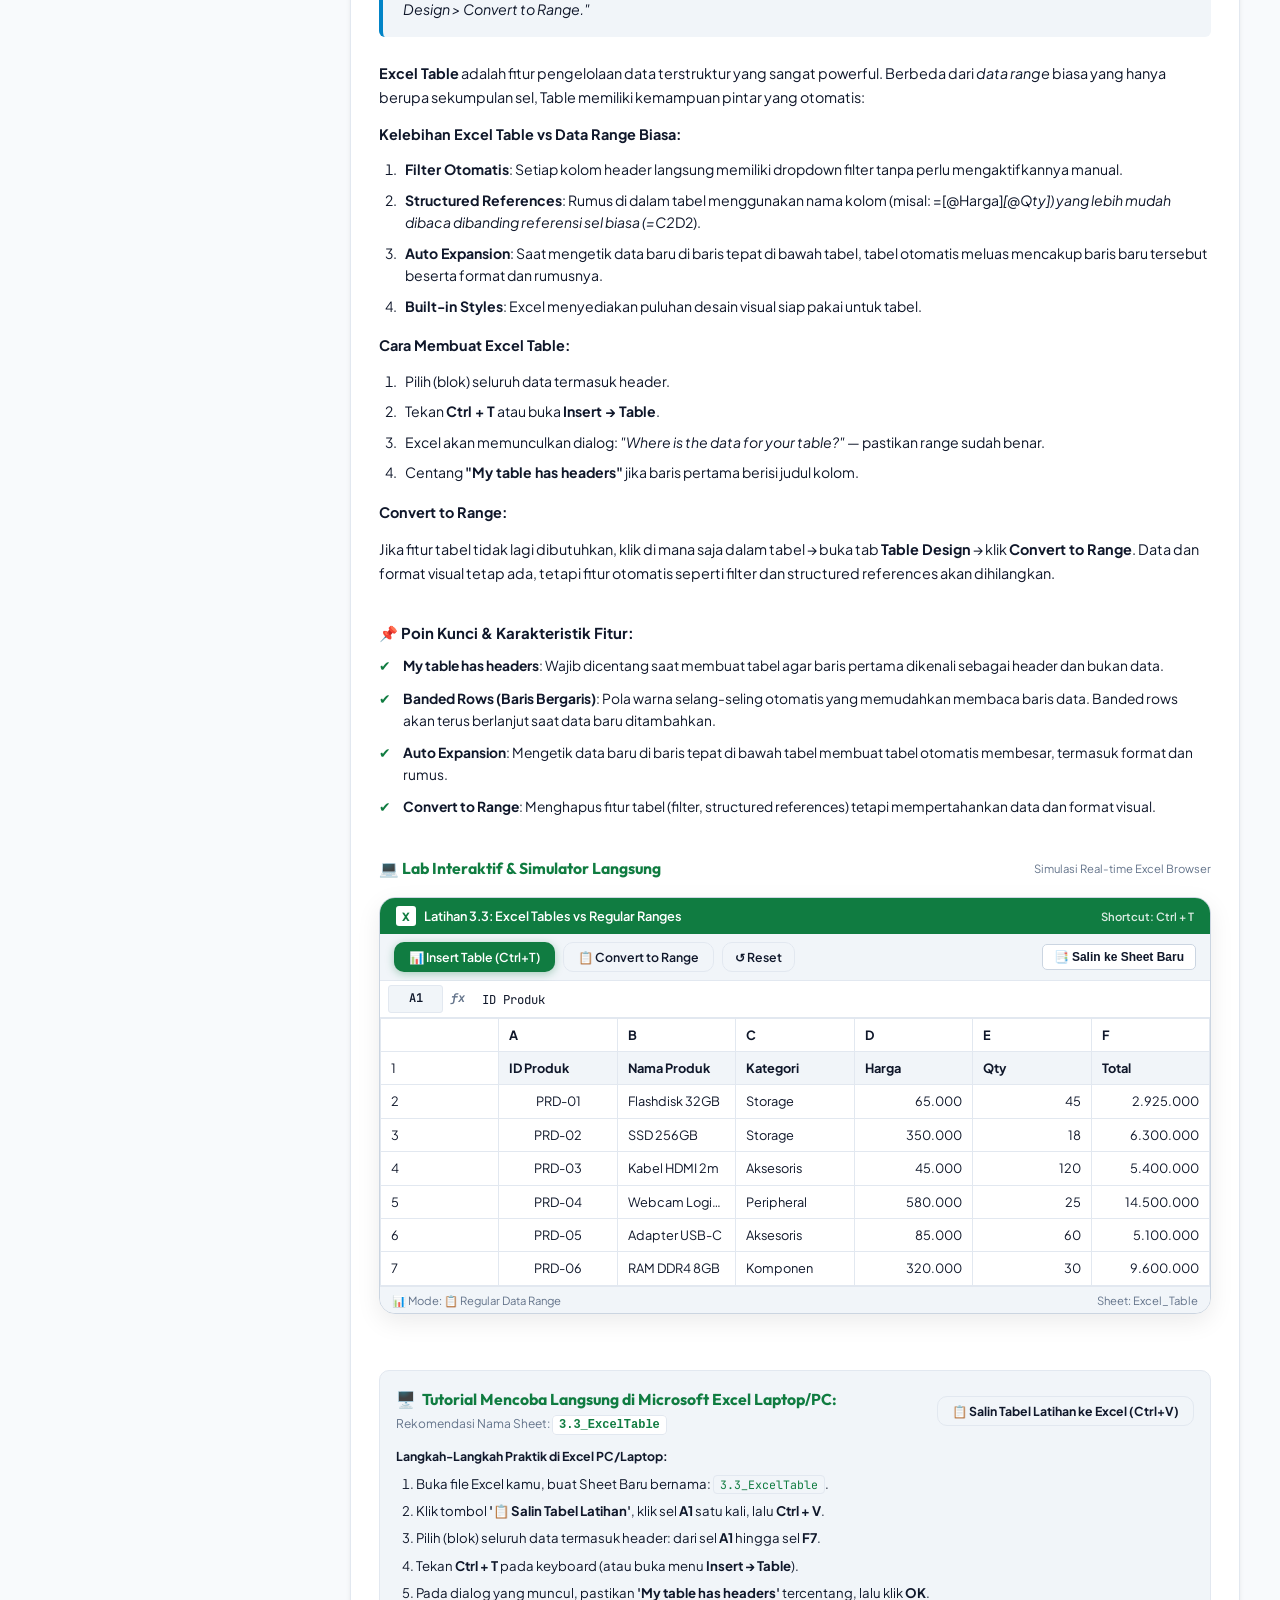
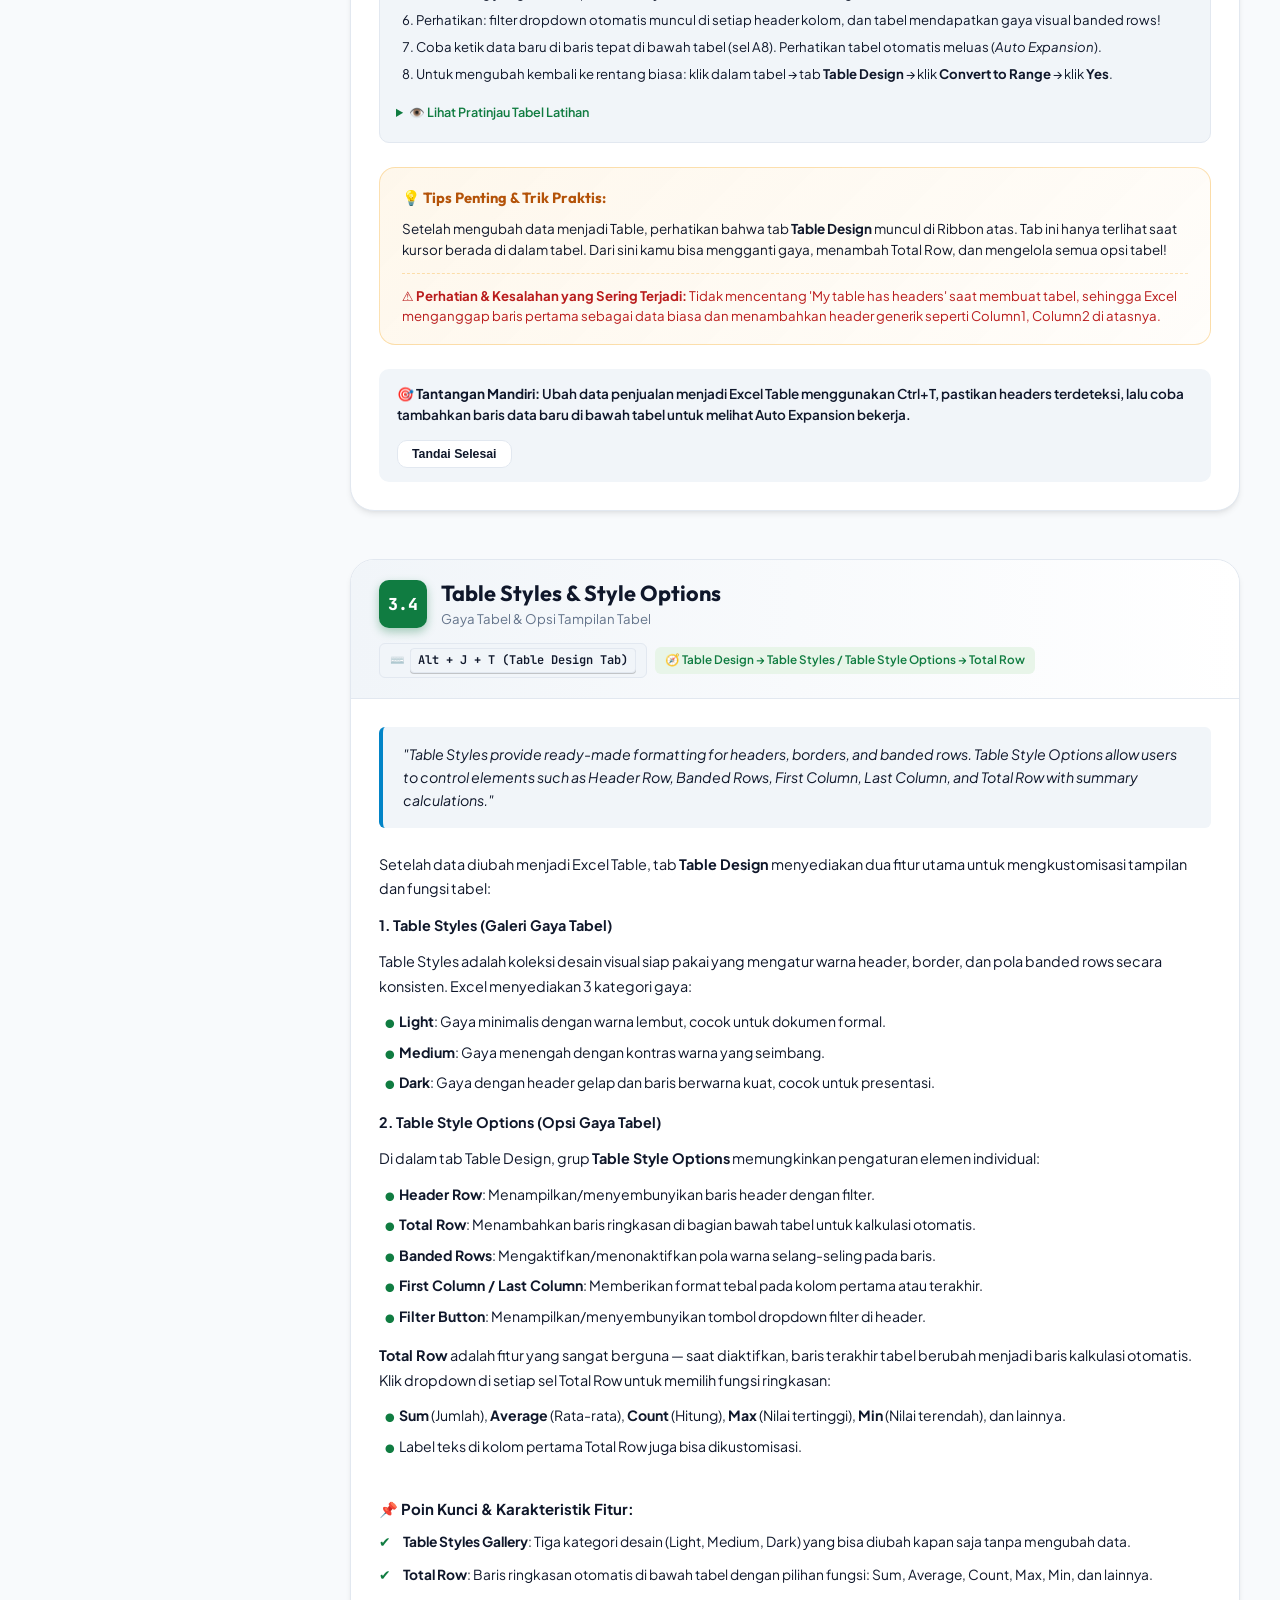
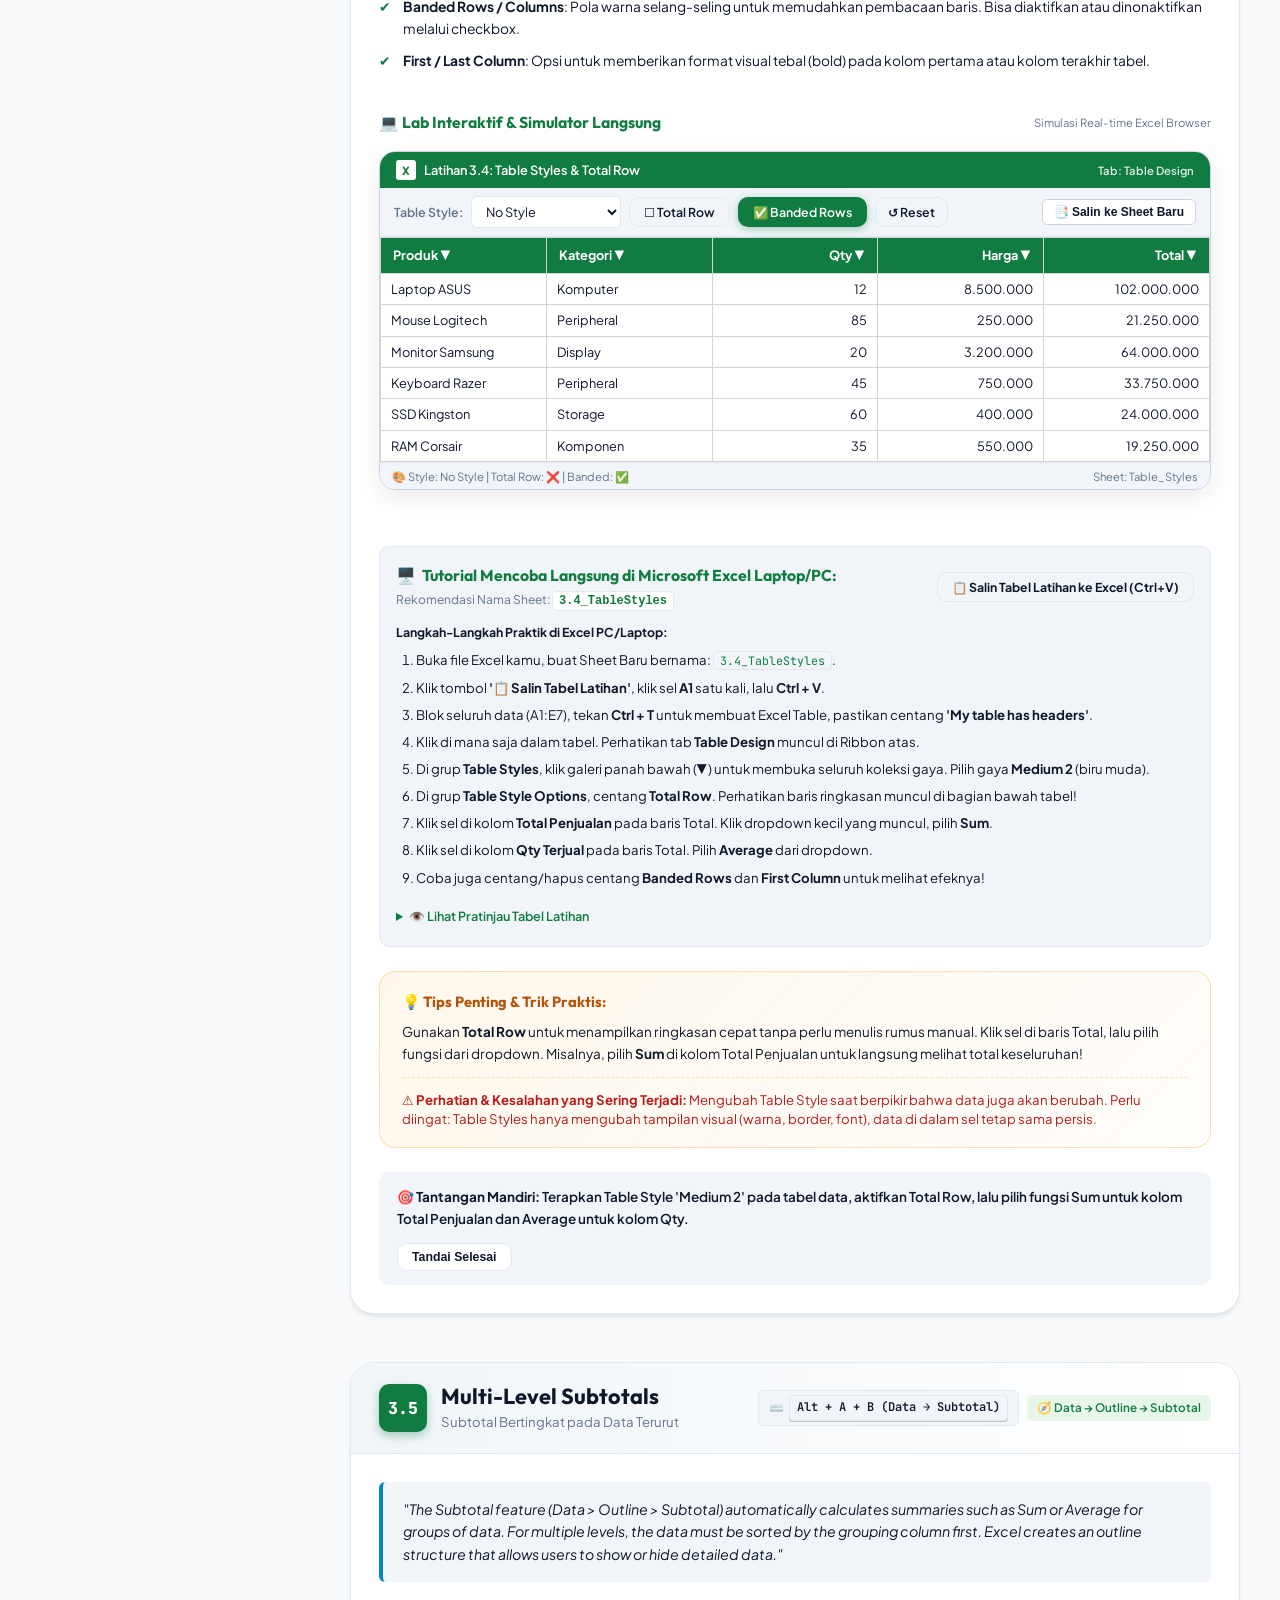
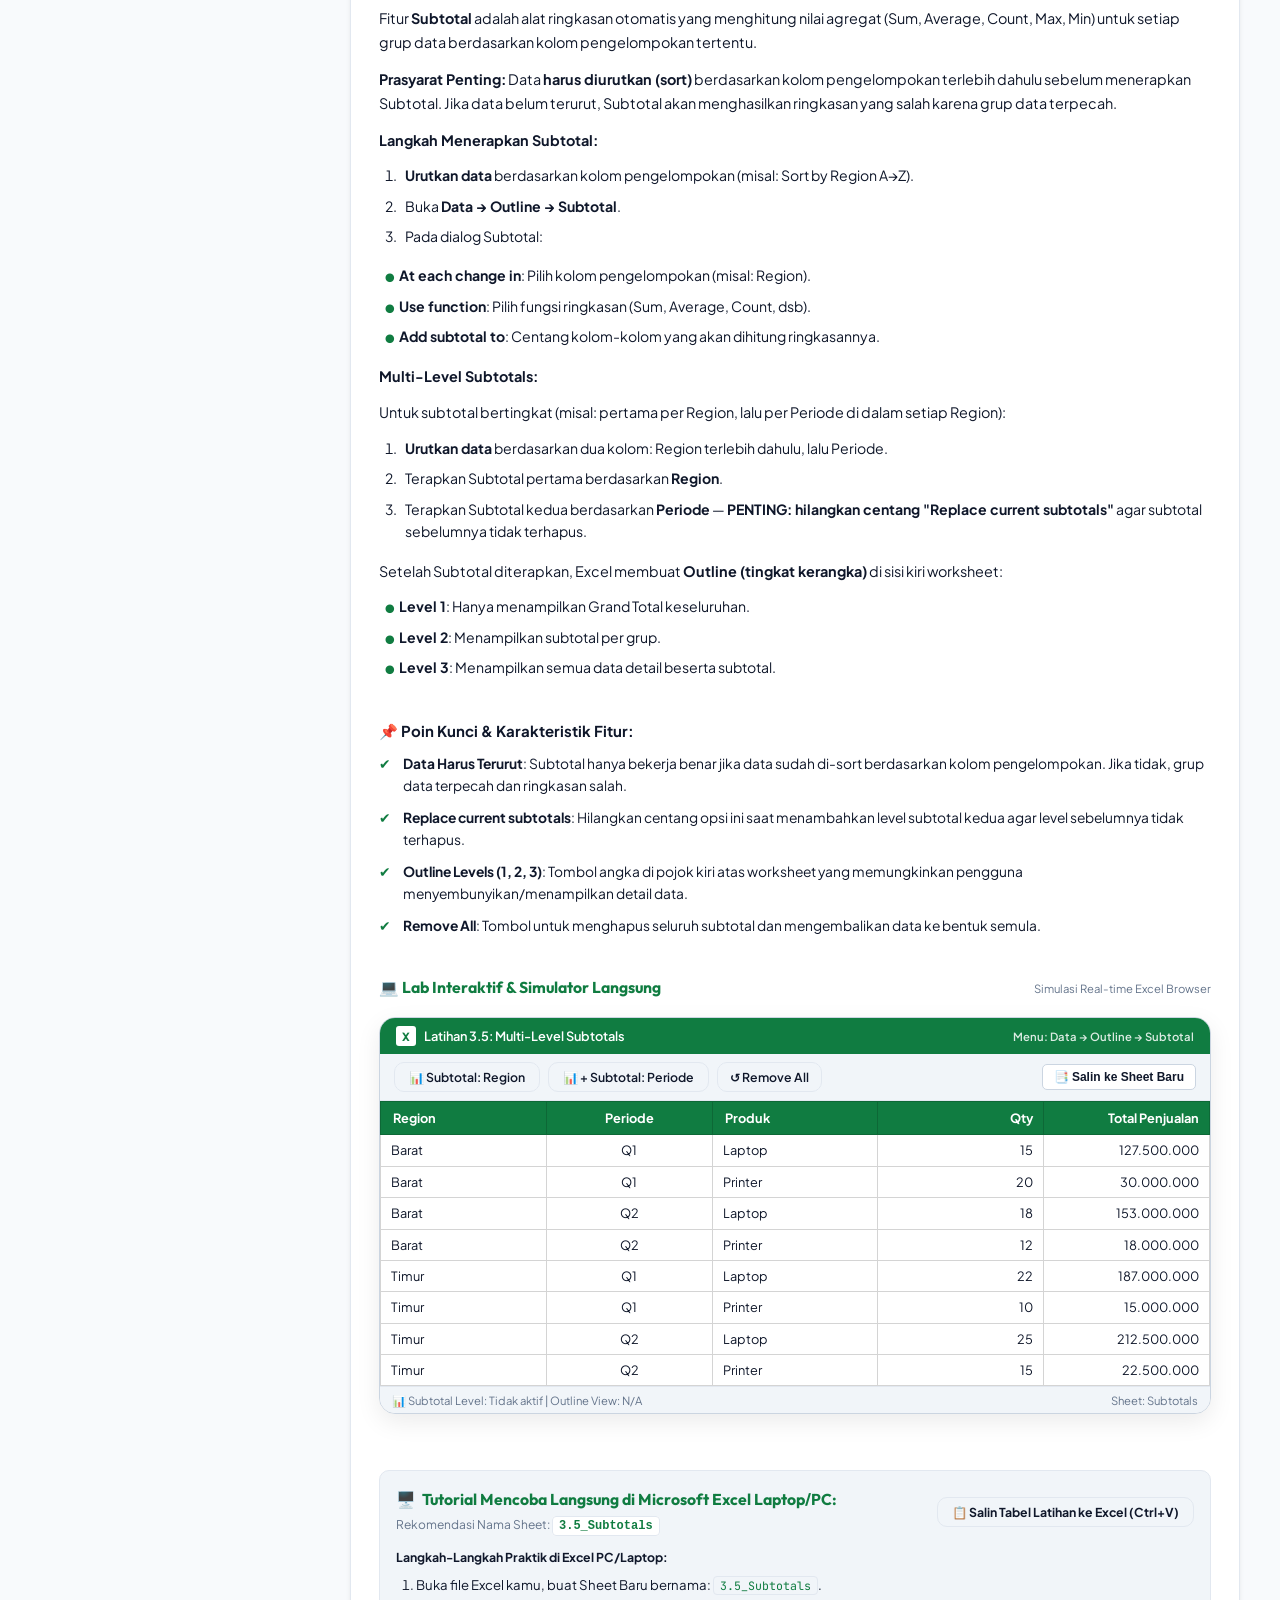
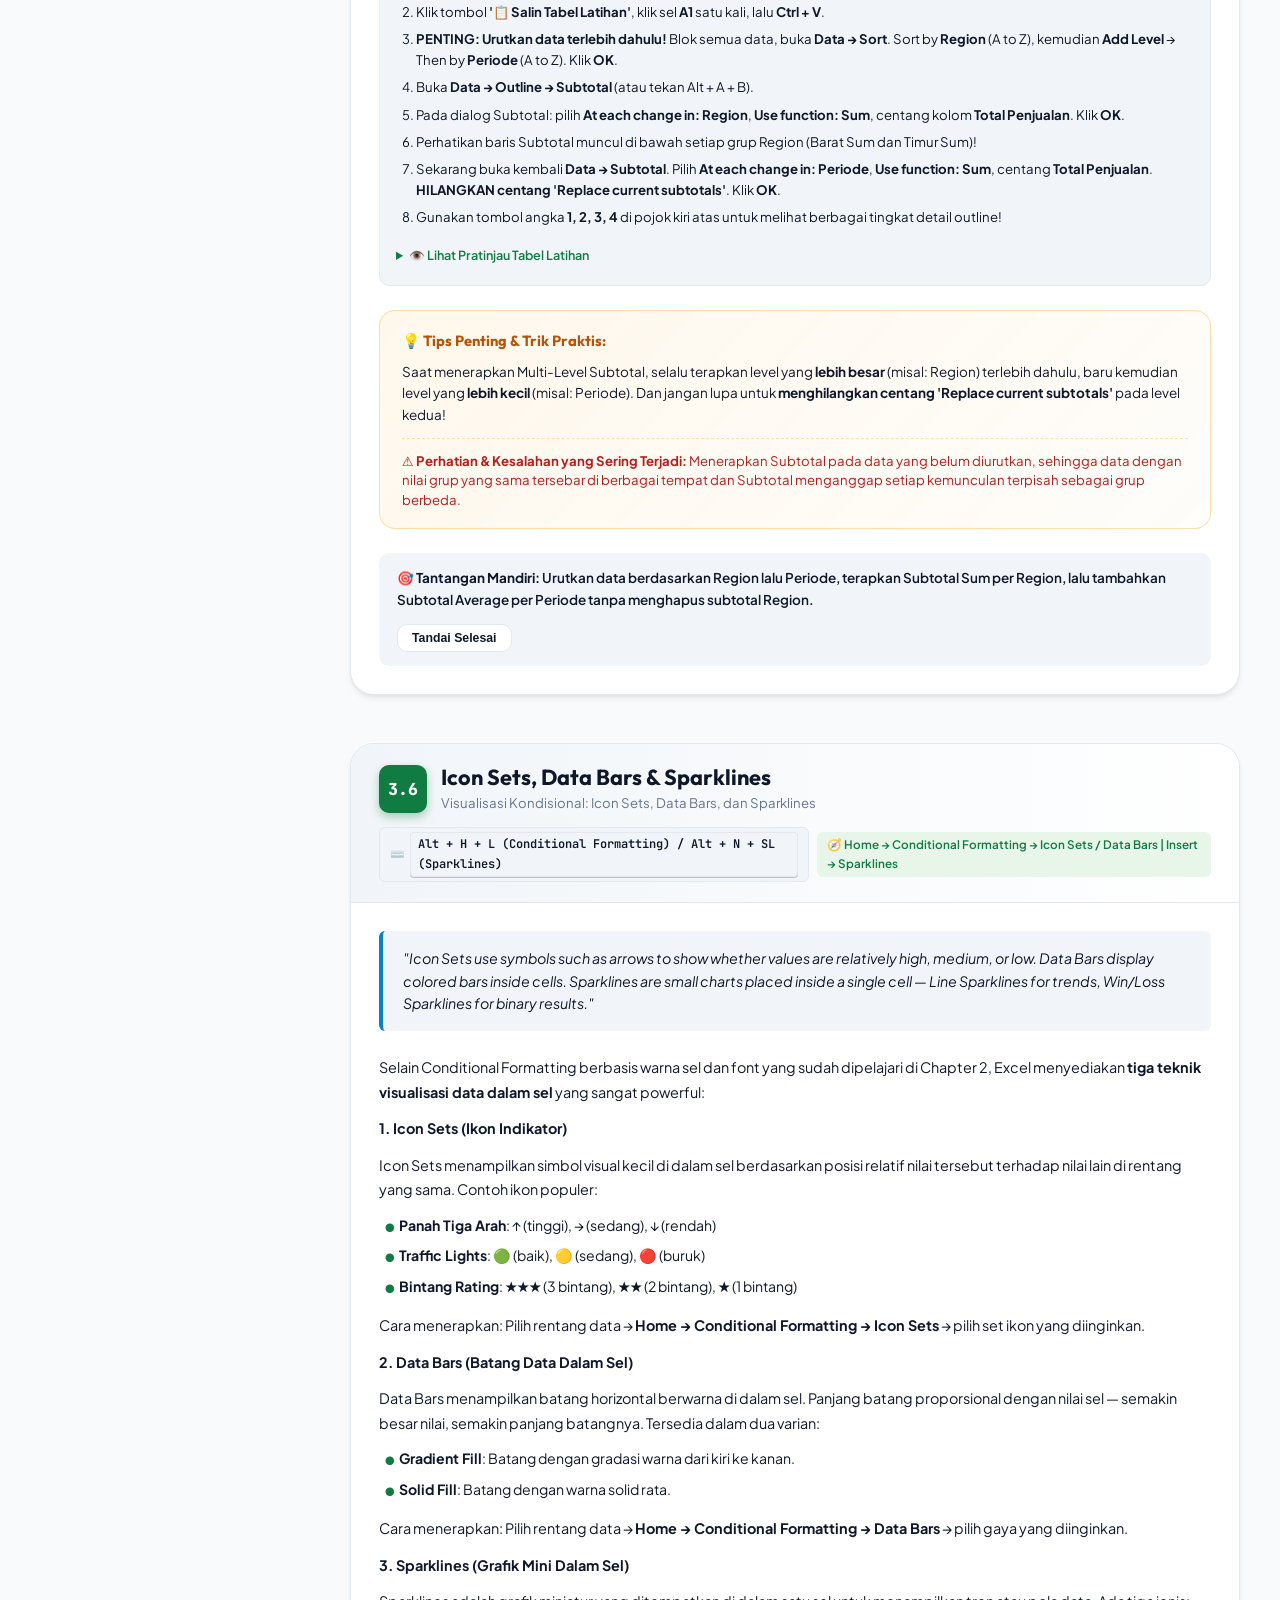
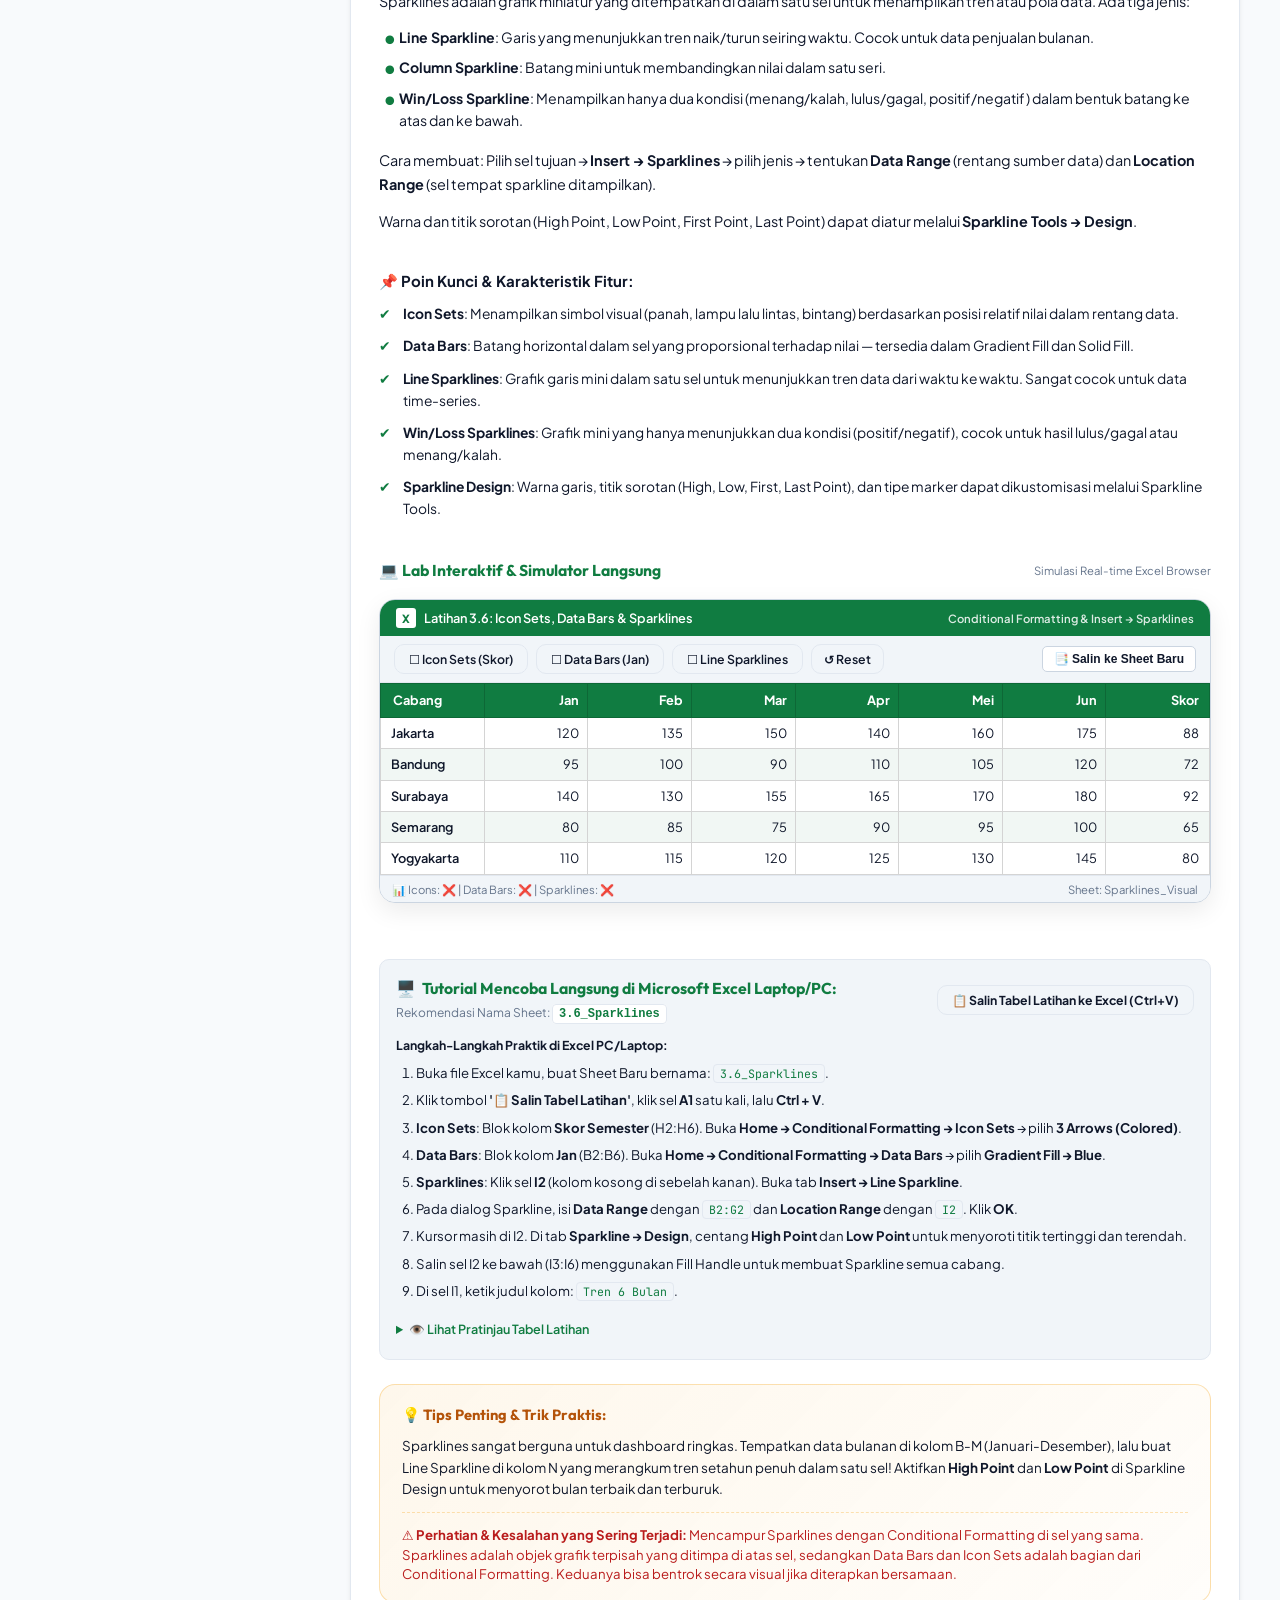
==== commit 2002b96f: "feat: add Chapter 5 interactive module for charts and visual objects" ====
--- a/chapter3.html
+++ b/chapter3.html
@@ -1,16 +1,20 @@
 <!DOCTYPE html>
 <html lang="id">
+
 <head>
   <meta charset="UTF-8">
   <meta name="viewport" content="width=device-width, initial-scale=1.0">
   <title>Modul ICT Excel: Chapter 3 - Tables, Table Styles, Subtotals, & Data Formatting</title>
-  <meta name="description" content="Platform tutorial interaktif dan modul praktik mandiri siswa untuk Microsoft Excel Chapter 3: Tables, Table Styles, Subtotals, Icon Sets, Data Bars, dan Sparklines.">
-  <meta name="keywords" content="Tutorial Excel, ICT Excel, Belajar Excel, Excel Table, Table Styles, Total Row, Subtotals, Icon Sets, Data Bars, Sparklines, AutoFit, Print Titles">
+  <meta name="description"
+    content="Platform tutorial interaktif dan modul praktik mandiri siswa untuk Microsoft Excel Chapter 3: Tables, Table Styles, Subtotals, Icon Sets, Data Bars, dan Sparklines.">
+  <meta name="keywords"
+    content="Tutorial Excel, ICT Excel, Belajar Excel, Excel Table, Table Styles, Total Row, Subtotals, Icon Sets, Data Bars, Sparklines, AutoFit, Print Titles">
 
   <!-- Stylesheets -->
   <link rel="stylesheet" href="css/style.css?v=3.1">
   <link rel="stylesheet" href="css/excel-components.css?v=3.1">
 </head>
+
 <body>
 
   <!-- ================= TOPBAR ================= -->
@@ -28,14 +32,20 @@
     <div class="topbar-actions">
       <!-- Chapter Navigation -->
       <div class="chapter-nav-pills" style="display:flex; gap:4px; align-items:center; margin-right:8px;">
-        <a href="index.html" class="btn btn-outline" style="padding:5px 12px; font-size:0.78rem; border-radius:6px; text-decoration:none;">
+        <a href="index.html" class="btn btn-outline"
+          style="padding:5px 12px; font-size:0.78rem; border-radius:6px; text-decoration:none;">
           📘 Ch.2
         </a>
         <span class="btn btn-primary" style="padding:5px 12px; font-size:0.78rem; border-radius:6px; cursor:default;">
           📗 Ch.3
         </span>
-        <a href="chapter4.html" class="btn btn-outline" style="padding:5px 12px; font-size:0.78rem; border-radius:6px; text-decoration:none;">
+        <a href="chapter4.html" class="btn btn-outline"
+          style="padding:5px 12px; font-size:0.78rem; border-radius:6px; text-decoration:none;">
           📙 Ch.4
+        </a>
+        <a href="chapter5.html" class="btn btn-outline"
+          style="padding:5px 12px; font-size:0.78rem; border-radius:6px; text-decoration:none;">
+          📊 Ch.5
         </a>
       </div>
 
@@ -43,8 +53,11 @@
       <div class="class-timer-badge" title="Pacing Timer Praktik Mandiri">
         <span class="timer-dot"></span>
         <span id="timer-countdown">90:00</span>
-        <button id="btn-timer-toggle" style="background:none; border:none; cursor:pointer; font-size:0.8rem; margin-left:4px;" title="Mulai / Jeda Timer">▶</button>
-        <button id="btn-timer-reset" style="background:none; border:none; cursor:pointer; font-size:0.8rem;" title="Reset Timer (90 Menit)">↺</button>
+        <button id="btn-timer-toggle"
+          style="background:none; border:none; cursor:pointer; font-size:0.8rem; margin-left:4px;"
+          title="Mulai / Jeda Timer">▶</button>
+        <button id="btn-timer-reset" style="background:none; border:none; cursor:pointer; font-size:0.8rem;"
+          title="Reset Timer (90 Menit)">↺</button>
       </div>
 
       <!-- Slideshow Presentation Mode Button -->
@@ -80,15 +93,22 @@
 
         <!-- Chapter Switcher in Sidebar -->
         <div style="display:flex; gap:4px; margin-bottom:12px;">
-          <a href="index.html" style="flex:1; text-decoration:none; padding:7px 6px; border-radius:6px; text-align:center; font-size:0.75rem; font-weight:700; background:var(--bg-subtle); color:var(--text-muted); border:1px solid var(--border-color); transition:all 0.2s;">
-            📘 Ch.2
-          </a>
-          <span style="flex:1; padding:7px 6px; border-radius:6px; text-align:center; font-size:0.75rem; font-weight:700; background:var(--excel-green); color:white; border:1px solid var(--excel-green);">
-            📗 Ch.3
-          </span>
-          <a href="chapter4.html" style="flex:1; text-decoration:none; padding:7px 6px; border-radius:6px; text-align:center; font-size:0.75rem; font-weight:700; background:var(--bg-subtle); color:var(--text-muted); border:1px solid var(--border-color); transition:all 0.2s;">
-            📙 Ch.4
-          </a>
+            <a href="index.html"
+              style="flex:1; text-decoration:none; padding:7px 5px; border-radius:6px; text-align:center; font-size:0.74rem; font-weight:700; background:var(--bg-subtle); color:var(--text-muted); border:1px solid var(--border-color); transition:all 0.2s;">
+              📘 Ch.2
+            </a>
+              <span
+                style="flex:1; padding:7px 5px; border-radius:6px; text-align:center; font-size:0.74rem; font-weight:700; background:var(--excel-green); color:white; border:1px solid var(--excel-green);">
+                📗 Ch.3
+              </span>
+                <a href="chapter4.html"
+                  style="flex:1; text-decoration:none; padding:7px 5px; border-radius:6px; text-align:center; font-size:0.74rem; font-weight:700; background:var(--bg-subtle); color:var(--text-muted); border:1px solid var(--border-color); transition:all 0.2s;">
+                  📙 Ch.4
+                </a>
+                <a href="chapter5.html"
+                  style="flex:1; text-decoration:none; padding:7px 5px; border-radius:6px; text-align:center; font-size:0.74rem; font-weight:700; background:var(--bg-subtle); color:var(--text-muted); border:1px solid var(--border-color); transition:all 0.2s;">
+                  📊 Ch.5
+                </a>
         </div>
 
         <div class="progress-card">
@@ -107,8 +127,10 @@
         <!-- Rendered by js/app-ch3.js -->
       </ul>
 
-      <div style="margin-top:24px; padding:14px; background:var(--bg-subtle); border-radius:var(--radius-md); font-size:0.8rem; color:var(--text-muted); border:1px solid var(--border-color);">
-        💡 <strong>Panduan Belajar:</strong> Klik tombol <em>"Tandai Selesai"</em> di setiap akhir topik setelah kamu berhasil mempraktikkan langkah-langkahnya di Microsoft Excel!
+      <div
+        style="margin-top:24px; padding:14px; background:var(--bg-subtle); border-radius:var(--radius-md); font-size:0.8rem; color:var(--text-muted); border:1px solid var(--border-color);">
+        💡 <strong>Panduan Belajar:</strong> Klik tombol <em>"Tandai Selesai"</em> di setiap akhir topik setelah kamu
+        berhasil mempraktikkan langkah-langkahnya di Microsoft Excel!
       </div>
     </aside>
 
@@ -123,7 +145,9 @@
             Tables, Table Styles, Subtotals, & Data Formatting
           </h1>
           <p class="hero-subtitle">
-            Modul pembelajaran interaktif dan panduan praktik mandiri siswa: kuasai teknik membuat Excel Table, menerapkan Table Styles & Total Row, menghitung Subtotal bertingkat, serta memvisualisasikan data menggunakan Icon Sets, Data Bars, dan Sparklines di Microsoft Excel komputer kamu.
+            Modul pembelajaran interaktif dan panduan praktik mandiri siswa: kuasai teknik membuat Excel Table,
+            menerapkan Table Styles & Total Row, menghitung Subtotal bertingkat, serta memvisualisasikan data
+            menggunakan Icon Sets, Data Bars, dan Sparklines di Microsoft Excel komputer kamu.
           </p>
 
           <div class="hero-meta-grid">
@@ -161,10 +185,15 @@
         <span class="section-eyebrow">General Theory</span>
         <h2 class="section-heading">Pengantar Tabel, Subtotal, dan Pemformatan Data Visual</h2>
         <p style="font-size:0.96rem; line-height:1.7; color:var(--text-main); margin-bottom:14px;">
-          Dalam pengelolaan data profesional, mengubah rentang data biasa menjadi <strong>Excel Table</strong> memberikan keuntungan luar biasa: filter otomatis, referensi terstruktur, perluasan otomatis, dan gaya visual siap pakai. Fitur <strong>Table Styles</strong> dan <strong>Total Row</strong> memungkinkan kalkulasi ringkasan tanpa menulis rumus manual.
+          Dalam pengelolaan data profesional, mengubah rentang data biasa menjadi <strong>Excel Table</strong>
+          memberikan keuntungan luar biasa: filter otomatis, referensi terstruktur, perluasan otomatis, dan gaya visual
+          siap pakai. Fitur <strong>Table Styles</strong> dan <strong>Total Row</strong> memungkinkan kalkulasi
+          ringkasan tanpa menulis rumus manual.
         </p>
         <p style="font-size:0.96rem; line-height:1.7; color:var(--text-main); margin-bottom:20px;">
-          Untuk data yang lebih kompleks, fitur <strong>Subtotal</strong> menghitung ringkasan otomatis per grup data bertingkat, sementara <strong>Icon Sets</strong>, <strong>Data Bars</strong>, dan <strong>Sparklines</strong> memberikan visualisasi cepat langsung di dalam sel tanpa perlu membuat grafik terpisah.
+          Untuk data yang lebih kompleks, fitur <strong>Subtotal</strong> menghitung ringkasan otomatis per grup data
+          bertingkat, sementara <strong>Icon Sets</strong>, <strong>Data Bars</strong>, dan <strong>Sparklines</strong>
+          memberikan visualisasi cepat langsung di dalam sel tanpa perlu membuat grafik terpisah.
         </p>
 
         <h3 style="font-size:1.1rem; font-weight:700; color:var(--excel-green); margin-bottom:12px;">
@@ -172,22 +201,28 @@
         </h3>
         <div class="competencies-grid">
           <div class="competency-item">
-            <span><strong>1. Manajemen Kolom:</strong> Menghapus kolom yang tidak diperlukan dan mengatur lebar kolom otomatis menggunakan AutoFit Column Width.</span>
-          </div>
-          <div class="competency-item">
-            <span><strong>2. Pengaturan Cetak:</strong> Mengkonfigurasi Print Titles untuk mengulang baris header dan mengaktifkan Gridlines pada halaman cetak.</span>
-          </div>
-          <div class="competency-item">
-            <span><strong>3. Excel Table:</strong> Membuat tabel terstruktur (Ctrl+T) dengan filter otomatis, auto expansion, dan structured references.</span>
-          </div>
-          <div class="competency-item">
-            <span><strong>4. Table Styles & Total Row:</strong> Menerapkan gaya visual tabel dan baris ringkasan otomatis dengan fungsi Sum, Average, Count, dan Max.</span>
-          </div>
-          <div class="competency-item">
-            <span><strong>5. Multi-Level Subtotals:</strong> Menghitung ringkasan bertingkat per grup data pada tabel yang telah diurutkan, lengkap dengan Outline Levels.</span>
-          </div>
-          <div class="competency-item">
-            <span><strong>6. Visualisasi Data:</strong> Menerapkan Icon Sets, Data Bars, dan Sparklines (Line & Win/Loss) untuk visualisasi data langsung di dalam sel.</span>
+            <span><strong>1. Manajemen Kolom:</strong> Menghapus kolom yang tidak diperlukan dan mengatur lebar kolom
+              otomatis menggunakan AutoFit Column Width.</span>
+          </div>
+          <div class="competency-item">
+            <span><strong>2. Pengaturan Cetak:</strong> Mengkonfigurasi Print Titles untuk mengulang baris header dan
+              mengaktifkan Gridlines pada halaman cetak.</span>
+          </div>
+          <div class="competency-item">
+            <span><strong>3. Excel Table:</strong> Membuat tabel terstruktur (Ctrl+T) dengan filter otomatis, auto
+              expansion, dan structured references.</span>
+          </div>
+          <div class="competency-item">
+            <span><strong>4. Table Styles & Total Row:</strong> Menerapkan gaya visual tabel dan baris ringkasan
+              otomatis dengan fungsi Sum, Average, Count, dan Max.</span>
+          </div>
+          <div class="competency-item">
+            <span><strong>5. Multi-Level Subtotals:</strong> Menghitung ringkasan bertingkat per grup data pada tabel
+              yang telah diurutkan, lengkap dengan Outline Levels.</span>
+          </div>
+          <div class="competency-item">
+            <span><strong>6. Visualisasi Data:</strong> Menerapkan Icon Sets, Data Bars, dan Sparklines (Line &
+              Win/Loss) untuk visualisasi data langsung di dalam sel.</span>
           </div>
         </div>
       </section>
@@ -204,7 +239,8 @@
           <span class="section-eyebrow">Evaluasi Formatif</span>
           <h2 class="section-heading" style="font-size:2.1rem;">Kuis Evaluasi Pemahaman Siswa</h2>
           <p style="color:var(--text-muted); font-size:1rem;">
-            Uji pemahaman komprehensif Anda mengenai 6 topik Chapter 3. Setiap soal berbasis studi kasus nyata yang sering ditemui di dunia administrasi dan pengolahan data.
+            Uji pemahaman komprehensif Anda mengenai 6 topik Chapter 3. Setiap soal berbasis studi kasus nyata yang
+            sering ditemui di dunia administrasi dan pengolahan data.
           </p>
         </div>
 
@@ -212,7 +248,9 @@
         <div class="quiz-progress-banner" id="quiz-progress-banner">
           <div class="quiz-progress-meta">
             <span id="quiz-progress-text">Progres Pengerjaan: 0 / 6 Soal Terjawab (0%)</span>
-            <span id="quiz-badge-status" style="font-size:0.8rem; font-weight:700; color:var(--text-muted); background:var(--bg-surface); padding:3px 10px; border-radius:999px; border:1px solid var(--border-color);">Status: Belum Dikumpulkan</span>
+            <span id="quiz-badge-status"
+              style="font-size:0.8rem; font-weight:700; color:var(--text-muted); background:var(--bg-surface); padding:3px 10px; border-radius:999px; border:1px solid var(--border-color);">Status:
+              Belum Dikumpulkan</span>
           </div>
           <div class="quiz-progress-track">
             <div class="quiz-progress-fill" id="quiz-progress-fill"></div>
@@ -234,13 +272,16 @@
       </section>
 
       <!-- ================= FOOTER ================= -->
-      <footer style="margin-top:80px; padding-top:24px; border-top:1px solid var(--border-color); text-align:center; color:var(--text-muted); font-size:0.85rem;">
+      <footer
+        style="margin-top:80px; padding-top:24px; border-top:1px solid var(--border-color); text-align:center; color:var(--text-muted); font-size:0.85rem;">
         <p><strong>Modul Pembelajaran ICT - Microsoft Excel Chapter 3</strong></p>
         <p style="margin-top:4px;">Dirancang khusus sebagai Modul Interaktif dan Panduan Praktik Mandiri Siswa.</p>
         <p style="margin-top:8px; display:flex; justify-content:center; gap:16px;">
-          <a href="index.html" style="color:var(--excel-green); text-decoration:none; font-weight:600;">← Kembali ke Chapter 2</a>
+          <a href="index.html" style="color:var(--excel-green); text-decoration:none; font-weight:600;">← Kembali ke
+            Chapter 2</a>
           <span>•</span>
-          <a href="chapter4.html" style="color:#d97706; text-decoration:none; font-weight:600;">Lanjut ke Chapter 4: Formulas & Functions →</a>
+          <a href="chapter4.html" style="color:#d97706; text-decoration:none; font-weight:600;">Lanjut ke Chapter 4:
+            Formulas & Functions →</a>
         </p>
       </footer>
 
@@ -358,17 +399,21 @@
     <!-- Pres Topbar -->
     <div class="pres-topbar">
       <div style="display:flex; align-items:center; gap:12px;">
-        <span style="font-weight:800; font-family:var(--font-heading); color:#38bdf8;">📽️ MODE SLIDE PEMBELAJARAN</span>
+        <span style="font-weight:800; font-family:var(--font-heading); color:#38bdf8;">📽️ MODE SLIDE
+          PEMBELAJARAN</span>
         <span style="font-size:0.8rem; background:#1e293b; color:#94a3b8; padding:3px 10px; border-radius:4px;">
           Gunakan Tombol Panah [ ← / → ] atau Space
         </span>
       </div>
 
       <div style="display:flex; align-items:center; gap:12px;">
-        <button class="btn btn-outline" id="btn-pres-laser" style="padding:6px 14px; font-size:0.82rem; border-color:#334155; color:#f8fafc;" title="Nyalakan Laser Pointer Virtual (Tekan L)">
+        <button class="btn btn-outline" id="btn-pres-laser"
+          style="padding:6px 14px; font-size:0.82rem; border-color:#334155; color:#f8fafc;"
+          title="Nyalakan Laser Pointer Virtual (Tekan L)">
           🔴 Laser Pointer (L)
         </button>
-        <button class="btn btn-outline" id="btn-pres-close" style="padding:6px 14px; font-size:0.82rem; border-color:#334155; color:#f8fafc;">
+        <button class="btn btn-outline" id="btn-pres-close"
+          style="padding:6px 14px; font-size:0.82rem; border-color:#334155; color:#f8fafc;">
           ✕ Tutup Presentasi (Esc)
         </button>
       </div>
@@ -387,7 +432,8 @@
         ← Slide Sebelumnya
       </button>
 
-      <div id="pres-slide-counter" style="font-family:var(--font-mono); font-size:1.05rem; font-weight:700; color:#38bdf8;">
+      <div id="pres-slide-counter"
+        style="font-family:var(--font-mono); font-size:1.05rem; font-weight:700; color:#38bdf8;">
         1 / 9
       </div>
 
@@ -406,4 +452,5 @@
   <script src="js/presentation-mode-ch3.js?v=3.1"></script>
   <script src="js/app-ch3.js?v=3.1"></script>
 </body>
-</html>
+
+</html>
--- a/css/style.css
+++ b/css/style.css
@@ -1908,3 +1908,77 @@
   border-color: #16a34a;
 }
 
+/* =====================================================================
+   CHAPTER 5: CHARTS, SPARKLINES, & VISUAL OBJECTS STYLES
+   ===================================================================== */
+
+.ch5-indigo-badge {
+  background: rgba(79, 70, 229, 0.12);
+  color: #4f46e5;
+  border: 1px solid rgba(79, 70, 229, 0.25);
+}
+
+body.dark-mode .ch5-indigo-badge {
+  background: rgba(99, 102, 241, 0.2);
+  color: #818cf8;
+  border-color: rgba(99, 102, 241, 0.4);
+}
+
+.chart-anatomy-card {
+  background: linear-gradient(135deg, rgba(79, 70, 229, 0.05), rgba(6, 182, 212, 0.05));
+  border: 1.5px dashed rgba(79, 70, 229, 0.35);
+  border-radius: var(--radius-md);
+  padding: 18px;
+  margin-bottom: 20px;
+}
+
+.chart-types-grid {
+  display: grid;
+  grid-template-columns: repeat(auto-fit, minmax(220px, 1fr));
+  gap: 14px;
+  margin-top: 14px;
+  margin-bottom: 20px;
+}
+
+.chart-type-pill {
+  background: var(--bg-surface);
+  border: 1px solid var(--border-color);
+  border-radius: 8px;
+  padding: 12px 14px;
+  display: flex;
+  align-items: flex-start;
+  gap: 10px;
+  transition: transform 0.2s, box-shadow 0.2s;
+}
+
+.chart-type-pill:hover {
+  transform: translateY(-2px);
+  box-shadow: 0 4px 12px rgba(0, 0, 0, 0.06);
+  border-color: #4f46e5;
+}
+
+.chart-type-icon {
+  font-size: 1.5rem;
+  line-height: 1;
+}
+
+.chart-type-title {
+  font-family: var(--font-heading);
+  font-weight: 700;
+  font-size: 0.92rem;
+  color: var(--text-main);
+  margin-bottom: 2px;
+}
+
+.chart-type-desc {
+  font-size: 0.76rem;
+  color: var(--text-muted);
+  line-height: 1.4;
+}
+
+.chart-bar-group:hover rect {
+  opacity: 0.8;
+  filter: brightness(1.1);
+}
+
+
